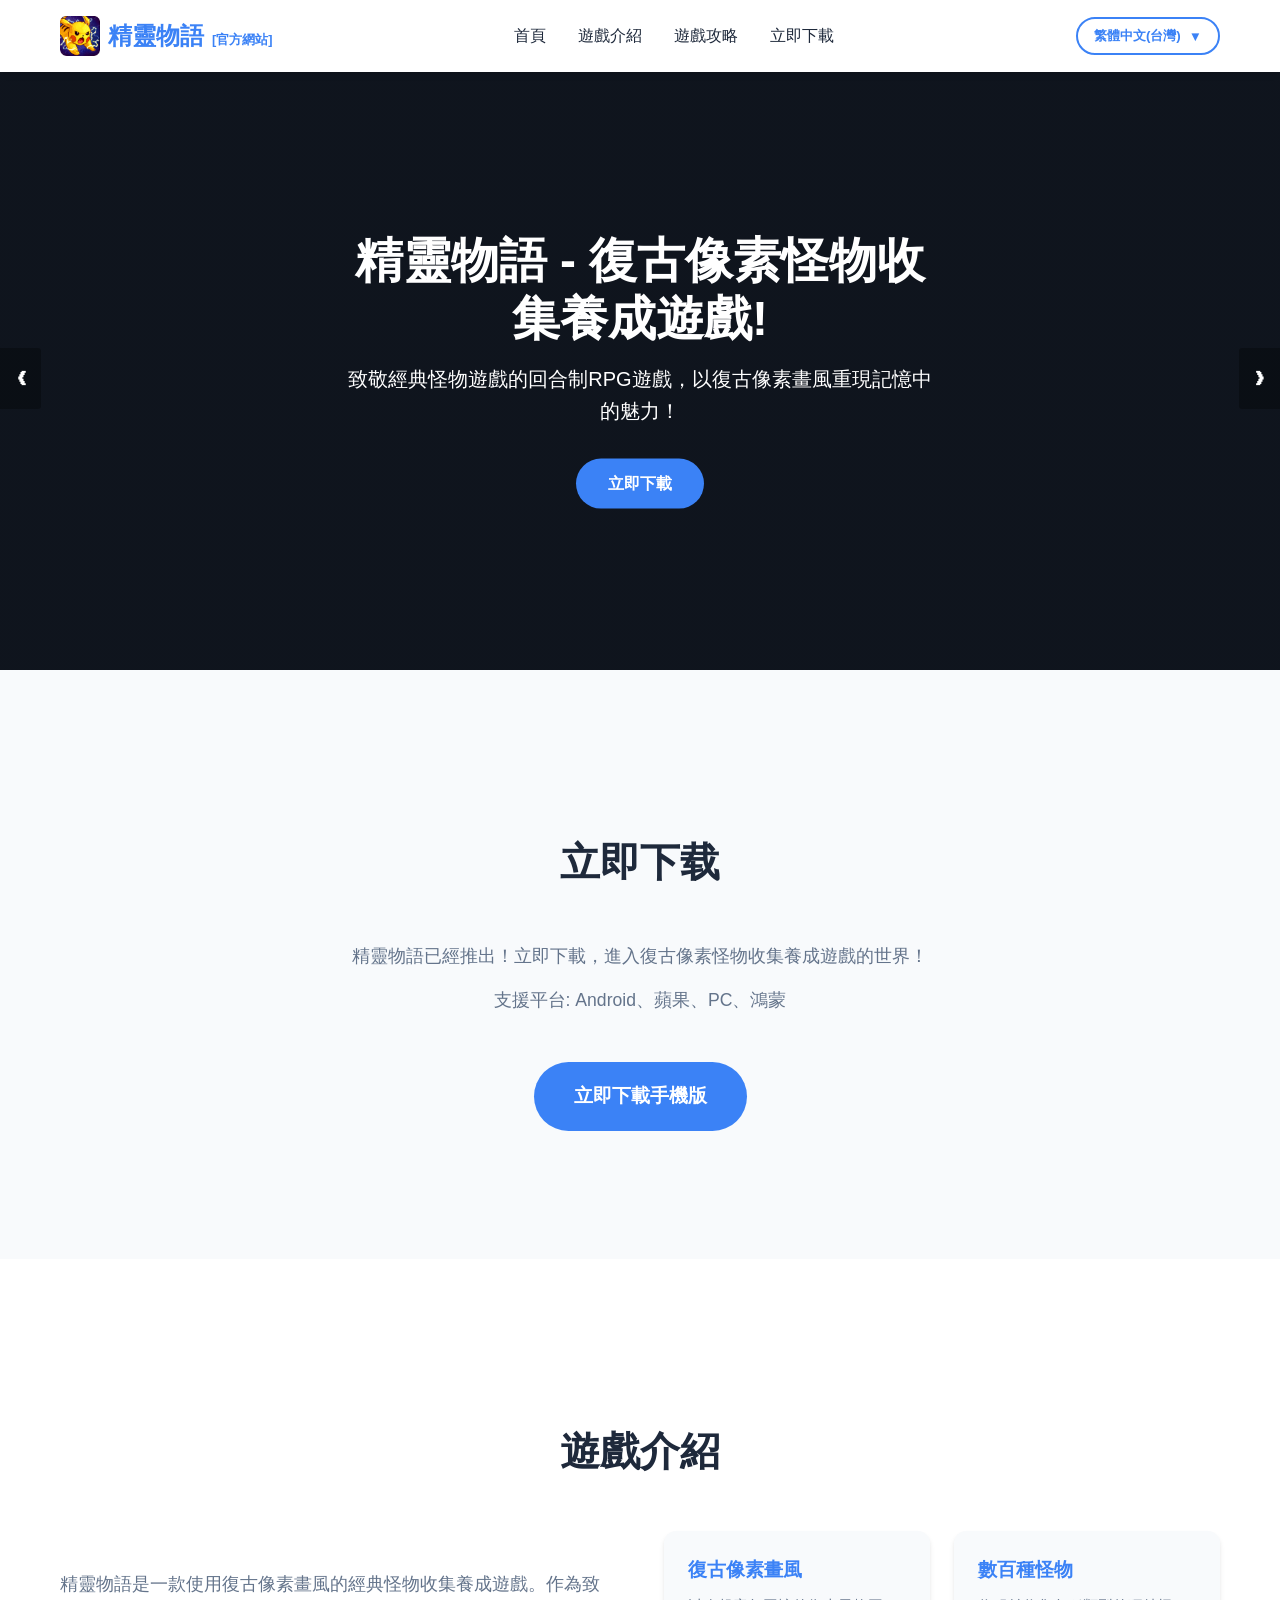
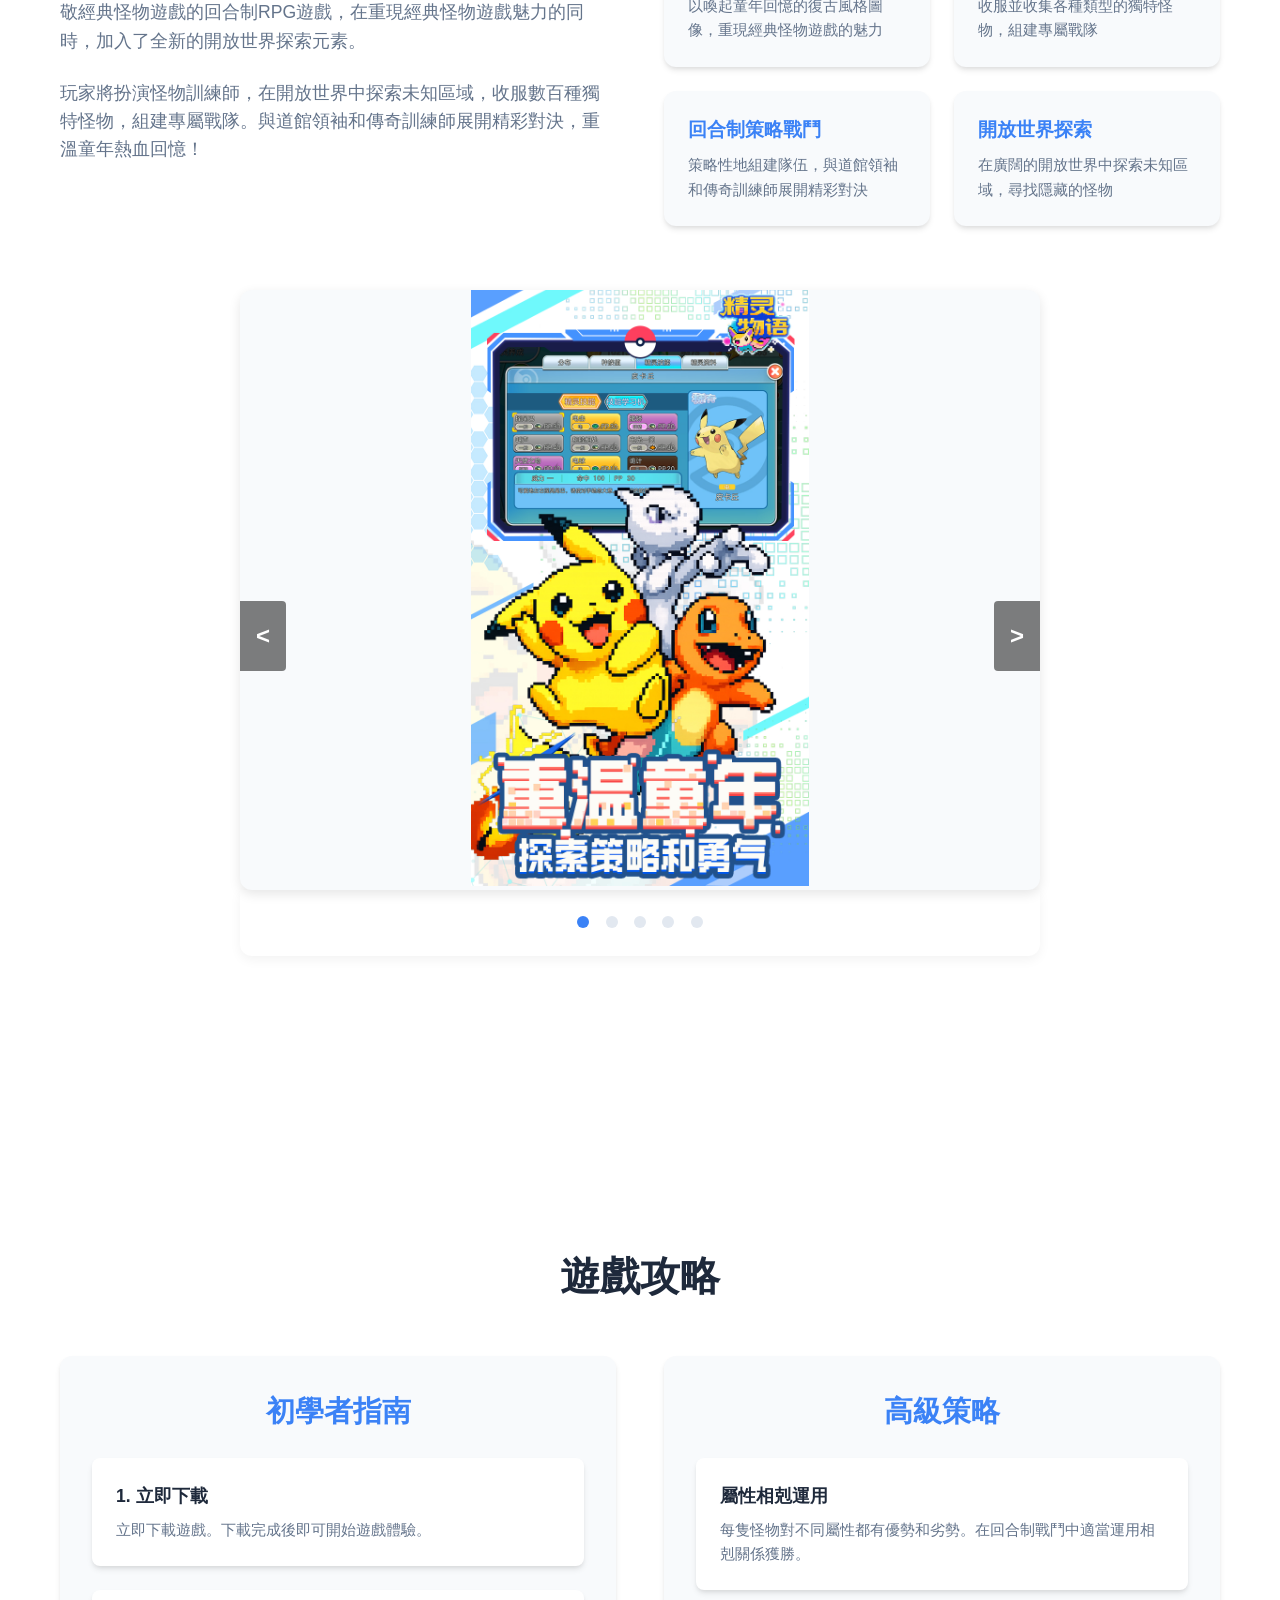
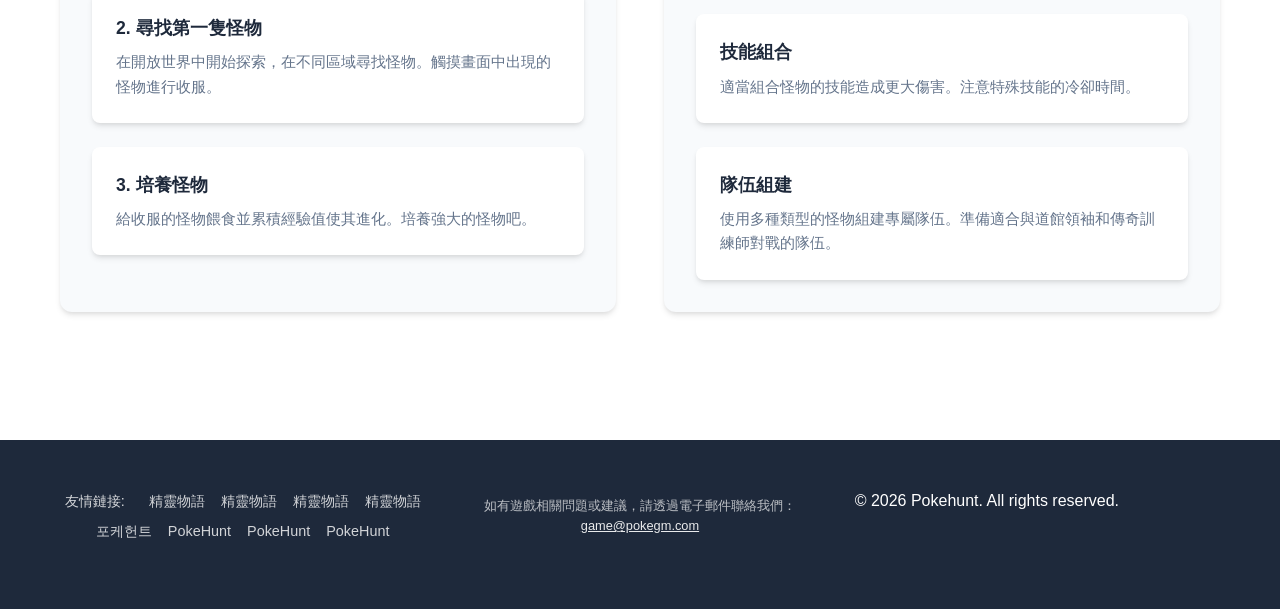
==== index.html @ 07473e74 "Add files via upload" ====
<!DOCTYPE html>
<html lang="zh-TW">
<head>
    <meta charset="UTF-8">
    <meta name="viewport" content="width=device-width, initial-scale=1.0">
    <title>《精靈物語》官網下載 - 復古像素怪物收集養成遊戲 | PokeHunt</title>
    <meta name="description" content="精靈物語(PokeHunt) - 使用復古像素畫風的經典怪物收集養成遊戲！一款致敬經典的回合制RPG遊戲，玩家將扮演怪物訓練師，在開放世界中探索未知，收服數百種獨特怪物，打造專屬戰隊，並與道館領袖和傳奇訓練師展開精彩對決，重溫童年熱血回憶！">
    <meta name="keywords" content="精靈物語, PokeHunt, 復古像素, 怪物收集, 養成遊戲, 開放世界, 道館, 策略遊戲, 遊戲攻略, 精靈物語官方網站">
    <meta name="author" content="Pokegm">
    <meta name="robots" content="index, follow">
    <meta property="og:title" content="精靈物語 - 官方網站">
    <meta property="og:description" content="精靈物語(PokeHunt) - 使用復古像素畫風的經典怪物收集養成遊戲！一款致敬經典的回合制RPG遊戲，玩家將扮演怪物訓練師，在開放世界中探索未知，收服數百種獨特怪物，打造專屬戰隊，並與道館領袖和傳奇訓練師展開精彩對決，重溫童年熱血回憶！">
    <meta property="og:image" content="logo.png">
    <meta property="og:url" content="https://www.pokegm.com">
    <meta property="og:type" content="website">
    <link rel="stylesheet" href="styles.css">
    <link rel="icon" href="logo.png" type="image/png">
</head>
<body>
    <!-- 導航欄 -->
    <nav class="navbar">
        <div class="container">
            <div class="navbar-brand">
            <img src="logo.png" alt="精靈物語 標誌" class="logo">
            <h1>精靈物語<span style="font-size: 0.8rem; color: var(--primary-color); margin-left: 0.5rem;">[官方網站]</span></h1>
        </div>
            <ul class="navbar-menu">
                <li><a href="#home">首頁</a></li>
                <li><a href="#about">遊戲介紹</a></li>
                <li><a href="#guide">遊戲攻略</a></li>
                <li><a href="#download">立即下載</a></li>

            </ul>
            <div class="language-selector">
                <button onclick="toggleLanguageDropdown()">
                    <span>繁體中文(台灣)</span>
                    <span>▼</span>
                </button>
                <div class="dropdown-content">
                    <a href="https://game.pokegm.com">簡體中文</a>
                    <a href="https://taiwan.pokegm.com">繁體中文(台灣)</a>
                    <a href="https://hongkong.pokegm.com">繁體中文(香港)</a>
                    <a href="https://macau.pokegm.com">繁體中文(澳門)</a>
                    <a href="https://korea.pokegm.com">한국어</a>
                    <a href="https://singapore.pokegm.com">English</a>
                    <a href="https://malaysia.pokegm.com">Malay</a>
                    <a href="https://vietnam.pokegm.com">Tiếng Việt</a>
                </div>
            </div>
            <button class="navbar-toggle">
                <span></span>
                <span></span>
                <span></span>
            </button>
        </div>
    </nav>

    <!-- 主橫幅 (首頁部分) -->
    <section id="home" class="hero">
        <div class="slideshow-container">
            <div class="slide fade">
                <div class="slide-content">
                    <h2>精靈物語 - 復古像素怪物收集養成遊戲!</h2>
                    <p>致敬經典怪物遊戲的回合制RPG遊戲，以復古像素畫風重現記憶中的魅力！</p>
                    <a href="https://new.yinyouwl.com/y92.0l108/rxKmUldO6YzewvoRw_1_PA/YBrw.html" class="btn btn-primary">立即下載</a>
                </div>
            </div>
            <div class="slide fade">
                <div class="slide-content">
                    <h2>開放世界探索與怪物收集!</h2>
                    <p>在廣闊的開放世界中探索未知區域，收服數百種獨特怪物！</p>
                    <a href="#download" class="btn btn-primary">立即下載</a>
                </div>
            </div>
            <div class="slide fade">
                <div class="slide-content">
                    <h2>挑戰道館領袖與傳奇訓練師!</h2>
                    <p>組建專屬戰隊，與道館領袖和傳奇訓練師展開精彩對決！</p>
                    <a href="#guide" class="btn btn-primary">查看攻略</a>
                </div>
            </div>
            <!-- Next and previous buttons -->
            <a class="prev" onclick="plusSlides(-1)">&#10094;</a>
            <a class="next" onclick="plusSlides(1)">&#10095;</a>
        </div>
        <!-- The dots/circles -->
        <div style="text-align:center">
            <span class="dot" onclick="currentSlide(1)"></span>
            <span class="dot" onclick="currentSlide(2)"></span>
            <span class="dot" onclick="currentSlide(3)"></span>
        </div>
    </section>

    <!-- 立即下載部分 -->
    <section id="download" class="download">
        <div class="container">
            <h2 class="section-title">立即下载</h2>
            <div class="download-content">
                <div class="download-info">
                    <p>精靈物語已經推出！立即下載，進入復古像素怪物收集養成遊戲的世界！</p>
                    <p>支援平台: Android、蘋果、PC、鴻蒙</p>

                </div>
                <div class="download-buttons">
                    <a href="https://new.yinyouwl.com/y92.0l108/rxKmUldO6YzewvoRw_1_PA/YBrw.html" class="btn btn-primary btn-large">立即下載手機版</a>
                </div>
            </div>
        </div>
    </section>

    <!-- 遊戲介紹部分 -->
    <section id="about" class="about">
        <div class="container">
            <h2 class="section-title">遊戲介紹</h2>
            <div class="about-content">
                <div class="about-text">
                    <p>精靈物語是一款使用復古像素畫風的經典怪物收集養成遊戲。作為致敬經典怪物遊戲的回合制RPG遊戲，在重現經典怪物遊戲魅力的同時，加入了全新的開放世界探索元素。</p>
                    <p>玩家將扮演怪物訓練師，在開放世界中探索未知區域，收服數百種獨特怪物，組建專屬戰隊。與道館領袖和傳奇訓練師展開精彩對決，重溫童年熱血回憶！</p>
                </div>
                <div class="about-features">
                    <div class="feature">
                        <h3>復古像素畫風</h3>
                        <p>以喚起童年回憶的復古風格圖像，重現經典怪物遊戲的魅力</p>
                    </div>
                    <div class="feature">
                        <h3>數百種怪物</h3>
                        <p>收服並收集各種類型的獨特怪物，組建專屬戰隊</p>
                    </div>
                    <div class="feature">
                        <h3>回合制策略戰鬥</h3>
                        <p>策略性地組建隊伍，與道館領袖和傳奇訓練師展開精彩對決</p>
                    </div>
                    <div class="feature">
                        <h3>開放世界探索</h3>
                        <p>在廣闊的開放世界中探索未知區域，尋找隱藏的怪物</p>
                    </div>
                </div>
            </div>
            <!-- 遊戲特色圖片幻燈片 -->
            <div class="about-slider">
                <div class="slider-container">
                    <div class="slider-slide fade">
                        <img src="1.jpg" alt="遊戲特色圖片1" class="slider-image">
                    </div>
                    <div class="slider-slide fade">
                        <img src="2.jpg" alt="遊戲特色圖片2" class="slider-image">
                    </div>
                    <div class="slider-slide fade">
                        <img src="3f.jpg" alt="遊戲特色圖片3" class="slider-image">
                    </div>
                    <div class="slider-slide fade">
                        <img src="4.jpg" alt="遊戲特色圖片4" class="slider-image">
                    </div>
                    <div class="slider-slide fade">
                        <img src="5.jpg" alt="遊戲特色圖片5" class="slider-image">
                    </div>
                </div>
                <!-- 控制按鈕 -->
                <a class="slider-prev" onclick="plusFeatureSlides(-1)">&lt;</a>
                <a class="slider-next" onclick="plusFeatureSlides(1)">&gt;</a>
                <!-- 指示器 -->
                <div class="slider-dots">
                    <span class="slider-dot" onclick="currentFeatureSlide(1)"></span>
                    <span class="slider-dot" onclick="currentFeatureSlide(2)"></span>
                    <span class="slider-dot" onclick="currentFeatureSlide(3)"></span>
                    <span class="slider-dot" onclick="currentFeatureSlide(4)"></span>
                    <span class="slider-dot" onclick="currentFeatureSlide(5)"></span>
                </div>
            </div>
        </div>
    </section>

    <!-- 遊戲指南部分 -->
    <section id="guide" class="guide">
        <div class="container">
            <h2 class="section-title">遊戲攻略</h2>
            <div class="guide-content">
                <div class="guide-item">
                    <h3>初學者指南</h3>
                    <div class="guide-steps">
                        <div class="step">
                            <h4>1. 立即下載</h4>
                            <p>立即下載遊戲。下載完成後即可開始遊戲體驗。</p>
                        </div>
                        <div class="step">
                            <h4>2. 尋找第一隻怪物</h4>
                            <p>在開放世界中開始探索，在不同區域尋找怪物。觸摸畫面中出現的怪物進行收服。</p>
                        </div>
                        <div class="step">
                            <h4>3. 培養怪物</h4>
                            <p>給收服的怪物餵食並累積經驗值使其進化。培養強大的怪物吧。</p>
                        </div>
                    </div>
                </div>
                <div class="guide-item">
                    <h3>高級策略</h3>
                    <div class="guide-tips">
                    <div class="tip">
                        <h4>屬性相剋運用</h4>
                        <p>每隻怪物對不同屬性都有優勢和劣勢。在回合制戰鬥中適當運用相剋關係獲勝。</p>
                    </div>
                    <div class="tip">
                        <h4>技能組合</h4>
                        <p>適當組合怪物的技能造成更大傷害。注意特殊技能的冷卻時間。</p>
                    </div>
                    <div class="tip">
                        <h4>隊伍組建</h4>
                        <p>使用多種類型的怪物組建專屬隊伍。準備適合與道館領袖和傳奇訓練師對戰的隊伍。</p>
                    </div>
                </div>
                </div>
            </div>
        </div>
    </section>

    <!-- 頁腳 -->
    <footer class="footer">
        <div class="container">
            <div class="footer-content">
                <div class="friend-links">
                    <span>友情鏈接: </span>
                    <a href="https://game.pokegm.com">精靈物語</a>
                    <a href="https://taiwan.pokegm.com">精靈物語</a>
                    <a href="https://hongkong.pokegm.com">精靈物語</a>
                    <a href="https://macau.pokegm.com">精靈物語</a>
                    <a href="https://korea.pokegm.com">포케헌트</a>
                    <a href="https://singapore.pokegm.com">PokeHunt</a>
                    <a href="https://malaysia.pokegm.com">PokeHunt</a>
                    <a href="https://vietnam.pokegm.com">PokeHunt</a>
                </div>
                <div class="footer-contact">
                    <p>如有遊戲相關問題或建議，請透過電子郵件聯絡我們：<a href="mailto:game@pokegm.com" style="color: rgba(255,255,255,0.9); text-decoration: underline;">game@pokegm.com</a></p>
                </div>
                <p>&copy; 2026 Pokehunt. All rights reserved.</p>
            </div>
        </div>
    </footer>

    <!-- JavaScript -->
    <script>
        // 頂部主輪播
        let slideIndex = 1;
        showHeroSlides(slideIndex);

        function plusSlides(n) {
            showHeroSlides(slideIndex += n);
        }

        function currentSlide(n) {
            showHeroSlides(slideIndex = n);
        }

        // 頂部主輪播控制
        function showHeroSlides(n) {
            let i;
            let slides = document.getElementsByClassName("slide");
            let dots = document.getElementsByClassName("dot");
            if (n > slides.length) {slideIndex = 1}
            if (n < 1) {slideIndex = slides.length}
            for (i = 0; i < slides.length; i++) {
                slides[i].style.display = "none";
            }
            for (i = 0; i < dots.length; i++) {
                dots[i].className = dots[i].className.replace(" active", "");
            }
            slides[slideIndex-1].style.display = "block";
            dots[slideIndex-1].className += " active";
        }
        
        // 遊戲特色輪播控制
        let featureSlideIndex = 1;
        showFeatureSlides(featureSlideIndex);
        
        function plusFeatureSlides(n) {
            showFeatureSlides(featureSlideIndex += n);
        }
        
        function currentFeatureSlide(n) {
            showFeatureSlides(featureSlideIndex = n);
        }
        
        function showFeatureSlides(n) {
            let i;
            let slides = document.getElementsByClassName("slider-slide");
            let dots = document.getElementsByClassName("slider-dot");
            if (n > slides.length) {featureSlideIndex = 1}
            if (n < 1) {featureSlideIndex = slides.length}
            for (i = 0; i < slides.length; i++) {
                slides[i].style.display = "none";
            }
            for (i = 0; i < dots.length; i++) {
                dots[i].className = dots[i].className.replace(" active", "");
            }
            slides[featureSlideIndex-1].style.display = "block";
            dots[featureSlideIndex-1].className += " active";
        }

        // 自動輪播
        // 頂部主輪播自動切換
        setInterval(() => {
            plusSlides(1);
        }, 5000);
        
        // 遊戲特色輪播自動切換
        setInterval(() => {
            plusFeatureSlides(1);
        }, 4000);

        // 手機菜單切換
        const navbarToggle = document.querySelector('.navbar-toggle');
        const navbarMenu = document.querySelector('.navbar-menu');

        navbarToggle.addEventListener('click', () => {
            navbarMenu.classList.toggle('active');
        });

        // 語言選擇器下拉菜單
        function toggleLanguageDropdown() {
            document.querySelector('.language-selector').classList.toggle('active');
        }

        // 點擊頁面其他地方關閉語言選擇器
        window.addEventListener('click', function(event) {
            if (!event.target.closest('.language-selector')) {
                document.querySelector('.language-selector').classList.remove('active');
            }
        });
    </script>
</body>
</html>
---- styles.css ----
/* 기본 스타�?초기�?*/
* {
    margin: 0;
    padding: 0;
    box-sizing: border-box;
}

/* 색상 변�?정의 */
:root {
    --primary-color: #3b82f6;
    --primary-dark: #2563eb;
    --secondary-color: #64748b;
    --light-color: #f8fafc;
    --dark-color: #1e293b;
    --white-color: #ffffff;
    --gray-color: #e2e8f0;
    --shadow: 0 4px 6px -1px rgba(0, 0, 0, 0.1), 0 2px 4px -1px rgba(0, 0, 0, 0.06);
    --shadow-lg: 0 10px 15px -3px rgba(0, 0, 0, 0.1), 0 4px 6px -2px rgba(0, 0, 0, 0.05);
}

/* 기본 레이아웃 */
body {
    font-family: 'Noto Sans KR', -apple-system, BlinkMacSystemFont, 'Segoe UI', Roboto, Oxygen, Ubuntu, Cantarell, sans-serif;
    line-height: 1.6;
    color: var(--dark-color);
    background-color: var(--light-color);
}

.container {
    max-width: 1200px;
    margin: 0 auto;
    padding: 0 20px;
}

/* 네비게이�?�?스타�?*/
.navbar {
    background-color: var(--white-color);
    box-shadow: var(--shadow);
    position: fixed;
    top: 0;
    left: 0;
    right: 0;
    z-index: 1000;
    transition: all 0.3s ease;
}

.navbar .container {
    display: flex;
    justify-content: space-between;
    align-items: center;
    padding: 1rem 20px;
}

.navbar-brand {
    display: flex;
    align-items: center;
    gap: 0.5rem;
}

.navbar-brand .logo {
    height: 40px;
    width: auto;
}

.navbar-brand h1 {
    font-size: 1.5rem;
    font-weight: 700;
    color: var(--primary-color);
}

.navbar-menu {
    display: flex;
    list-style: none;
    gap: 2rem;
}

.navbar-menu a {
    text-decoration: none;
    color: var(--dark-color);
    font-weight: 500;
    transition: color 0.3s ease;
}

.navbar-menu a:hover {
    color: var(--primary-color);
}

/* 語言選擇器樣式 */
.language-selector {
    position: relative;
    display: inline-block;
}

.language-selector button {
    background: none;
    border: 2px solid var(--primary-color);
    color: var(--primary-color);
    padding: 0.5rem 1rem;
    border-radius: 50px;
    cursor: pointer;
    display: flex;
    align-items: center;
    gap: 0.5rem;
    font-weight: 600;
    transition: all 0.3s ease;
}

.language-selector button:hover {
    background-color: var(--primary-color);
    color: var(--white-color);
}

.dropdown-content {
    position: absolute;
    top: 100%;
    right: 0;
    background-color: var(--white-color);
    box-shadow: var(--shadow-lg);
    border-radius: 12px;
    overflow: hidden;
    z-index: 1000;
    min-width: 200px;
    opacity: 0;
    visibility: hidden;
    transition: all 0.3s ease;
    margin-top: 0.5rem;
}

.language-selector.active .dropdown-content {
    opacity: 1;
    visibility: visible;
}

.dropdown-content a {
    display: block;
    padding: 0.75rem 1rem;
    text-decoration: none;
    color: var(--dark-color);
    transition: all 0.3s ease;
    text-align: left;
}

.dropdown-content a:hover {
    background-color: var(--light-color);
    color: var(--primary-color);
}

.navbar-toggle {
    display: none;
    background: none;
    border: none;
    cursor: pointer;
    padding: 0.5rem;
}

.navbar-toggle span {
    display: block;
    width: 25px;
    height: 3px;
    background-color: var(--dark-color);
    margin: 5px 0;
    transition: all 0.3s ease;
}

/* 영웅 영역 (슬라이드�? */
.hero {
    margin-top: 70px;
    position: relative;
    height: 600px;
    overflow: hidden;
    background-color: var(--dark-color);
}

.slideshow-container {
    position: relative;
    width: 100%;
    height: 100%;
}

.slide {
    display: none;
    width: 100%;
    height: 100%;
    position: relative;
}

.slide:nth-child(1) {
    background: linear-gradient(rgba(0, 0, 0, 0.5), rgba(0, 0, 0, 0.5)), url('https://via.placeholder.com/1200x600/3b82f6/ffffff?text=포케헌트+게임+배너+1') center/cover no-repeat;
}

.slide:nth-child(2) {
    background: linear-gradient(rgba(0, 0, 0, 0.5), rgba(0, 0, 0, 0.5)), url('https://via.placeholder.com/1200x600/6366f1/ffffff?text=포케헌트+게임+배너+2') center/cover no-repeat;
}

.slide:nth-child(3) {
    background: linear-gradient(rgba(0, 0, 0, 0.5), rgba(0, 0, 0, 0.5)), url('https://via.placeholder.com/1200x600/8b5cf6/ffffff?text=포케헌트+게임+배너+3') center/cover no-repeat;
}

.slide-content {
    position: absolute;
    top: 50%;
    left: 50%;
    transform: translate(-50%, -50%);
    text-align: center;
    color: var(--white-color);
    max-width: 800px;
    padding: 0 20px;
}

.slide-content h2 {
    font-size: 3rem;
    font-weight: 700;
    margin-bottom: 1rem;
    line-height: 1.2;
}

.slide-content p {
    font-size: 1.25rem;
    margin-bottom: 2rem;
}

/* 버튼 스타�?*/
.btn {
    display: inline-block;
    padding: 0.75rem 2rem;
    border-radius: 50px;
    font-weight: 600;
    text-decoration: none;
    transition: all 0.3s ease;
    cursor: pointer;
    border: none;
    font-size: 1rem;
}

.btn-primary {
    background-color: var(--primary-color);
    color: var(--white-color);
}

.btn-primary:hover {
    background-color: var(--primary-dark);
    transform: translateY(-2px);
    box-shadow: var(--shadow-lg);
}

/* 슬라이드 제어 버튼 */
.prev, .next {
    cursor: pointer;
    position: absolute;
    top: 50%;
    width: auto;
    padding: 16px;
    margin-top: -22px;
    color: white;
    font-weight: bold;
    font-size: 18px;
    transition: 0.6s ease;
    border-radius: 0 3px 3px 0;
    user-select: none;
    background-color: rgba(0, 0, 0, 0.3);
}

.next {
    right: 0;
    border-radius: 3px 0 0 3px;
}

.prev:hover, .next:hover {
    background-color: rgba(0, 0, 0, 0.8);
}

/* 슬라이드 인디케이터 */
.dot {
    cursor: pointer;
    height: 15px;
    width: 15px;
    margin: 0 2px;
    background-color: rgba(255, 255, 255, 0.5);
    border-radius: 50%;
    display: inline-block;
    transition: background-color 0.6s ease;
    margin-top: -50px;
    position: relative;
    z-index: 10;
}

.active, .dot:hover {
    background-color: var(--primary-color);
}

/* 페이�?�?애니메이�?*/
.fade {
    animation-name: fade;
    animation-duration: 1.5s;
}

@keyframes fade {
    from {opacity: .4}
    to {opacity: 1}
}

/* 섹션 제목 */
.section-title {
    text-align: center;
    font-size: 2.5rem;
    font-weight: 700;
    color: var(--dark-color);
    margin-bottom: 3rem;
    padding-top: 2rem;
}

/* 게임 소개 영역 */
.about {
    padding: 8rem 0;
    background-color: var(--white-color);
}

.about-content {
    display: grid;
    grid-template-columns: 1fr 1fr;
    gap: 3rem;
    align-items: center;
}

.about-text p {
    font-size: 1.1rem;
    margin-bottom: 1.5rem;
    color: var(--secondary-color);
}

.about-features {
    display: grid;
    grid-template-columns: 1fr 1fr;
    gap: 1.5rem;
}

.feature {
    background-color: var(--light-color);
    padding: 1.5rem;
    border-radius: 12px;
    box-shadow: var(--shadow);
    transition: transform 0.3s ease, box-shadow 0.3s ease;
}

.feature:hover {
    transform: translateY(-5px);
    box-shadow: var(--shadow-lg);
}

.feature h3 {
    color: var(--primary-color);
    margin-bottom: 0.5rem;
    font-size: 1.2rem;
}

.feature p {
    color: var(--secondary-color);
    font-size: 0.95rem;
}

/* 게임 특색 이미지 슬라이드�?*/
.about-slider {
    margin-top: 4rem;
    position: relative;
    width: 100%;
    max-width: 800px;
    margin-left: auto;
    margin-right: auto;
}

.slider-container {
    position: relative;
    width: 100%;
    height: auto;
    max-height: 600px;
    overflow: hidden;
    border-radius: 12px;
    box-shadow: 0 4px 12px rgba(0, 0, 0, 0.1);
    background-color: var(--light-color);
    display: flex;
    align-items: center;
    justify-content: center;
}

.slider-slide {
    display: none;
    width: 100%;
    height: auto;
}

.slider-image {
    width: 100%;
    height: auto;
    object-fit: contain;
    transition: transform 0.5s ease;
    max-height: 600px;
}

.slider-slide:hover .slider-image {
    transform: scale(1.02);
}

/* 슬라이드 제어 버튼 -扁平化设�?*/
.slider-prev, .slider-next {
    cursor: pointer;
    position: absolute;
    top: 50%;
    width: auto;
    padding: 16px;
    margin-top: -22px;
    color: var(--white-color);
    font-weight: bold;
    font-size: 24px;
    transition: 0.3s ease;
    user-select: none;
    background-color: rgba(0, 0, 0, 0.5);
    border: none;
    border-radius: 0 4px 4px 0;
    outline: none;
}

.slider-next {
    right: 0;
    border-radius: 4px 0 0 4px;
}

.slider-prev:hover, .slider-next:hover {
    background-color: rgba(0, 0, 0, 0.7);
}

/* 인디케이터 -扁平化设�?*/
.slider-dots {
    text-align: center;
    padding: 20px;
    background-color: var(--white-color);
    border-radius: 0 0 12px 12px;
    box-shadow: 0 4px 12px rgba(0, 0, 0, 0.05);
}

.slider-dot {
    cursor: pointer;
    height: 12px;
    width: 12px;
    margin: 0 6px;
    background-color: var(--gray-color);
    border-radius: 50%;
    display: inline-block;
    transition: background-color 0.3s ease;
}

.slider-dot.active, .slider-dot:hover {
    background-color: var(--primary-color);
}
/* 예약 영역 */
.download {
    padding: 8rem 0;
    background-color: var(--light-color);
}

.download-content {
    text-align: center;
    max-width: 800px;
    margin: 0 auto;
}

.download-info {
    margin-bottom: 3rem;
}

.download-info p {
    font-size: 1.1rem;
    color: var(--secondary-color);
    margin-bottom: 1rem;
    line-height: 1.6;
}

.download-buttons {
    display: flex;
    gap: 2rem;
    justify-content: center;
    flex-wrap: wrap;
}

.btn-large {
    padding: 1.2rem 2.5rem;
    font-size: 1.2rem;
}

/* 게임 가이드 영역 */
.guide {
    padding: 8rem 0;
    background-color: var(--white-color);
}

.guide-content {
    display: grid;
    grid-template-columns: 1fr 1fr;
    gap: 3rem;
}

.guide-item {
    background-color: var(--light-color);
    padding: 2rem;
    border-radius: 12px;
    box-shadow: var(--shadow);
}

.guide-item h3 {
    color: var(--primary-color);
    margin-bottom: 1.5rem;
    font-size: 1.8rem;
    text-align: center;
}

.guide-steps, .guide-tips {
    display: flex;
    flex-direction: column;
    gap: 1.5rem;
}

.step, .tip {
    background-color: var(--white-color);
    padding: 1.5rem;
    border-radius: 8px;
    box-shadow: var(--shadow);
}

.step h4, .tip h4 {
    color: var(--dark-color);
    margin-bottom: 0.5rem;
    font-size: 1.1rem;
}

.step p, .tip p {
    color: var(--secondary-color);
    font-size: 0.95rem;
}

/* 연락 정보 영역 */
.contact {
    padding: 8rem 0;
    background-color: var(--primary-color);
    color: var(--white-color);
    text-align: center;
}

.contact .section-title {
    color: var(--white-color);
}

.contact-info p {
    font-size: 1rem;
    margin-bottom: 1.5rem;
    line-height: 1.5;
}

.contact-email {
    display: inline-block;
    font-size: 1.5rem;
    font-weight: 600;
    color: var(--white-color);
    text-decoration: none;
    background-color: rgba(255, 255, 255, 0.2);
    padding: 1rem 2rem;
    border-radius: 50px;
    transition: all 0.3s ease;
}

.contact-email:hover {
    background-color: rgba(255, 255, 255, 0.3);
    transform: translateY(-2px);
    box-shadow: var(--shadow-lg);
}

/* 푸터 스타�?*/
.footer {
    background-color: var(--dark-color);
    color: var(--white-color);
    padding: 3rem 0 1rem;
}

.footer-content {
    display: grid;
    grid-template-columns: repeat(auto-fit, minmax(200px, 1fr));
    gap: 2rem;
    margin-bottom: 2rem;
}

.footer-logo {
    display: flex;
    align-items: center;
    gap: 0.5rem;
    margin-bottom: 1rem;
}

.footer-logo .logo {
    height: 40px;
    width: auto;
}

.footer-logo h3 {
    font-size: 1.5rem;
    font-weight: 700;
    color: var(--white-color);
}
.friend-links {
    display: flex;
    align-items: center;
    flex-wrap: wrap;
    gap: 0.2rem 1rem;
    margin-bottom: 1rem;
    justify-content: center;
}

.friend-links span {
    color: rgba(255, 255, 255, 0.8);
    font-size: 0.9rem;
    margin-right: 0.5rem;
}

.friend-links a {
    color: rgba(255, 255, 255, 0.8);
    font-size: 0.9rem;
    text-decoration: none;
    transition: color 0.3s ease;
}

.friend-links a:hover {
    color: var(--primary-color);
    text-decoration: underline;
}

.footer-contact {
    margin-bottom: 1rem;
}

.footer-contact p {
    font-size: 0.8rem;
    color: rgba(255, 255, 255, 0.7);
    margin: 0.5rem 0;
    text-align: center;
}


.footer-links {
    display: flex;
    flex-direction: column;
    gap: 0.5rem;
}

.footer-links a {
    color: rgba(255, 255, 255, 0.7);
    text-decoration: none;
    transition: color 0.3s ease;
}

.footer-links a:hover {
    color: var(--primary-color);
}

.footer-copyright {
    text-align: center;
    padding-top: 2rem;
    border-top: 1px solid rgba(255, 255, 255, 0.1);
    color: rgba(255, 255, 255, 0.5);
    font-size: 0.9rem;
}

/* 반응�?디자�?*/
@media (max-width: 1024px) {
    .about-content,
    .guide-content {
        grid-template-columns: 1fr;
    }
    
    .slide-content h2 {
        font-size: 2.5rem;
    }
}

@media (max-width: 768px) {
    .navbar-menu {
        position: fixed;
        top: 70px;
        left: -100%;
        flex-direction: column;
        background-color: var(--white-color);
        width: 100%;
        text-align: center;
        transition: 0.3s;
        box-shadow: var(--shadow-lg);
        padding: 2rem 0;
    }
    
    .navbar-menu.active {
        left: 0;
    }
    
    .navbar-toggle {
        display: block;
    }
    
    .hero {
        height: 500px;
        margin-top: 70px;
    }
    
    .slide-content h2 {
        font-size: 2rem;
    }
    
    .slide-content p {
        font-size: 1rem;
    }
    
    .section-title {
        font-size: 2rem;
    }
    
    .about,
    .gallery,
    .guide,
    .contact {
        padding: 6rem 0;
    }
    
    .about-features {
        grid-template-columns: 1fr;
    }
    
    .gallery-grid {
        grid-template-columns: repeat(auto-fit, minmax(250px, 1fr));
        gap: 1.5rem;
    }
    
    /* 슬라이드 반응�?디자�?*/
    .slider-container {
        max-height: 400px;
    }
    
    .slider-image {
        max-height: 400px;
    }
    
    .slider-prev, .slider-next {
        font-size: 20px;
        padding: 12px;
    }
    
    .slider-dot {
        height: 10px;
        width: 10px;
    }
}

@media (max-width: 480px) {
    .navbar-brand h1 {
        font-size: 1.2rem;
    }
    
    /* 작은 화면에서�?슬라이드 반응�?디자�?*/
    .slider-container {
        max-height: 300px;
    }
    
    .slider-image {
        max-height: 300px;
    }
    
    .slider-prev, .slider-next {
        font-size: 18px;
        padding: 10px;
    }
    
    .slider-dots {
        padding: 15px;
    }
    
    .slider-dot {
        height: 8px;
        width: 8px;
        margin: 0 4px;
    }
    
    .hero {
        height: 400px;
    }
    
    .slide-content h2 {
        font-size: 1.5rem;
    }
    
    .btn {
        padding: 0.6rem 1.5rem;
        font-size: 0.9rem;
    }
    
    .section-title {
        font-size: 1.8rem;
    }
    
    .about,
    .gallery,
    .guide,
    .contact {
        padding: 5rem 0;
    }
    
    .contact-email {
        font-size: 1.2rem;
        padding: 0.8rem 1.5rem;
    }
}
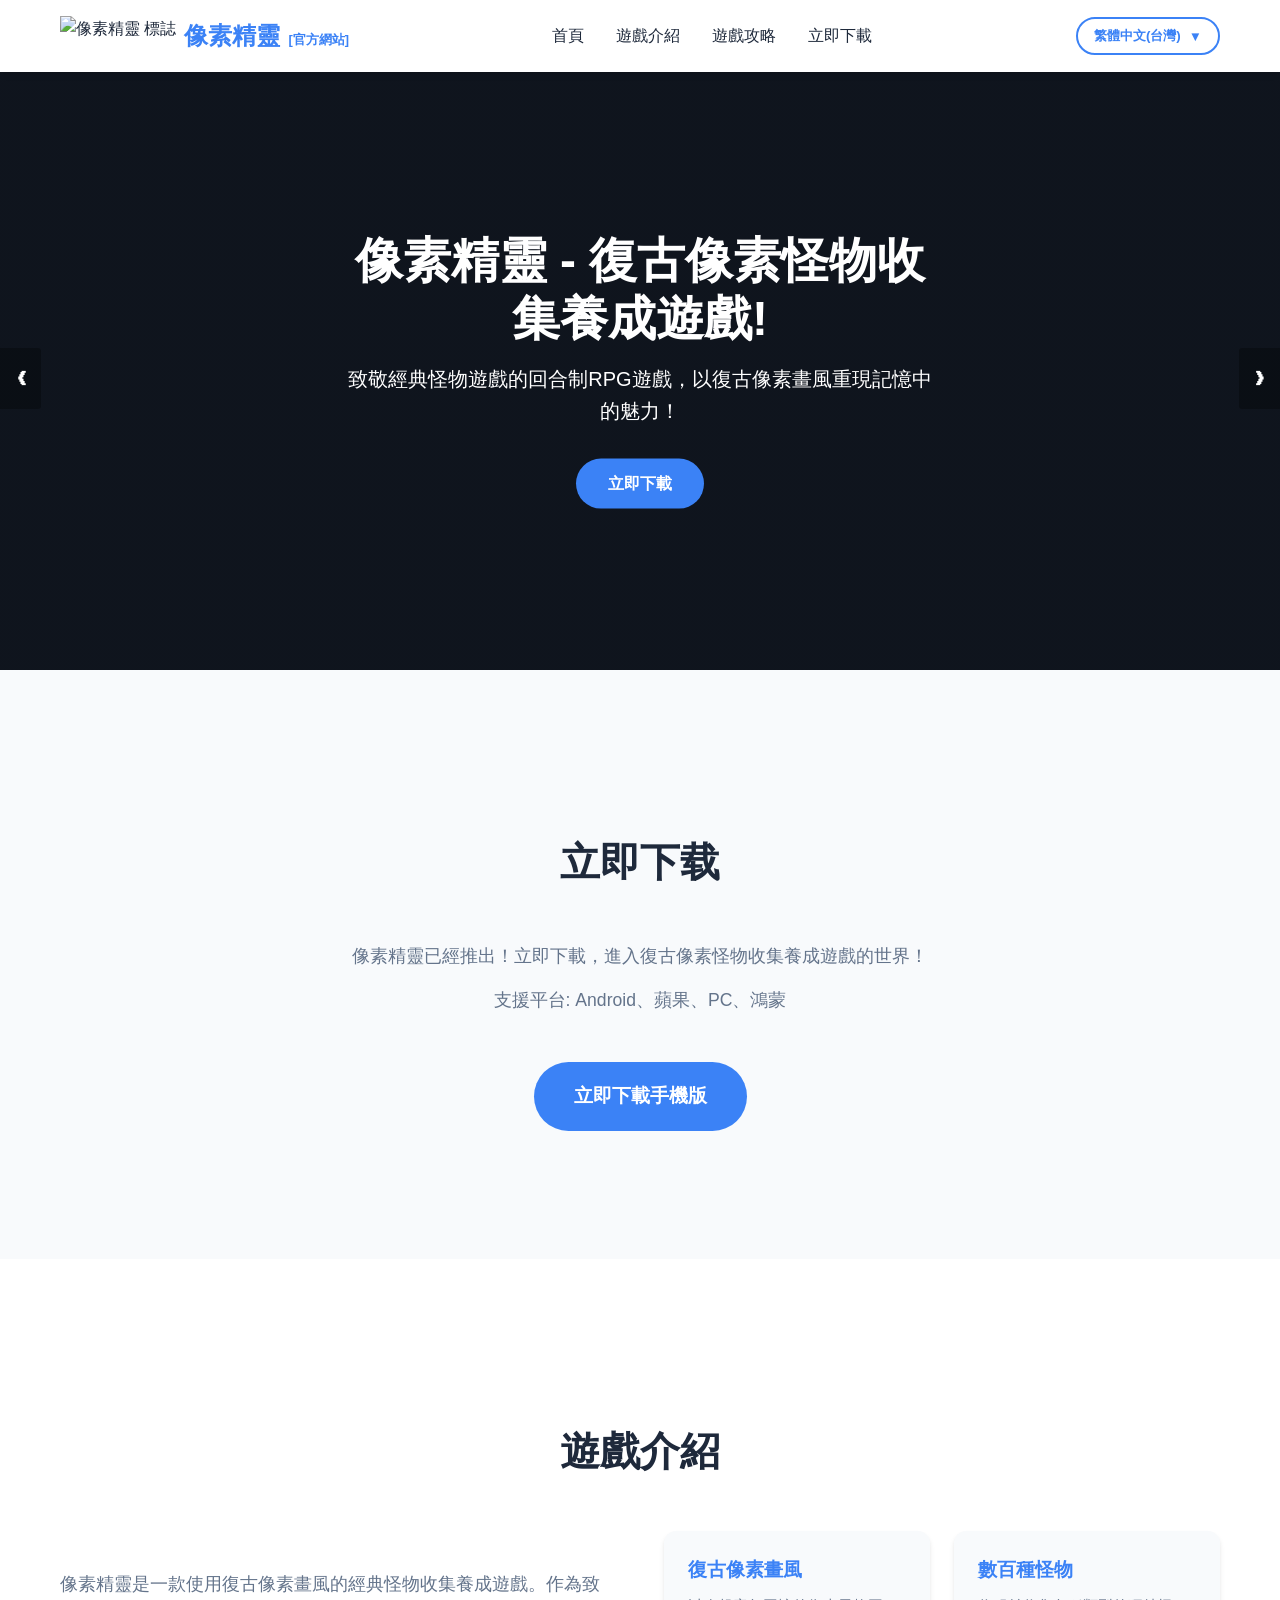
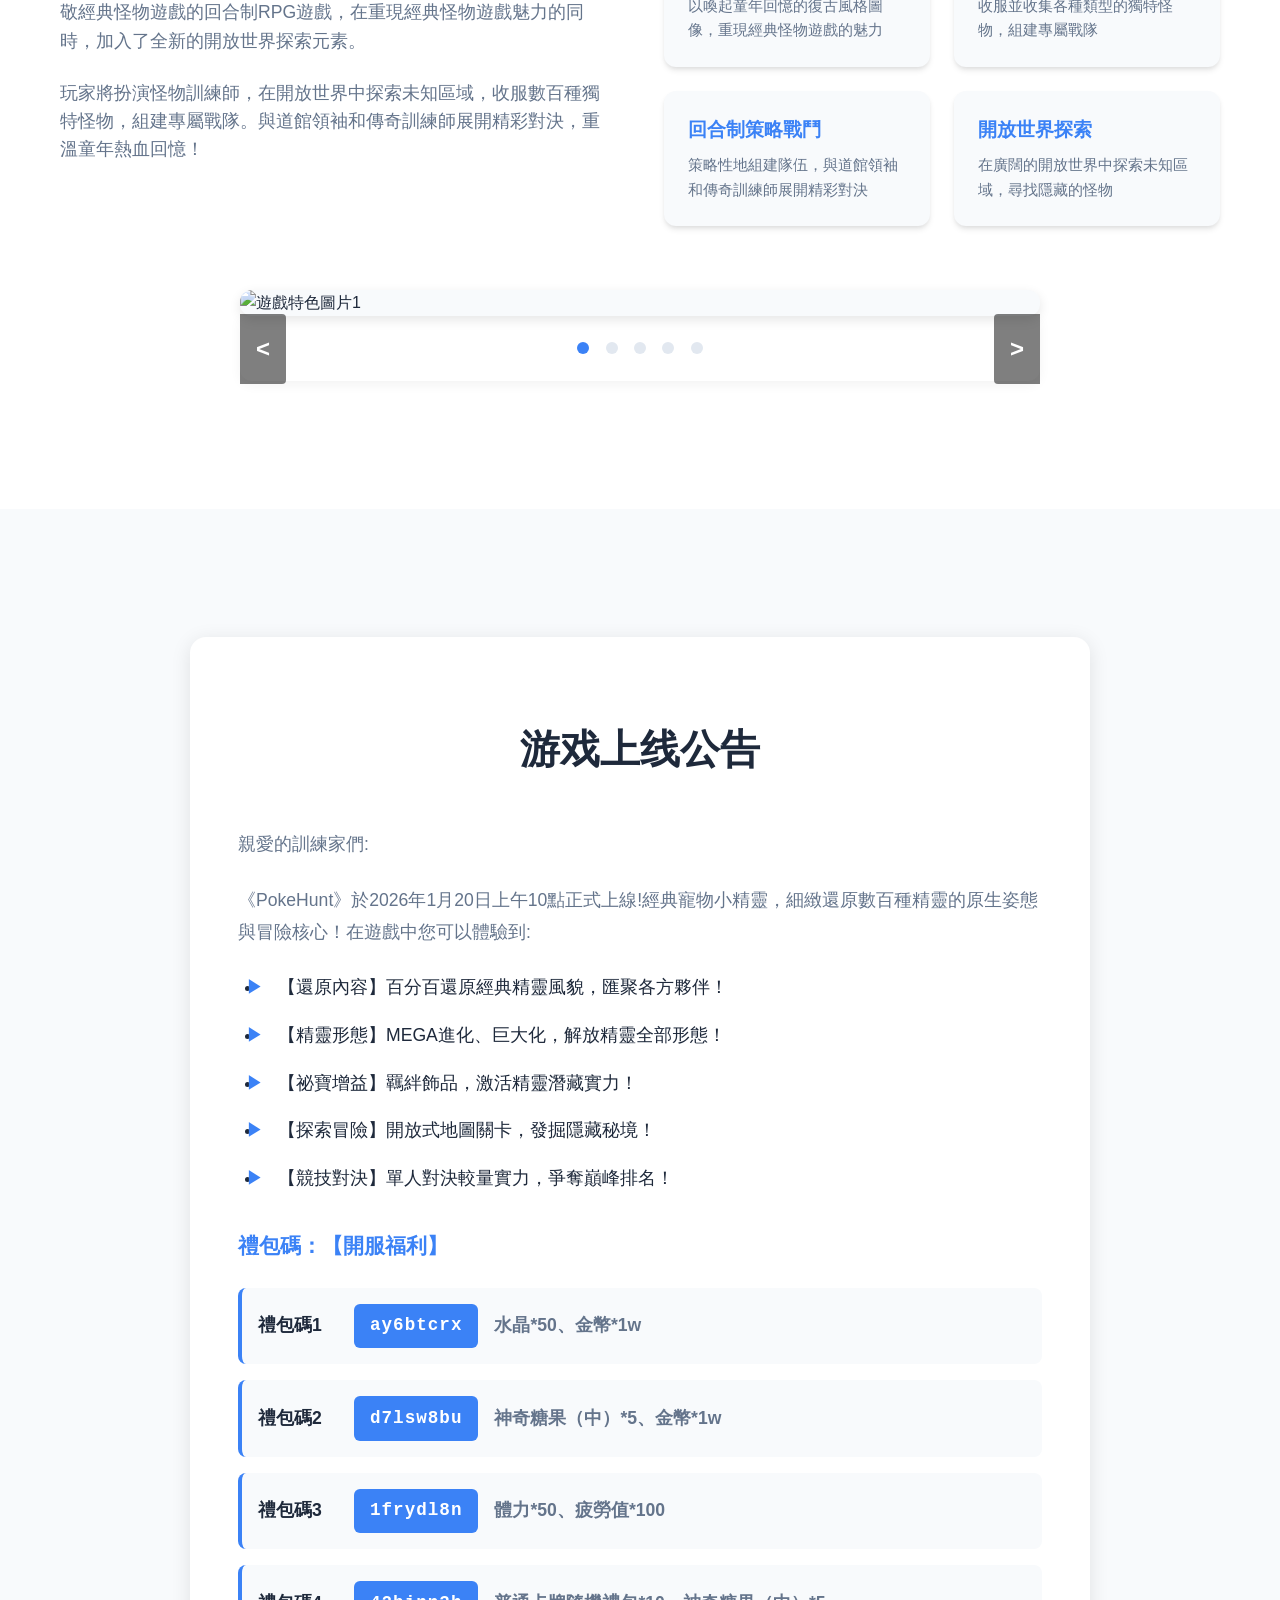
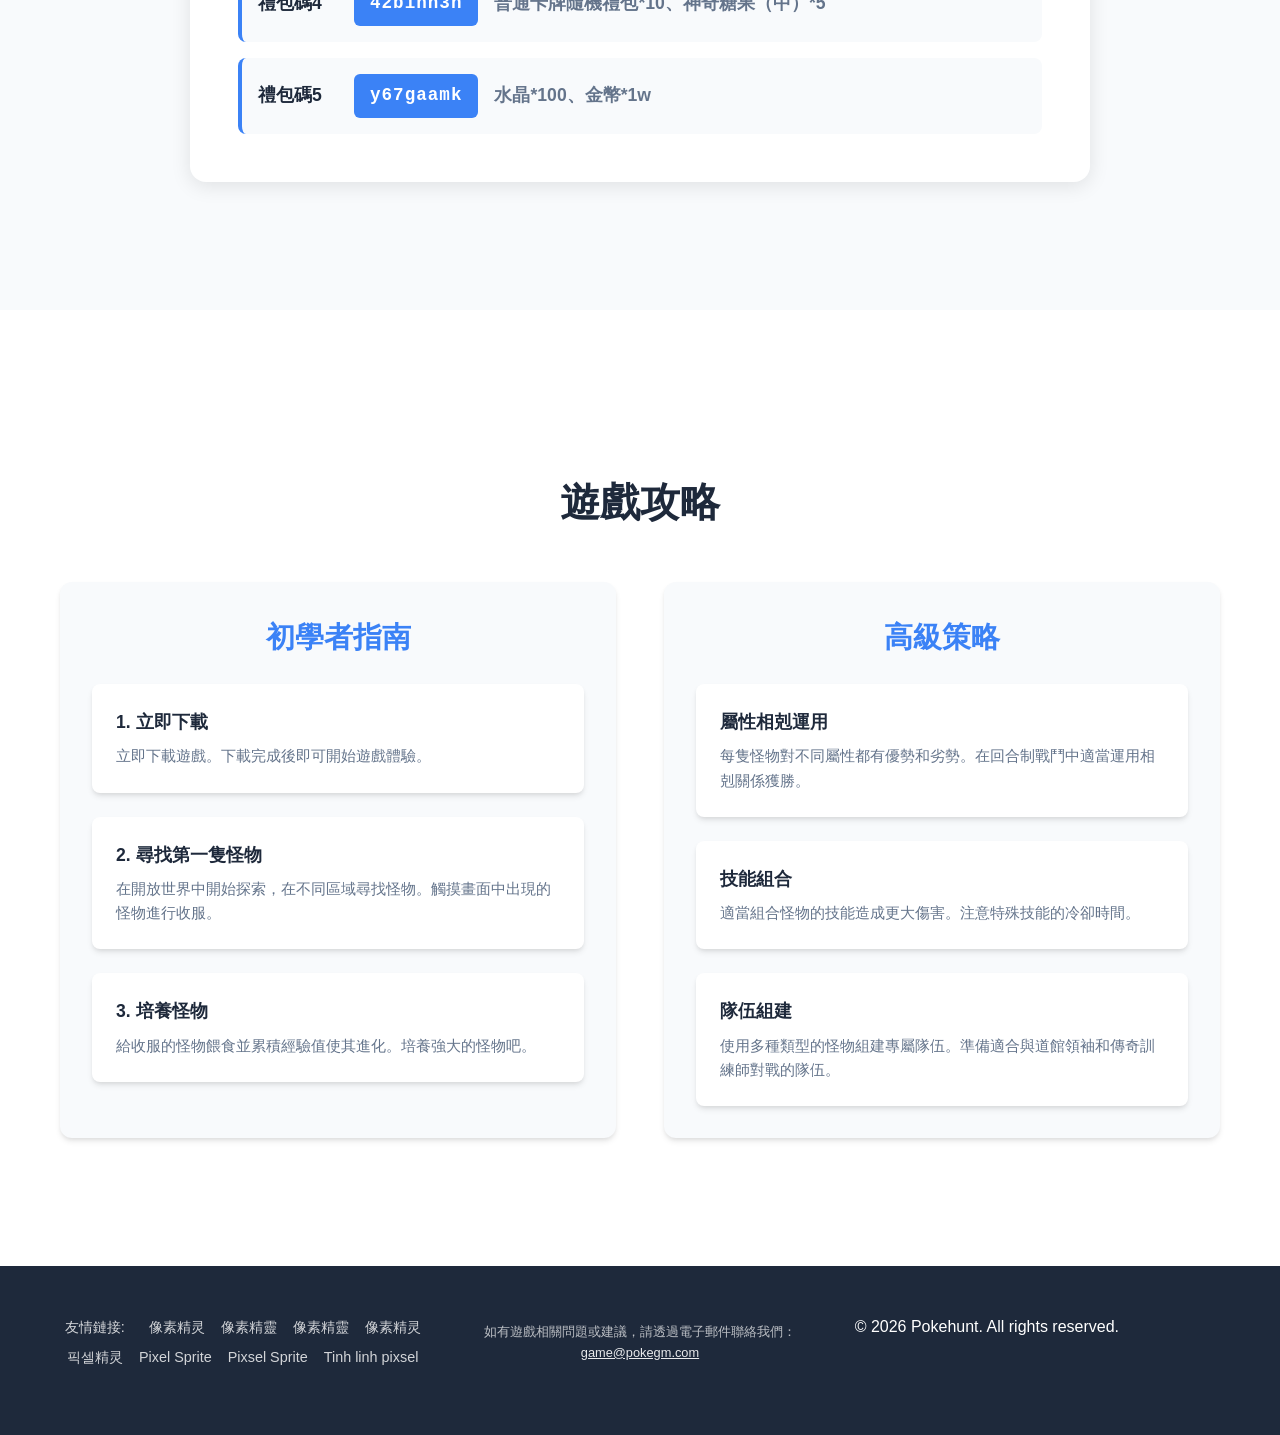
==== commit a82020cc: "Add files via upload" ====
--- a/index.html
+++ b/index.html
@@ -3,13 +3,13 @@
 <head>
     <meta charset="UTF-8">
     <meta name="viewport" content="width=device-width, initial-scale=1.0">
-    <title>《精靈物語》官網下載 - 復古像素怪物收集養成遊戲 | PokeHunt</title>
-    <meta name="description" content="精靈物語(PokeHunt) - 使用復古像素畫風的經典怪物收集養成遊戲！一款致敬經典的回合制RPG遊戲，玩家將扮演怪物訓練師，在開放世界中探索未知，收服數百種獨特怪物，打造專屬戰隊，並與道館領袖和傳奇訓練師展開精彩對決，重溫童年熱血回憶！">
-    <meta name="keywords" content="精靈物語, PokeHunt, 復古像素, 怪物收集, 養成遊戲, 開放世界, 道館, 策略遊戲, 遊戲攻略, 精靈物語官方網站">
+    <title>《像素精靈》官網下載 - 復古像素怪物收集養成遊戲 | PokeHunt</title>
+    <meta name="description" content="像素精靈(PokeHunt) - 使用復古像素畫風的經典怪物收集養成遊戲！一款致敬經典的回合制RPG遊戲，玩家將扮演怪物訓練師，在開放世界中探索未知，收服數百種獨特怪物，打造專屬戰隊，並與道館領袖和傳奇訓練師展開精彩對決，重溫童年熱血回憶！">
+    <meta name="keywords" content="像素精靈, PokeHunt, 復古像素, 怪物收集, 養成遊戲, 開放世界, 道館, 策略遊戲, 遊戲攻略, 像素精靈官方網站">
     <meta name="author" content="Pokegm">
     <meta name="robots" content="index, follow">
-    <meta property="og:title" content="精靈物語 - 官方網站">
-    <meta property="og:description" content="精靈物語(PokeHunt) - 使用復古像素畫風的經典怪物收集養成遊戲！一款致敬經典的回合制RPG遊戲，玩家將扮演怪物訓練師，在開放世界中探索未知，收服數百種獨特怪物，打造專屬戰隊，並與道館領袖和傳奇訓練師展開精彩對決，重溫童年熱血回憶！">
+    <meta property="og:title" content="像素精靈 - 官方網站">
+    <meta property="og:description" content="像素精靈(PokeHunt) - 使用復古像素畫風的經典怪物收集養成遊戲！一款致敬經典的回合制RPG遊戲，玩家將扮演怪物訓練師，在開放世界中探索未知，收服數百種獨特怪物，打造專屬戰隊，並與道館領袖和傳奇訓練師展開精彩對決，重溫童年熱血回憶！">
     <meta property="og:image" content="logo.png">
     <meta property="og:url" content="https://www.pokegm.com">
     <meta property="og:type" content="website">
@@ -21,8 +21,8 @@
     <nav class="navbar">
         <div class="container">
             <div class="navbar-brand">
-            <img src="logo.png" alt="精靈物語 標誌" class="logo">
-            <h1>精靈物語<span style="font-size: 0.8rem; color: var(--primary-color); margin-left: 0.5rem;">[官方網站]</span></h1>
+            <img src="logo.png" alt="像素精靈 標誌" class="logo">
+            <h1>像素精靈<span style="font-size: 0.8rem; color: var(--primary-color); margin-left: 0.5rem;">[官方網站]</span></h1>
         </div>
             <ul class="navbar-menu">
                 <li><a href="#home">首頁</a></li>
@@ -60,9 +60,9 @@
         <div class="slideshow-container">
             <div class="slide fade">
                 <div class="slide-content">
-                    <h2>精靈物語 - 復古像素怪物收集養成遊戲!</h2>
+                    <h2>像素精靈 - 復古像素怪物收集養成遊戲!</h2>
                     <p>致敬經典怪物遊戲的回合制RPG遊戲，以復古像素畫風重現記憶中的魅力！</p>
-                    <a href="https://new.yinyouwl.com/y92.0l108/rxKmUldO6YzewvoRw_1_PA/YBrw.html" class="btn btn-primary">立即下載</a>
+                    <a href="https://hk.qu06.cn/pokehunt/?xamro7z8" class="btn btn-primary">立即下載</a>
                 </div>
             </div>
             <div class="slide fade">
@@ -97,12 +97,12 @@
             <h2 class="section-title">立即下载</h2>
             <div class="download-content">
                 <div class="download-info">
-                    <p>精靈物語已經推出！立即下載，進入復古像素怪物收集養成遊戲的世界！</p>
+                    <p>像素精靈已經推出！立即下載，進入復古像素怪物收集養成遊戲的世界！</p>
                     <p>支援平台: Android、蘋果、PC、鴻蒙</p>
 
                 </div>
                 <div class="download-buttons">
-                    <a href="https://new.yinyouwl.com/y92.0l108/rxKmUldO6YzewvoRw_1_PA/YBrw.html" class="btn btn-primary btn-large">立即下載手機版</a>
+                    <a href="https://hk.qu06.cn/pokehunt/?xamro7z8" class="btn btn-primary btn-large">立即下載手機版</a>
                 </div>
             </div>
         </div>
@@ -114,7 +114,7 @@
             <h2 class="section-title">遊戲介紹</h2>
             <div class="about-content">
                 <div class="about-text">
-                    <p>精靈物語是一款使用復古像素畫風的經典怪物收集養成遊戲。作為致敬經典怪物遊戲的回合制RPG遊戲，在重現經典怪物遊戲魅力的同時，加入了全新的開放世界探索元素。</p>
+                    <p>像素精靈是一款使用復古像素畫風的經典怪物收集養成遊戲。作為致敬經典怪物遊戲的回合制RPG遊戲，在重現經典怪物遊戲魅力的同時，加入了全新的開放世界探索元素。</p>
                     <p>玩家將扮演怪物訓練師，在開放世界中探索未知區域，收服數百種獨特怪物，組建專屬戰隊。與道館領袖和傳奇訓練師展開精彩對決，重溫童年熱血回憶！</p>
                 </div>
                 <div class="about-features">
@@ -146,7 +146,7 @@
                         <img src="2.jpg" alt="遊戲特色圖片2" class="slider-image">
                     </div>
                     <div class="slider-slide fade">
-                        <img src="3f.jpg" alt="遊戲特色圖片3" class="slider-image">
+                        <img src="3.jpg" alt="遊戲特色圖片3" class="slider-image">
                     </div>
                     <div class="slider-slide fade">
                         <img src="4.jpg" alt="遊戲特色圖片4" class="slider-image">
@@ -170,6 +170,54 @@
         </div>
     </section>
 
+    <!-- 文章公告部分 -->
+    <section id="article" class="article">
+        <div class="container">
+            <div class="article-content">
+                <h2 class="section-title">游戏上线公告</h2>
+                <div class="article-text">
+                    <p>親愛的訓練家們:</p>
+                    <p>《PokeHunt》於2026年1月20日上午10點正式上線!經典寵物小精靈，細緻還原數百種精靈的原生姿態與冒險核心！在遊戲中您可以體驗到:</p>
+                    <ul>
+                        <li>【還原內容】百分百還原經典精靈風貌，匯聚各方夥伴！</li>
+                        <li>【精靈形態】MEGA進化、巨大化，解放精靈全部形態！</li>
+                        <li>【祕寶增益】羈絆飾品，激活精靈潛藏實力！</li>
+                        <li>【探索冒險】開放式地圖關卡，發掘隱藏秘境！</li>
+                        <li>【競技對決】單人對決較量實力，爭奪巔峰排名！</li>
+                    </ul>
+                    <p class="gift-title">禮包碼：【開服福利】</p>
+                    <div class="gift-codes">
+                        <div class="gift-item">
+                            <div class="gift-number">禮包碼1</div>
+                            <div class="gift-code">ay6btcrx</div>
+                            <div class="gift-reward">水晶*50、金幣*1w</div>
+                        </div>
+                        <div class="gift-item">
+                            <div class="gift-number">禮包碼2</div>
+                            <div class="gift-code">d7lsw8bu</div>
+                            <div class="gift-reward">神奇糖果（中）*5、金幣*1w</div>
+                        </div>
+                        <div class="gift-item">
+                            <div class="gift-number">禮包碼3</div>
+                            <div class="gift-code">1frydl8n</div>
+                            <div class="gift-reward">體力*50、疲勞值*100</div>
+                        </div>
+                        <div class="gift-item">
+                            <div class="gift-number">禮包碼4</div>
+                            <div class="gift-code">42binn3h</div>
+                            <div class="gift-reward">普通卡牌隨機禮包*10、神奇糖果（中）*5</div>
+                        </div>
+                        <div class="gift-item">
+                            <div class="gift-number">禮包碼5</div>
+                            <div class="gift-code">y67gaamk</div>
+                            <div class="gift-reward">水晶*100、金幣*1w</div>
+                        </div>
+                    </div>
+                </div>
+            </div>
+        </div>
+    </section>
+
     <!-- 遊戲指南部分 -->
     <section id="guide" class="guide">
         <div class="container">
@@ -219,14 +267,14 @@
             <div class="footer-content">
                 <div class="friend-links">
                     <span>友情鏈接: </span>
-                    <a href="https://game.pokegm.com">精靈物語</a>
-                    <a href="https://taiwan.pokegm.com">精靈物語</a>
-                    <a href="https://hongkong.pokegm.com">精靈物語</a>
-                    <a href="https://macau.pokegm.com">精靈物語</a>
-                    <a href="https://korea.pokegm.com">포케헌트</a>
-                    <a href="https://singapore.pokegm.com">PokeHunt</a>
-                    <a href="https://malaysia.pokegm.com">PokeHunt</a>
-                    <a href="https://vietnam.pokegm.com">PokeHunt</a>
+                    <a href="https://game.pokegm.com">像素精灵</a>
+                    <a href="https://taiwan.pokegm.com">像素精靈</a>
+                    <a href="https://hongkong.pokegm.com">像素精靈</a>
+                    <a href="https://macau.pokegm.com">像素精灵</a>
+                    <a href="https://korea.pokegm.com">픽셀精灵</a>
+                    <a href="https://singapore.pokegm.com">Pixel Sprite</a>
+                    <a href="https://malaysia.pokegm.com">Pixsel Sprite</a>
+                    <a href="https://vietnam.pokegm.com">Tinh linh pixsel</a>
                 </div>
                 <div class="footer-contact">
                     <p>如有遊戲相關問題或建議，請透過電子郵件聯絡我們：<a href="mailto:game@pokegm.com" style="color: rgba(255,255,255,0.9); text-decoration: underline;">game@pokegm.com</a></p>
--- a/styles.css
+++ b/styles.css
@@ -536,6 +536,131 @@
     font-size: 0.95rem;
 }
 
+/* 文章公告 영역 */
+.article {
+    padding: 8rem 0;
+    background-color: var(--light-color);
+}
+
+.article-content {
+    background-color: var(--white-color);
+    border-radius: 16px;
+    box-shadow: 0 4px 20px rgba(0, 0, 0, 0.1);
+    padding: 3rem;
+    max-width: 900px;
+    margin: 0 auto;
+}
+
+.article-text {
+    font-size: 1.1rem;
+    line-height: 1.8;
+    color: var(--secondary-color);
+}
+
+.article-text p {
+    margin-bottom: 1.5rem;
+}
+
+.article-text ul {
+    margin-bottom: 2rem;
+    padding-left: 1.5rem;
+}
+
+.article-text li {
+    margin-bottom: 1rem;
+    color: var(--dark-color);
+    font-weight: 500;
+    position: relative;
+    padding-left: 1rem;
+}
+
+.article-text li:before {
+    content: "▶";
+    color: var(--primary-color);
+    position: absolute;
+    left: -1rem;
+}
+
+.gift-title {
+    font-size: 1.3rem;
+    font-weight: 700;
+    color: var(--primary-color);
+    margin-bottom: 1.5rem;
+}
+
+.gift-codes {
+    display: flex;
+    flex-direction: column;
+    gap: 1rem;
+    margin-top: 1.5rem;
+}
+
+.gift-item {
+    display: flex;
+    align-items: center;
+    background-color: var(--light-color);
+    padding: 1rem;
+    border-radius: 8px;
+    border-left: 4px solid var(--primary-color);
+    transition: transform 0.3s ease, box-shadow 0.3s ease;
+}
+
+.gift-item:hover {
+    transform: translateY(-2px);
+    box-shadow: 0 4px 12px rgba(0, 0, 0, 0.1);
+}
+
+.gift-number {
+    font-weight: 600;
+    color: var(--dark-color);
+    min-width: 80px;
+}
+
+.gift-code {
+    display: inline-block;
+    background-color: var(--primary-color);
+    color: var(--white-color);
+    padding: 0.4rem 1rem;
+    border-radius: 6px;
+    font-weight: 700;
+    margin: 0 1rem;
+    font-family: 'Courier New', monospace;
+    letter-spacing: 1px;
+    font-size: 1.1rem;
+    min-width: 120px;
+    text-align: center;
+}
+
+.gift-reward {
+    font-weight: 600;
+    color: var(--secondary-color);
+    flex: 1;
+}
+
+/* 响应式设计 */
+@media (max-width: 768px) {
+    .gift-item {
+        flex-direction: column;
+        align-items: flex-start;
+        gap: 0.5rem;
+    }
+    
+    .gift-number {
+        min-width: auto;
+        margin-bottom: 0.2rem;
+    }
+    
+    .gift-code {
+        margin: 0;
+        width: 100%;
+        text-align: center;
+    }
+    
+    .gift-reward {
+        margin-top: 0.2rem;
+    }
+}
+
 /* 연락 정보 영역 */
 .contact {
     padding: 8rem 0;
@@ -717,11 +842,17 @@
         font-size: 2rem;
     }
     
-    .about,
-    .gallery,
-    .guide,
-    .contact {
-        padding: 6rem 0;
+    .about,    .gallery,    .guide,    .contact,    .article {        padding: 6rem 0;    }    
+    .article-content {
+        padding: 2rem;
+    }
+    
+    .article-text {
+        font-size: 1rem;
+    }
+    
+    .gift-codes {
+        grid-template-columns: 1fr;
     }
     
     .about-features {
@@ -799,11 +930,17 @@
         font-size: 1.8rem;
     }
     
-    .about,
-    .gallery,
-    .guide,
-    .contact {
+    .about,    .gallery,    .guide,    .contact,    .article {
         padding: 5rem 0;
+    }
+    
+    .article-content {
+        padding: 1.5rem;
+    }
+    
+    .gift-codes p {
+        padding: 0.8rem;
+        font-size: 0.9rem;
     }
     
     .contact-email {
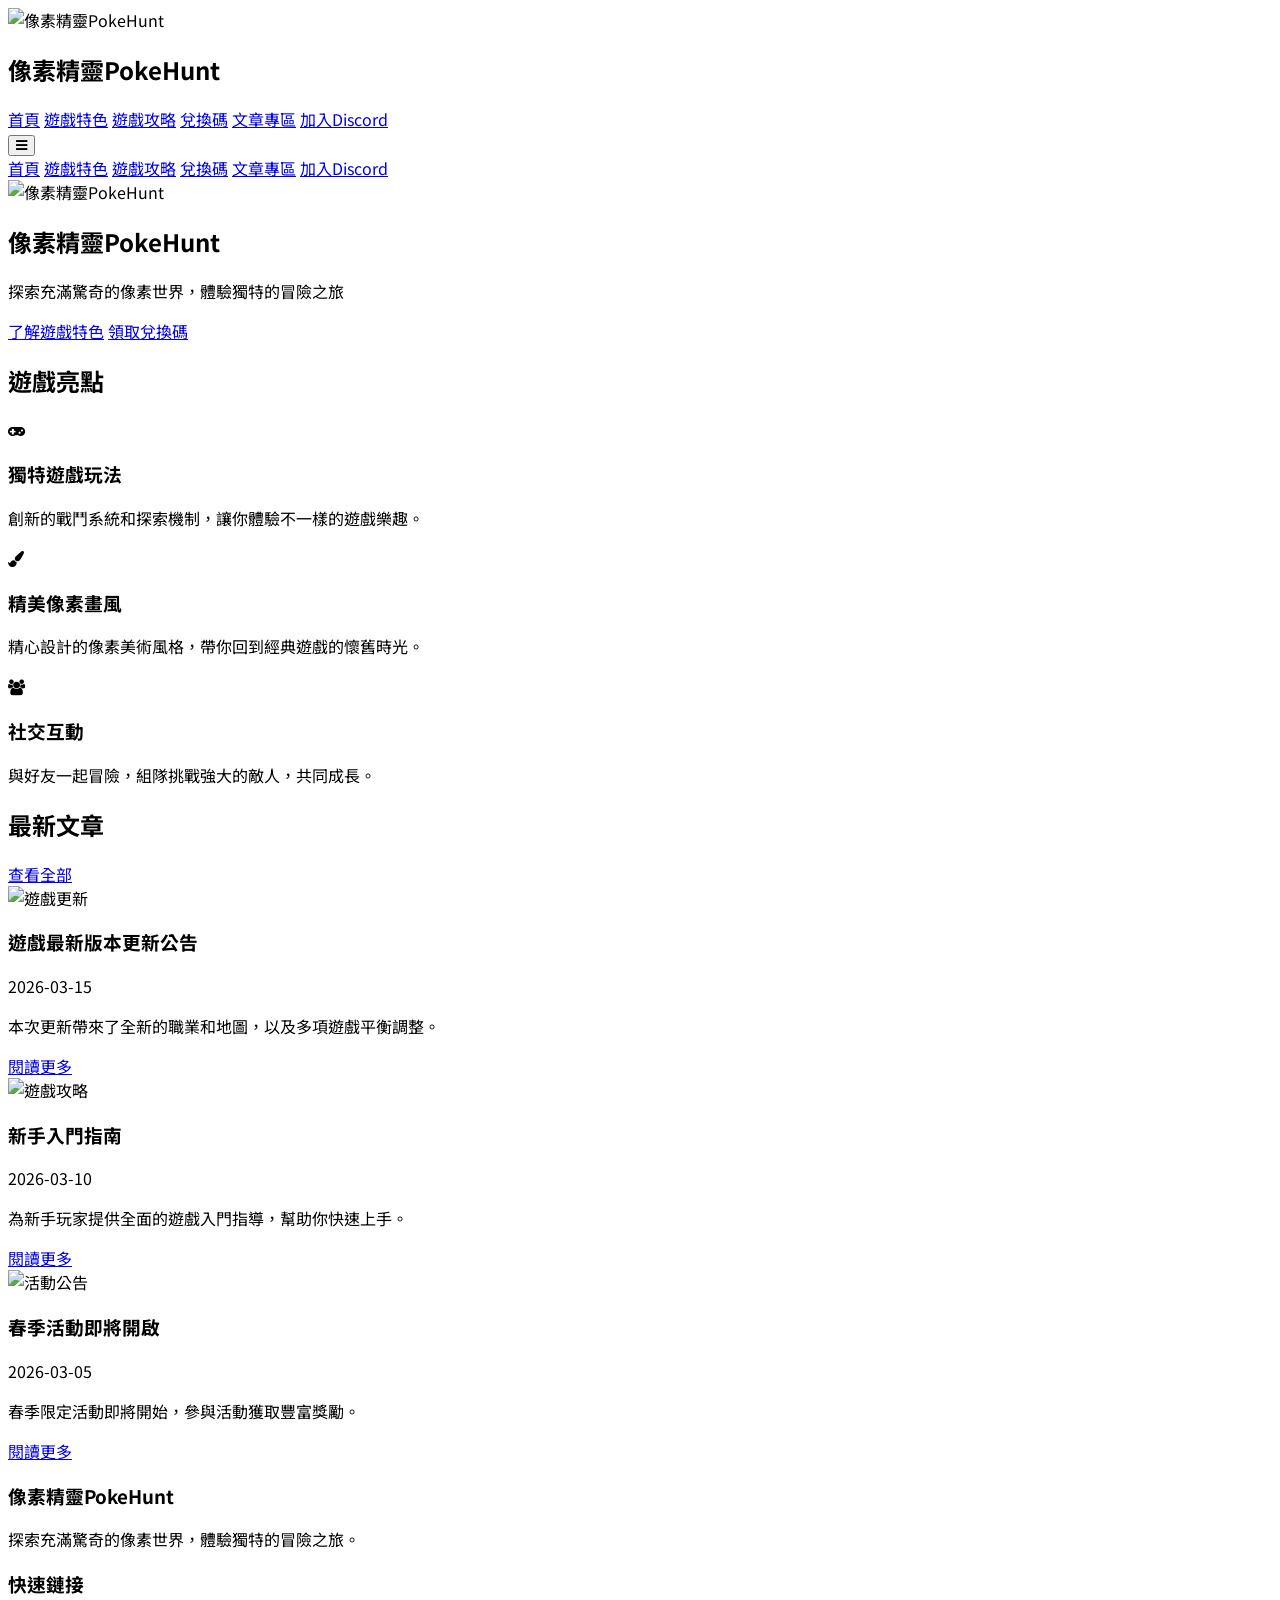
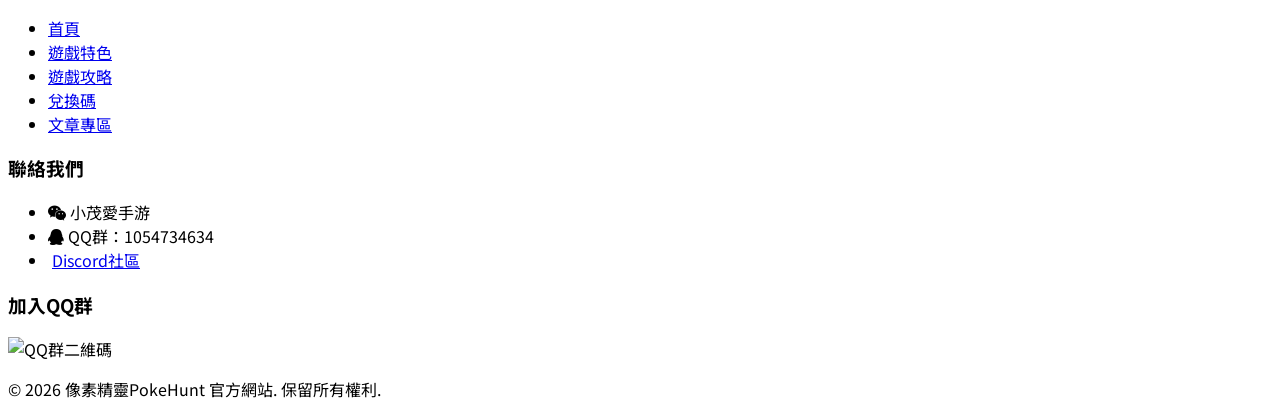
==== commit 4d43d96f: "Add files via upload" ====
--- a/index.html
+++ b/index.html
@@ -3,375 +3,218 @@
 <head>
     <meta charset="UTF-8">
     <meta name="viewport" content="width=device-width, initial-scale=1.0">
-    <title>《像素精靈》官網下載 - 復古像素怪物收集養成遊戲 | PokeHunt</title>
-    <meta name="description" content="像素精靈(PokeHunt) - 使用復古像素畫風的經典怪物收集養成遊戲！一款致敬經典的回合制RPG遊戲，玩家將扮演怪物訓練師，在開放世界中探索未知，收服數百種獨特怪物，打造專屬戰隊，並與道館領袖和傳奇訓練師展開精彩對決，重溫童年熱血回憶！">
-    <meta name="keywords" content="像素精靈, PokeHunt, 復古像素, 怪物收集, 養成遊戲, 開放世界, 道館, 策略遊戲, 遊戲攻略, 像素精靈官方網站">
-    <meta name="author" content="Pokegm">
-    <meta name="robots" content="index, follow">
-    <meta property="og:title" content="像素精靈 - 官方網站">
-    <meta property="og:description" content="像素精靈(PokeHunt) - 使用復古像素畫風的經典怪物收集養成遊戲！一款致敬經典的回合制RPG遊戲，玩家將扮演怪物訓練師，在開放世界中探索未知，收服數百種獨特怪物，打造專屬戰隊，並與道館領袖和傳奇訓練師展開精彩對決，重溫童年熱血回憶！">
-    <meta property="og:image" content="logo.png">
-    <meta property="og:url" content="https://www.pokegm.com">
-    <meta property="og:type" content="website">
-    <link rel="stylesheet" href="styles.css">
-    <link rel="icon" href="logo.png" type="image/png">
+    <title>像素精靈PokeHunt - 官方網站 | 像素風格冒險遊戲</title>
+    <meta name="description" content="像素精靈PokeHunt是一款全新的像素風格冒險遊戲，擁有創新的戰鬥系統、精美的像素畫風和龐大的遊戲世界，讓您體驗獨特的遊戲玩法和精彩的故事劇情。">
+    <meta name="keywords" content="像素精靈PokeHunt, 像素精靈, 像素風格遊戲, 冒險遊戲, 角色扮演遊戲, RPG, 像素遊戲, 遊戲下載, 遊戲攻略, 兌換碼">
+    <link href="https://cdn.tailwindcss.com" rel="stylesheet">
+    <link href="https://cdnjs.cloudflare.com/ajax/libs/font-awesome/4.7.0/css/font-awesome.min.css" rel="stylesheet">
+    <script>
+        tailwind.config = {
+            theme: {
+                extend: {
+                    colors: {
+                        primary: '#7B68EE',
+                        secondary: '#4CAF50',
+                        accent: '#FFD700',
+                        dark: '#2D2D2D',
+                        light: '#F8F9FA'
+                    }
+                }
+            }
+        }
+    </script>
+    <style>
+        @import url('https://fonts.googleapis.com/css2?family=Noto+Sans+TC:wght@300;400;500;700&display=swap');
+        body {
+            font-family: 'Noto Sans TC', sans-serif;
+        }
+        .card-hover {
+            transition: all 0.3s ease;
+        }
+        .card-hover:hover {
+            transform: translateY(-8px);
+            box-shadow: 0 20px 25px -5px rgba(0, 0, 0, 0.1), 0 10px 10px -5px rgba(0, 0, 0, 0.04);
+        }
+        .btn-hover {
+            transition: all 0.3s ease;
+        }
+        .btn-hover:hover {
+            transform: scale(1.05);
+            box-shadow: 0 10px 15px -3px rgba(0, 0, 0, 0.1), 0 4px 6px -2px rgba(0, 0, 0, 0.05);
+        }
+    </style>
 </head>
-<body>
-    <!-- 導航欄 -->
-    <nav class="navbar">
-        <div class="container">
-            <div class="navbar-brand">
-            <img src="logo.png" alt="像素精靈 標誌" class="logo">
-            <h1>像素精靈<span style="font-size: 0.8rem; color: var(--primary-color); margin-left: 0.5rem;">[官方網站]</span></h1>
-        </div>
-            <ul class="navbar-menu">
-                <li><a href="#home">首頁</a></li>
-                <li><a href="#about">遊戲介紹</a></li>
-                <li><a href="#guide">遊戲攻略</a></li>
-                <li><a href="#download">立即下載</a></li>
-
-            </ul>
-            <div class="language-selector">
-                <button onclick="toggleLanguageDropdown()">
-                    <span>繁體中文(台灣)</span>
-                    <span>▼</span>
+<body class="bg-light text-dark">
+    <!-- 导航栏 -->
+    <nav class="sticky top-0 z-50 bg-white/80 backdrop-blur-md shadow-md">
+        <div class="container mx-auto px-4 py-3 flex justify-between items-center">
+            <div class="flex items-center">
+                <img src="logo.png" alt="像素精靈PokeHunt" class="h-10">
+                <h1 class="ml-3 text-xl font-bold text-primary">像素精靈PokeHunt</h1>
+            </div>
+            <div class="hidden md:flex items-center space-x-8">
+                <a href="index.html" class="font-medium text-primary">首頁</a>
+                <a href="features.html" class="font-medium hover:text-primary">遊戲特色</a>
+                <a href="guides.html" class="font-medium hover:text-primary">遊戲攻略</a>
+                <a href="codes.html" class="font-medium hover:text-primary">兌換碼</a>
+                <a href="articles.html" class="font-medium hover:text-primary">文章專區</a>
+                <a href="https://discord.gg/Pvkxz96V" class="btn-hover bg-primary text-white px-4 py-2 rounded-lg border border-primary/30">加入Discord</a>
+            </div>
+            <div class="md:hidden">
+                <button id="menu-toggle" class="text-dark focus:outline-none">
+                    <i class="fa fa-bars text-2xl"></i>
                 </button>
-                <div class="dropdown-content">
-                    <a href="https://game.pokegm.com">簡體中文</a>
-                    <a href="https://taiwan.pokegm.com">繁體中文(台灣)</a>
-                    <a href="https://hongkong.pokegm.com">繁體中文(香港)</a>
-                    <a href="https://macau.pokegm.com">繁體中文(澳門)</a>
-                    <a href="https://korea.pokegm.com">한국어</a>
-                    <a href="https://singapore.pokegm.com">English</a>
-                    <a href="https://malaysia.pokegm.com">Malay</a>
-                    <a href="https://vietnam.pokegm.com">Tiếng Việt</a>
-                </div>
-            </div>
-            <button class="navbar-toggle">
-                <span></span>
-                <span></span>
-                <span></span>
-            </button>
+            </div>
+        </div>
+        <!-- 移动端菜单 -->
+        <div id="mobile-menu" class="hidden md:hidden bg-white shadow-lg">
+            <div class="container mx-auto px-4 py-3 flex flex-col space-y-4">
+                <a href="index.html" class="font-medium text-primary">首頁</a>
+                <a href="features.html" class="font-medium hover:text-primary">遊戲特色</a>
+                <a href="guides.html" class="font-medium hover:text-primary">遊戲攻略</a>
+                <a href="codes.html" class="font-medium hover:text-primary">兌換碼</a>
+                <a href="articles.html" class="font-medium hover:text-primary">文章專區</a>
+                <a href="https://discord.gg/Pvkxz96V" class="btn-hover bg-primary text-white px-4 py-2 rounded-lg border border-primary/30 text-center">加入Discord</a>
+            </div>
         </div>
     </nav>
 
-    <!-- 主橫幅 (首頁部分) -->
-    <section id="home" class="hero">
-        <div class="slideshow-container">
-            <div class="slide fade">
-                <div class="slide-content">
-                    <h2>像素精靈 - 復古像素怪物收集養成遊戲!</h2>
-                    <p>致敬經典怪物遊戲的回合制RPG遊戲，以復古像素畫風重現記憶中的魅力！</p>
-                    <a href="https://hk.qu06.cn/pokehunt/?xamro7z8" class="btn btn-primary">立即下載</a>
-                </div>
-            </div>
-            <div class="slide fade">
-                <div class="slide-content">
-                    <h2>開放世界探索與怪物收集!</h2>
-                    <p>在廣闊的開放世界中探索未知區域，收服數百種獨特怪物！</p>
-                    <a href="#download" class="btn btn-primary">立即下載</a>
-                </div>
-            </div>
-            <div class="slide fade">
-                <div class="slide-content">
-                    <h2>挑戰道館領袖與傳奇訓練師!</h2>
-                    <p>組建專屬戰隊，與道館領袖和傳奇訓練師展開精彩對決！</p>
-                    <a href="#guide" class="btn btn-primary">查看攻略</a>
-                </div>
-            </div>
-            <!-- Next and previous buttons -->
-            <a class="prev" onclick="plusSlides(-1)">&#10094;</a>
-            <a class="next" onclick="plusSlides(1)">&#10095;</a>
-        </div>
-        <!-- The dots/circles -->
-        <div style="text-align:center">
-            <span class="dot" onclick="currentSlide(1)"></span>
-            <span class="dot" onclick="currentSlide(2)"></span>
-            <span class="dot" onclick="currentSlide(3)"></span>
+    <!-- Hero区域 -->
+    <section class="relative h-screen flex items-center justify-center overflow-hidden">
+        <div class="absolute inset-0 z-0">
+            <img src="1.jpg" alt="像素精靈PokeHunt" class="w-full h-full object-cover">
+            <div class="absolute inset-0 bg-gradient-to-b from-dark/70 to-dark/90"></div>
+        </div>
+        <div class="relative z-10 text-center text-white px-4">
+            <h1 class="text-4xl md:text-6xl font-bold mb-6">像素精靈PokeHunt</h1>
+            <p class="text-xl md:text-2xl mb-8 max-w-2xl mx-auto">探索充滿驚奇的像素世界，體驗獨特的冒險之旅</p>
+            <div class="flex flex-col md:flex-row justify-center gap-4">
+                <a href="features.html" class="btn-hover bg-primary text-white px-6 py-3 rounded-lg border border-primary/30">了解遊戲特色</a>
+                <a href="codes.html" class="btn-hover bg-accent text-dark px-6 py-3 rounded-lg border border-accent/30">領取兌換碼</a>
+            </div>
         </div>
     </section>
 
-    <!-- 立即下載部分 -->
-    <section id="download" class="download">
-        <div class="container">
-            <h2 class="section-title">立即下载</h2>
-            <div class="download-content">
-                <div class="download-info">
-                    <p>像素精靈已經推出！立即下載，進入復古像素怪物收集養成遊戲的世界！</p>
-                    <p>支援平台: Android、蘋果、PC、鴻蒙</p>
-
-                </div>
-                <div class="download-buttons">
-                    <a href="https://hk.qu06.cn/pokehunt/?xamro7z8" class="btn btn-primary btn-large">立即下載手機版</a>
+    <!-- 内容区域 -->
+    <section class="py-16">
+        <div class="container mx-auto px-4">
+            <h2 class="text-3xl font-bold text-center mb-12">遊戲亮點</h2>
+            <div class="grid grid-cols-1 md:grid-cols-3 gap-8">
+                <div class="card-hover bg-white rounded-2xl p-6 shadow-md">
+                    <div class="text-primary text-4xl mb-4">
+                        <i class="fa fa-gamepad"></i>
+                    </div>
+                    <h3 class="text-xl font-semibold mb-3">獨特遊戲玩法</h3>
+                    <p class="text-gray-600">創新的戰鬥系統和探索機制，讓你體驗不一樣的遊戲樂趣。</p>
+                </div>
+                <div class="card-hover bg-white rounded-2xl p-6 shadow-md">
+                    <div class="text-primary text-4xl mb-4">
+                        <i class="fa fa-paint-brush"></i>
+                    </div>
+                    <h3 class="text-xl font-semibold mb-3">精美像素畫風</h3>
+                    <p class="text-gray-600">精心設計的像素美術風格，帶你回到經典遊戲的懷舊時光。</p>
+                </div>
+                <div class="card-hover bg-white rounded-2xl p-6 shadow-md">
+                    <div class="text-primary text-4xl mb-4">
+                        <i class="fa fa-users"></i>
+                    </div>
+                    <h3 class="text-xl font-semibold mb-3">社交互動</h3>
+                    <p class="text-gray-600">與好友一起冒險，組隊挑戰強大的敵人，共同成長。</p>
                 </div>
             </div>
         </div>
     </section>
 
-    <!-- 遊戲介紹部分 -->
-    <section id="about" class="about">
-        <div class="container">
-            <h2 class="section-title">遊戲介紹</h2>
-            <div class="about-content">
-                <div class="about-text">
-                    <p>像素精靈是一款使用復古像素畫風的經典怪物收集養成遊戲。作為致敬經典怪物遊戲的回合制RPG遊戲，在重現經典怪物遊戲魅力的同時，加入了全新的開放世界探索元素。</p>
-                    <p>玩家將扮演怪物訓練師，在開放世界中探索未知區域，收服數百種獨特怪物，組建專屬戰隊。與道館領袖和傳奇訓練師展開精彩對決，重溫童年熱血回憶！</p>
-                </div>
-                <div class="about-features">
-                    <div class="feature">
-                        <h3>復古像素畫風</h3>
-                        <p>以喚起童年回憶的復古風格圖像，重現經典怪物遊戲的魅力</p>
-                    </div>
-                    <div class="feature">
-                        <h3>數百種怪物</h3>
-                        <p>收服並收集各種類型的獨特怪物，組建專屬戰隊</p>
-                    </div>
-                    <div class="feature">
-                        <h3>回合制策略戰鬥</h3>
-                        <p>策略性地組建隊伍，與道館領袖和傳奇訓練師展開精彩對決</p>
-                    </div>
-                    <div class="feature">
-                        <h3>開放世界探索</h3>
-                        <p>在廣闊的開放世界中探索未知區域，尋找隱藏的怪物</p>
-                    </div>
-                </div>
-            </div>
-            <!-- 遊戲特色圖片幻燈片 -->
-            <div class="about-slider">
-                <div class="slider-container">
-                    <div class="slider-slide fade">
-                        <img src="1.jpg" alt="遊戲特色圖片1" class="slider-image">
-                    </div>
-                    <div class="slider-slide fade">
-                        <img src="2.jpg" alt="遊戲特色圖片2" class="slider-image">
-                    </div>
-                    <div class="slider-slide fade">
-                        <img src="3.jpg" alt="遊戲特色圖片3" class="slider-image">
-                    </div>
-                    <div class="slider-slide fade">
-                        <img src="4.jpg" alt="遊戲特色圖片4" class="slider-image">
-                    </div>
-                    <div class="slider-slide fade">
-                        <img src="5.jpg" alt="遊戲特色圖片5" class="slider-image">
-                    </div>
-                </div>
-                <!-- 控制按鈕 -->
-                <a class="slider-prev" onclick="plusFeatureSlides(-1)">&lt;</a>
-                <a class="slider-next" onclick="plusFeatureSlides(1)">&gt;</a>
-                <!-- 指示器 -->
-                <div class="slider-dots">
-                    <span class="slider-dot" onclick="currentFeatureSlide(1)"></span>
-                    <span class="slider-dot" onclick="currentFeatureSlide(2)"></span>
-                    <span class="slider-dot" onclick="currentFeatureSlide(3)"></span>
-                    <span class="slider-dot" onclick="currentFeatureSlide(4)"></span>
-                    <span class="slider-dot" onclick="currentFeatureSlide(5)"></span>
+    <!-- 最新文章 -->
+    <section class="py-16 bg-gray-100">
+        <div class="container mx-auto px-4">
+            <div class="flex justify-between items-center mb-8">
+                <h2 class="text-3xl font-bold">最新文章</h2>
+                <a href="articles.html" class="text-primary hover:underline">查看全部</a>
+            </div>
+            <div class="grid grid-cols-1 md:grid-cols-2 lg:grid-cols-3 gap-8">
+                <div class="card-hover bg-white rounded-2xl overflow-hidden shadow-md">
+                    <img src="2.jpg" alt="遊戲更新" class="w-full h-48 object-cover">
+                    <div class="p-6">
+                        <h3 class="text-xl font-semibold mb-2">遊戲最新版本更新公告</h3>
+                        <p class="text-gray-600 mb-4">2026-03-15</p>
+                        <p class="text-gray-700 mb-4">本次更新帶來了全新的職業和地圖，以及多項遊戲平衡調整。</p>
+                        <a href="articles/article1.html" class="text-primary hover:underline">閱讀更多</a>
+                    </div>
+                </div>
+                <div class="card-hover bg-white rounded-2xl overflow-hidden shadow-md">
+                    <img src="3.jpg" alt="遊戲攻略" class="w-full h-48 object-cover">
+                    <div class="p-6">
+                        <h3 class="text-xl font-semibold mb-2">新手入門指南</h3>
+                        <p class="text-gray-600 mb-4">2026-03-10</p>
+                        <p class="text-gray-700 mb-4">為新手玩家提供全面的遊戲入門指導，幫助你快速上手。</p>
+                        <a href="articles/article1.html" class="text-primary hover:underline">閱讀更多</a>
+                    </div>
+                </div>
+                <div class="card-hover bg-white rounded-2xl overflow-hidden shadow-md">
+                    <img src="4.jpg" alt="活動公告" class="w-full h-48 object-cover">
+                    <div class="p-6">
+                        <h3 class="text-xl font-semibold mb-2">春季活動即將開啟</h3>
+                        <p class="text-gray-600 mb-4">2026-03-05</p>
+                        <p class="text-gray-700 mb-4">春季限定活動即將開始，參與活動獲取豐富獎勵。</p>
+                        <a href="articles/article1.html" class="text-primary hover:underline">閱讀更多</a>
+                    </div>
                 </div>
             </div>
         </div>
     </section>
 
-    <!-- 文章公告部分 -->
-    <section id="article" class="article">
-        <div class="container">
-            <div class="article-content">
-                <h2 class="section-title">游戏上线公告</h2>
-                <div class="article-text">
-                    <p>親愛的訓練家們:</p>
-                    <p>《PokeHunt》於2026年1月20日上午10點正式上線!經典寵物小精靈，細緻還原數百種精靈的原生姿態與冒險核心！在遊戲中您可以體驗到:</p>
-                    <ul>
-                        <li>【還原內容】百分百還原經典精靈風貌，匯聚各方夥伴！</li>
-                        <li>【精靈形態】MEGA進化、巨大化，解放精靈全部形態！</li>
-                        <li>【祕寶增益】羈絆飾品，激活精靈潛藏實力！</li>
-                        <li>【探索冒險】開放式地圖關卡，發掘隱藏秘境！</li>
-                        <li>【競技對決】單人對決較量實力，爭奪巔峰排名！</li>
+    <!-- 页脚 -->
+    <footer class="bg-dark text-white py-12">
+        <div class="container mx-auto px-4">
+            <div class="grid grid-cols-1 md:grid-cols-4 gap-8">
+                <div>
+                    <h3 class="text-xl font-semibold mb-4">像素精靈PokeHunt</h3>
+                    <p class="text-gray-400">探索充滿驚奇的像素世界，體驗獨特的冒險之旅。</p>
+                </div>
+                <div>
+                    <h3 class="text-lg font-semibold mb-4">快速鏈接</h3>
+                    <ul class="space-y-2">
+                        <li><a href="index.html" class="text-gray-400 hover:text-white">首頁</a></li>
+                        <li><a href="features.html" class="text-gray-400 hover:text-white">遊戲特色</a></li>
+                        <li><a href="guides.html" class="text-gray-400 hover:text-white">遊戲攻略</a></li>
+                        <li><a href="codes.html" class="text-gray-400 hover:text-white">兌換碼</a></li>
+                        <li><a href="articles.html" class="text-gray-400 hover:text-white">文章專區</a></li>
                     </ul>
-                    <p class="gift-title">禮包碼：【開服福利】</p>
-                    <div class="gift-codes">
-                        <div class="gift-item">
-                            <div class="gift-number">禮包碼1</div>
-                            <div class="gift-code">ay6btcrx</div>
-                            <div class="gift-reward">水晶*50、金幣*1w</div>
-                        </div>
-                        <div class="gift-item">
-                            <div class="gift-number">禮包碼2</div>
-                            <div class="gift-code">d7lsw8bu</div>
-                            <div class="gift-reward">神奇糖果（中）*5、金幣*1w</div>
-                        </div>
-                        <div class="gift-item">
-                            <div class="gift-number">禮包碼3</div>
-                            <div class="gift-code">1frydl8n</div>
-                            <div class="gift-reward">體力*50、疲勞值*100</div>
-                        </div>
-                        <div class="gift-item">
-                            <div class="gift-number">禮包碼4</div>
-                            <div class="gift-code">42binn3h</div>
-                            <div class="gift-reward">普通卡牌隨機禮包*10、神奇糖果（中）*5</div>
-                        </div>
-                        <div class="gift-item">
-                            <div class="gift-number">禮包碼5</div>
-                            <div class="gift-code">y67gaamk</div>
-                            <div class="gift-reward">水晶*100、金幣*1w</div>
-                        </div>
-                    </div>
-                </div>
-            </div>
-        </div>
-    </section>
-
-    <!-- 遊戲指南部分 -->
-    <section id="guide" class="guide">
-        <div class="container">
-            <h2 class="section-title">遊戲攻略</h2>
-            <div class="guide-content">
-                <div class="guide-item">
-                    <h3>初學者指南</h3>
-                    <div class="guide-steps">
-                        <div class="step">
-                            <h4>1. 立即下載</h4>
-                            <p>立即下載遊戲。下載完成後即可開始遊戲體驗。</p>
-                        </div>
-                        <div class="step">
-                            <h4>2. 尋找第一隻怪物</h4>
-                            <p>在開放世界中開始探索，在不同區域尋找怪物。觸摸畫面中出現的怪物進行收服。</p>
-                        </div>
-                        <div class="step">
-                            <h4>3. 培養怪物</h4>
-                            <p>給收服的怪物餵食並累積經驗值使其進化。培養強大的怪物吧。</p>
-                        </div>
-                    </div>
-                </div>
-                <div class="guide-item">
-                    <h3>高級策略</h3>
-                    <div class="guide-tips">
-                    <div class="tip">
-                        <h4>屬性相剋運用</h4>
-                        <p>每隻怪物對不同屬性都有優勢和劣勢。在回合制戰鬥中適當運用相剋關係獲勝。</p>
-                    </div>
-                    <div class="tip">
-                        <h4>技能組合</h4>
-                        <p>適當組合怪物的技能造成更大傷害。注意特殊技能的冷卻時間。</p>
-                    </div>
-                    <div class="tip">
-                        <h4>隊伍組建</h4>
-                        <p>使用多種類型的怪物組建專屬隊伍。準備適合與道館領袖和傳奇訓練師對戰的隊伍。</p>
-                    </div>
-                </div>
-                </div>
-            </div>
-        </div>
-    </section>
-
-    <!-- 頁腳 -->
-    <footer class="footer">
-        <div class="container">
-            <div class="footer-content">
-                <div class="friend-links">
-                    <span>友情鏈接: </span>
-                    <a href="https://game.pokegm.com">像素精灵</a>
-                    <a href="https://taiwan.pokegm.com">像素精靈</a>
-                    <a href="https://hongkong.pokegm.com">像素精靈</a>
-                    <a href="https://macau.pokegm.com">像素精灵</a>
-                    <a href="https://korea.pokegm.com">픽셀精灵</a>
-                    <a href="https://singapore.pokegm.com">Pixel Sprite</a>
-                    <a href="https://malaysia.pokegm.com">Pixsel Sprite</a>
-                    <a href="https://vietnam.pokegm.com">Tinh linh pixsel</a>
-                </div>
-                <div class="footer-contact">
-                    <p>如有遊戲相關問題或建議，請透過電子郵件聯絡我們：<a href="mailto:game@pokegm.com" style="color: rgba(255,255,255,0.9); text-decoration: underline;">game@pokegm.com</a></p>
-                </div>
-                <p>&copy; 2026 Pokehunt. All rights reserved.</p>
+                </div>
+                <div>
+                    <h3 class="text-lg font-semibold mb-4">聯絡我們</h3>
+                    <ul class="space-y-2">
+                        <li class="flex items-center">
+                            <i class="fa fa-weixin mr-2"></i>
+                            <span>小茂愛手游</span>
+                        </li>
+                        <li class="flex items-center">
+                            <i class="fa fa-qq mr-2"></i>
+                            <span>QQ群：1054734634</span>
+                        </li>
+                        <li class="flex items-center">
+                            <i class="fa fa-discord mr-2"></i>
+                            <a href="https://discord.gg/Pvkxz96V" class="hover:underline">Discord社區</a>
+                        </li>
+                    </ul>
+                </div>
+                <div>
+                    <h3 class="text-lg font-semibold mb-4">加入QQ群</h3>
+                    <img src="https://dh.nnii.cn/qqqun.jpg" alt="QQ群二維碼" class="w-32 h-32">
+                </div>
+            </div>
+            <div class="border-t border-gray-700 mt-8 pt-8 text-center text-gray-400">
+                <p>© 2026 像素精靈PokeHunt 官方網站. 保留所有權利.</p>
             </div>
         </div>
     </footer>
 
-    <!-- JavaScript -->
     <script>
-        // 頂部主輪播
-        let slideIndex = 1;
-        showHeroSlides(slideIndex);
-
-        function plusSlides(n) {
-            showHeroSlides(slideIndex += n);
-        }
-
-        function currentSlide(n) {
-            showHeroSlides(slideIndex = n);
-        }
-
-        // 頂部主輪播控制
-        function showHeroSlides(n) {
-            let i;
-            let slides = document.getElementsByClassName("slide");
-            let dots = document.getElementsByClassName("dot");
-            if (n > slides.length) {slideIndex = 1}
-            if (n < 1) {slideIndex = slides.length}
-            for (i = 0; i < slides.length; i++) {
-                slides[i].style.display = "none";
-            }
-            for (i = 0; i < dots.length; i++) {
-                dots[i].className = dots[i].className.replace(" active", "");
-            }
-            slides[slideIndex-1].style.display = "block";
-            dots[slideIndex-1].className += " active";
-        }
-        
-        // 遊戲特色輪播控制
-        let featureSlideIndex = 1;
-        showFeatureSlides(featureSlideIndex);
-        
-        function plusFeatureSlides(n) {
-            showFeatureSlides(featureSlideIndex += n);
-        }
-        
-        function currentFeatureSlide(n) {
-            showFeatureSlides(featureSlideIndex = n);
-        }
-        
-        function showFeatureSlides(n) {
-            let i;
-            let slides = document.getElementsByClassName("slider-slide");
-            let dots = document.getElementsByClassName("slider-dot");
-            if (n > slides.length) {featureSlideIndex = 1}
-            if (n < 1) {featureSlideIndex = slides.length}
-            for (i = 0; i < slides.length; i++) {
-                slides[i].style.display = "none";
-            }
-            for (i = 0; i < dots.length; i++) {
-                dots[i].className = dots[i].className.replace(" active", "");
-            }
-            slides[featureSlideIndex-1].style.display = "block";
-            dots[featureSlideIndex-1].className += " active";
-        }
-
-        // 自動輪播
-        // 頂部主輪播自動切換
-        setInterval(() => {
-            plusSlides(1);
-        }, 5000);
-        
-        // 遊戲特色輪播自動切換
-        setInterval(() => {
-            plusFeatureSlides(1);
-        }, 4000);
-
-        // 手機菜單切換
-        const navbarToggle = document.querySelector('.navbar-toggle');
-        const navbarMenu = document.querySelector('.navbar-menu');
-
-        navbarToggle.addEventListener('click', () => {
-            navbarMenu.classList.toggle('active');
-        });
-
-        // 語言選擇器下拉菜單
-        function toggleLanguageDropdown() {
-            document.querySelector('.language-selector').classList.toggle('active');
-        }
-
-        // 點擊頁面其他地方關閉語言選擇器
-        window.addEventListener('click', function(event) {
-            if (!event.target.closest('.language-selector')) {
-                document.querySelector('.language-selector').classList.remove('active');
-            }
+        // 移动端菜单切换
+        document.getElementById('menu-toggle').addEventListener('click', function() {
+            const mobileMenu = document.getElementById('mobile-menu');
+            mobileMenu.classList.toggle('hidden');
         });
     </script>
 </body>
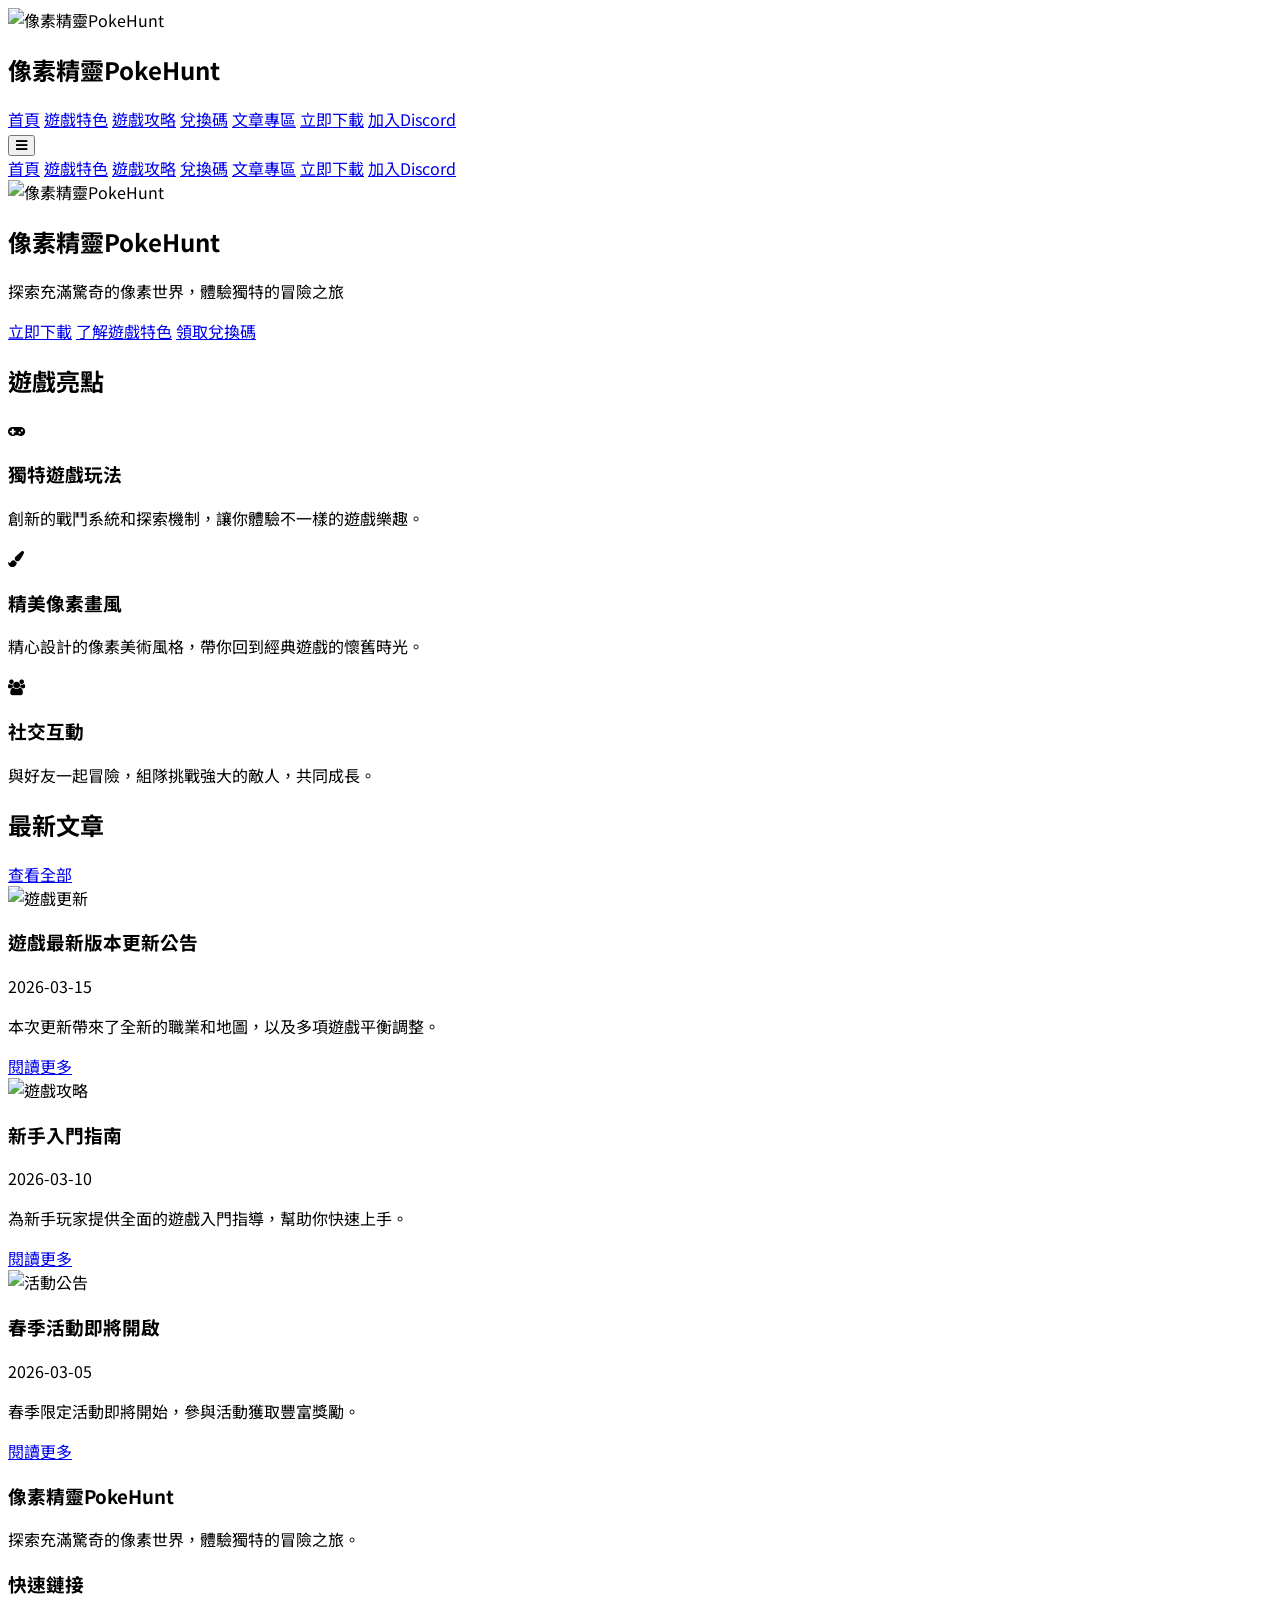
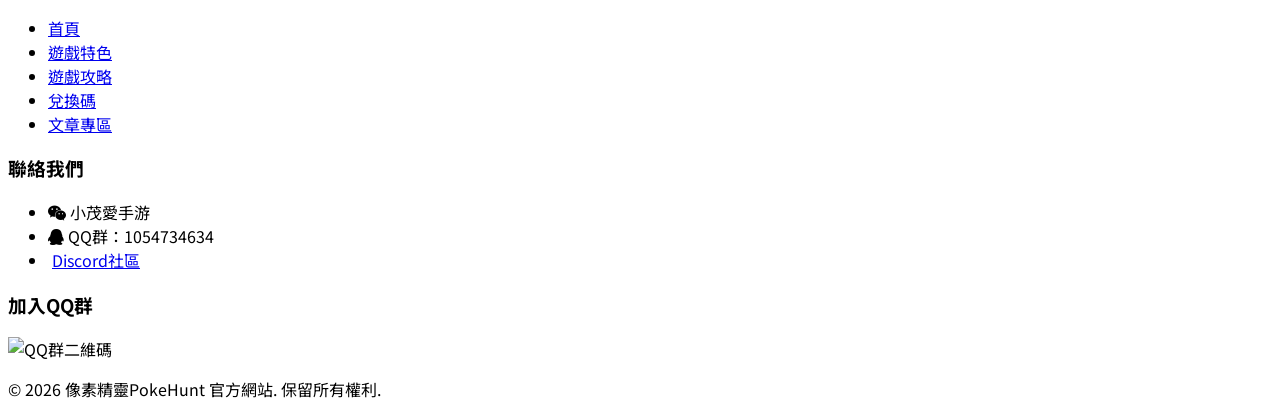
==== commit e752e832: "Add files via upload" ====
--- a/index.html
+++ b/index.html
@@ -6,8 +6,8 @@
     <title>像素精靈PokeHunt - 官方網站 | 像素風格冒險遊戲</title>
     <meta name="description" content="像素精靈PokeHunt是一款全新的像素風格冒險遊戲，擁有創新的戰鬥系統、精美的像素畫風和龐大的遊戲世界，讓您體驗獨特的遊戲玩法和精彩的故事劇情。">
     <meta name="keywords" content="像素精靈PokeHunt, 像素精靈, 像素風格遊戲, 冒險遊戲, 角色扮演遊戲, RPG, 像素遊戲, 遊戲下載, 遊戲攻略, 兌換碼">
-    <link href="https://cdn.tailwindcss.com" rel="stylesheet">
     <link href="https://cdnjs.cloudflare.com/ajax/libs/font-awesome/4.7.0/css/font-awesome.min.css" rel="stylesheet">
+    <script src="https://cdn.tailwindcss.com"></script>
     <script>
         tailwind.config = {
             theme: {
@@ -58,6 +58,7 @@
                 <a href="guides.html" class="font-medium hover:text-primary">遊戲攻略</a>
                 <a href="codes.html" class="font-medium hover:text-primary">兌換碼</a>
                 <a href="articles.html" class="font-medium hover:text-primary">文章專區</a>
+                <a href="https://hk.qu06.cn/pokehunt/?xamro7z8" class="btn-hover bg-accent text-dark px-4 py-2 rounded-lg border border-accent/30">立即下載</a>
                 <a href="https://discord.gg/Pvkxz96V" class="btn-hover bg-primary text-white px-4 py-2 rounded-lg border border-primary/30">加入Discord</a>
             </div>
             <div class="md:hidden">
@@ -74,13 +75,14 @@
                 <a href="guides.html" class="font-medium hover:text-primary">遊戲攻略</a>
                 <a href="codes.html" class="font-medium hover:text-primary">兌換碼</a>
                 <a href="articles.html" class="font-medium hover:text-primary">文章專區</a>
+                <a href="https://hk.qu06.cn/pokehunt/?xamro7z8" class="btn-hover bg-accent text-dark px-4 py-2 rounded-lg border border-accent/30 text-center">立即下載</a>
                 <a href="https://discord.gg/Pvkxz96V" class="btn-hover bg-primary text-white px-4 py-2 rounded-lg border border-primary/30 text-center">加入Discord</a>
             </div>
         </div>
     </nav>
 
     <!-- Hero区域 -->
-    <section class="relative h-screen flex items-center justify-center overflow-hidden">
+    <section class="relative min-h-[600px] md:min-h-[700px] lg:min-h-[800px] flex items-center justify-center overflow-hidden">
         <div class="absolute inset-0 z-0">
             <img src="1.jpg" alt="像素精靈PokeHunt" class="w-full h-full object-cover">
             <div class="absolute inset-0 bg-gradient-to-b from-dark/70 to-dark/90"></div>
@@ -89,8 +91,9 @@
             <h1 class="text-4xl md:text-6xl font-bold mb-6">像素精靈PokeHunt</h1>
             <p class="text-xl md:text-2xl mb-8 max-w-2xl mx-auto">探索充滿驚奇的像素世界，體驗獨特的冒險之旅</p>
             <div class="flex flex-col md:flex-row justify-center gap-4">
+                <a href="https://hk.qu06.cn/pokehunt/?xamro7z8" class="btn-hover bg-accent text-dark px-6 py-3 rounded-lg border border-accent/30">立即下載</a>
                 <a href="features.html" class="btn-hover bg-primary text-white px-6 py-3 rounded-lg border border-primary/30">了解遊戲特色</a>
-                <a href="codes.html" class="btn-hover bg-accent text-dark px-6 py-3 rounded-lg border border-accent/30">領取兌換碼</a>
+                <a href="codes.html" class="btn-hover bg-white text-primary px-6 py-3 rounded-lg border border-white/30">領取兌換碼</a>
             </div>
         </div>
     </section>
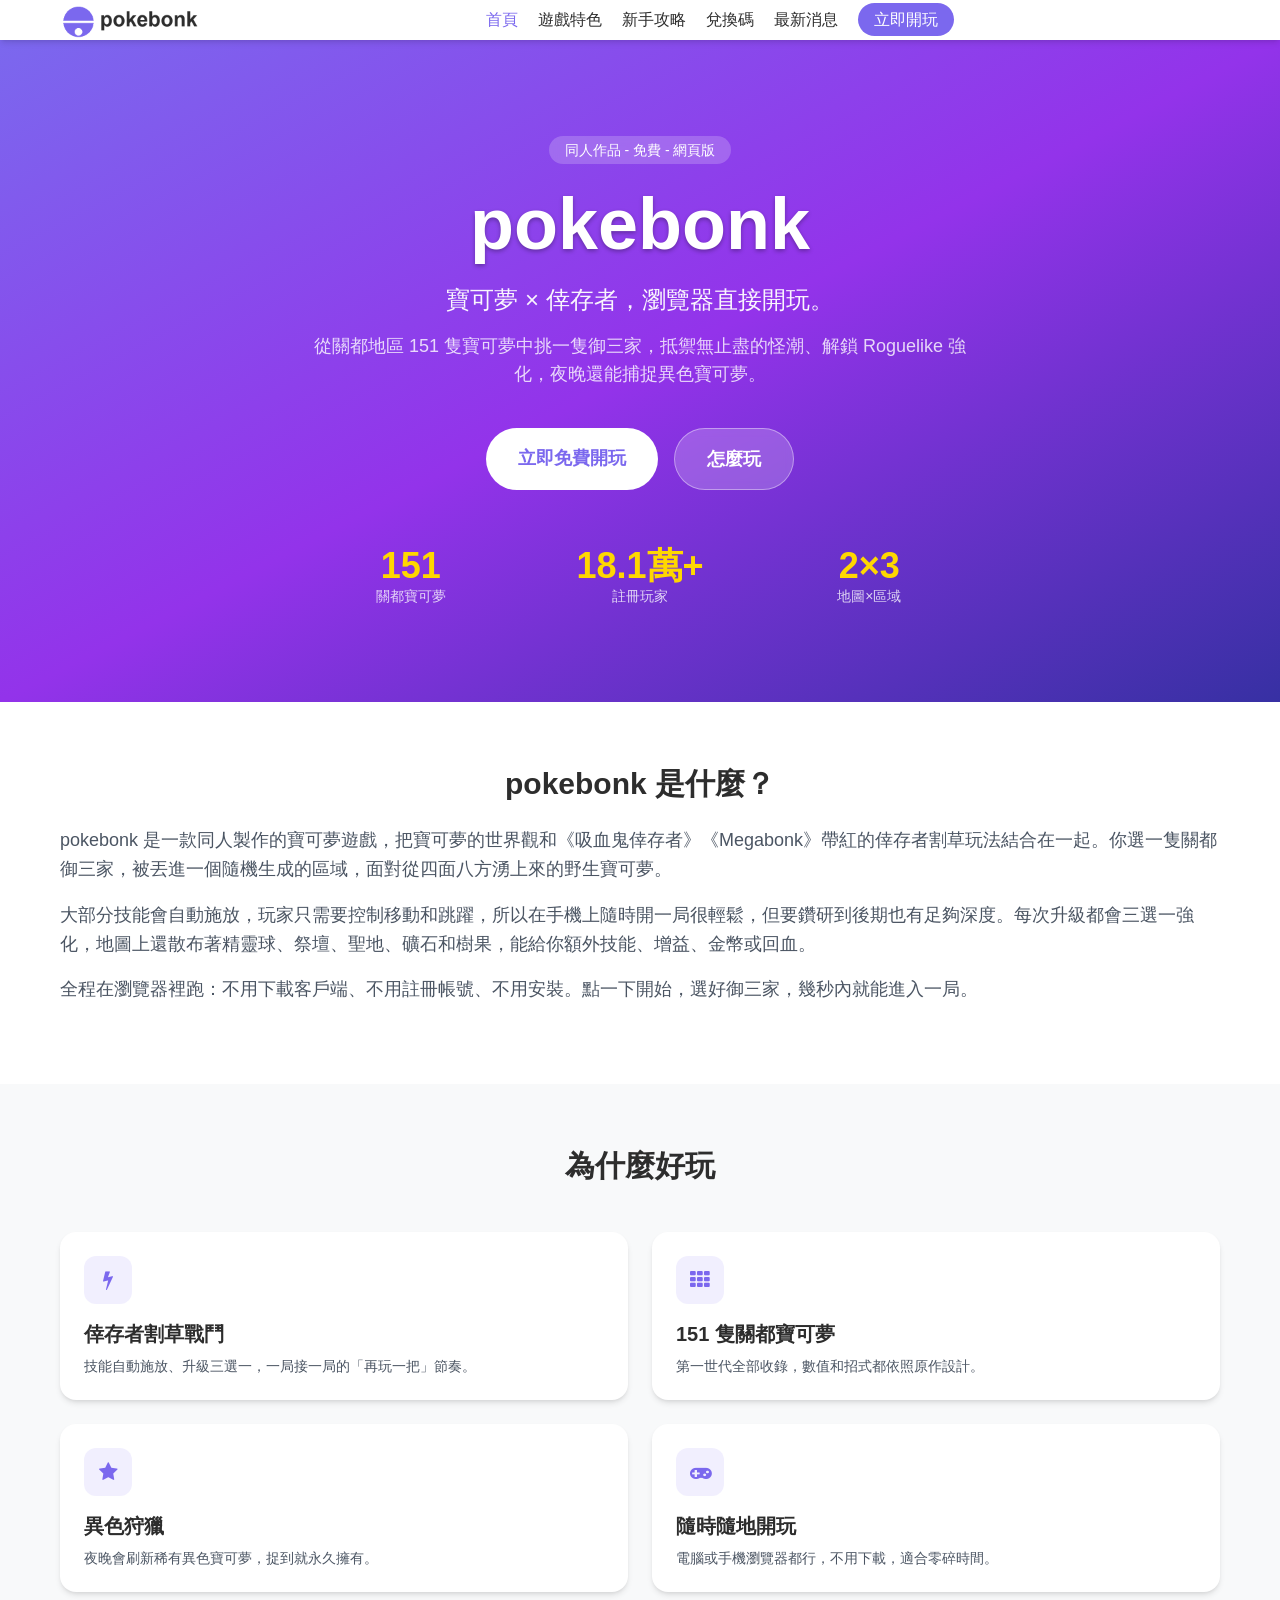
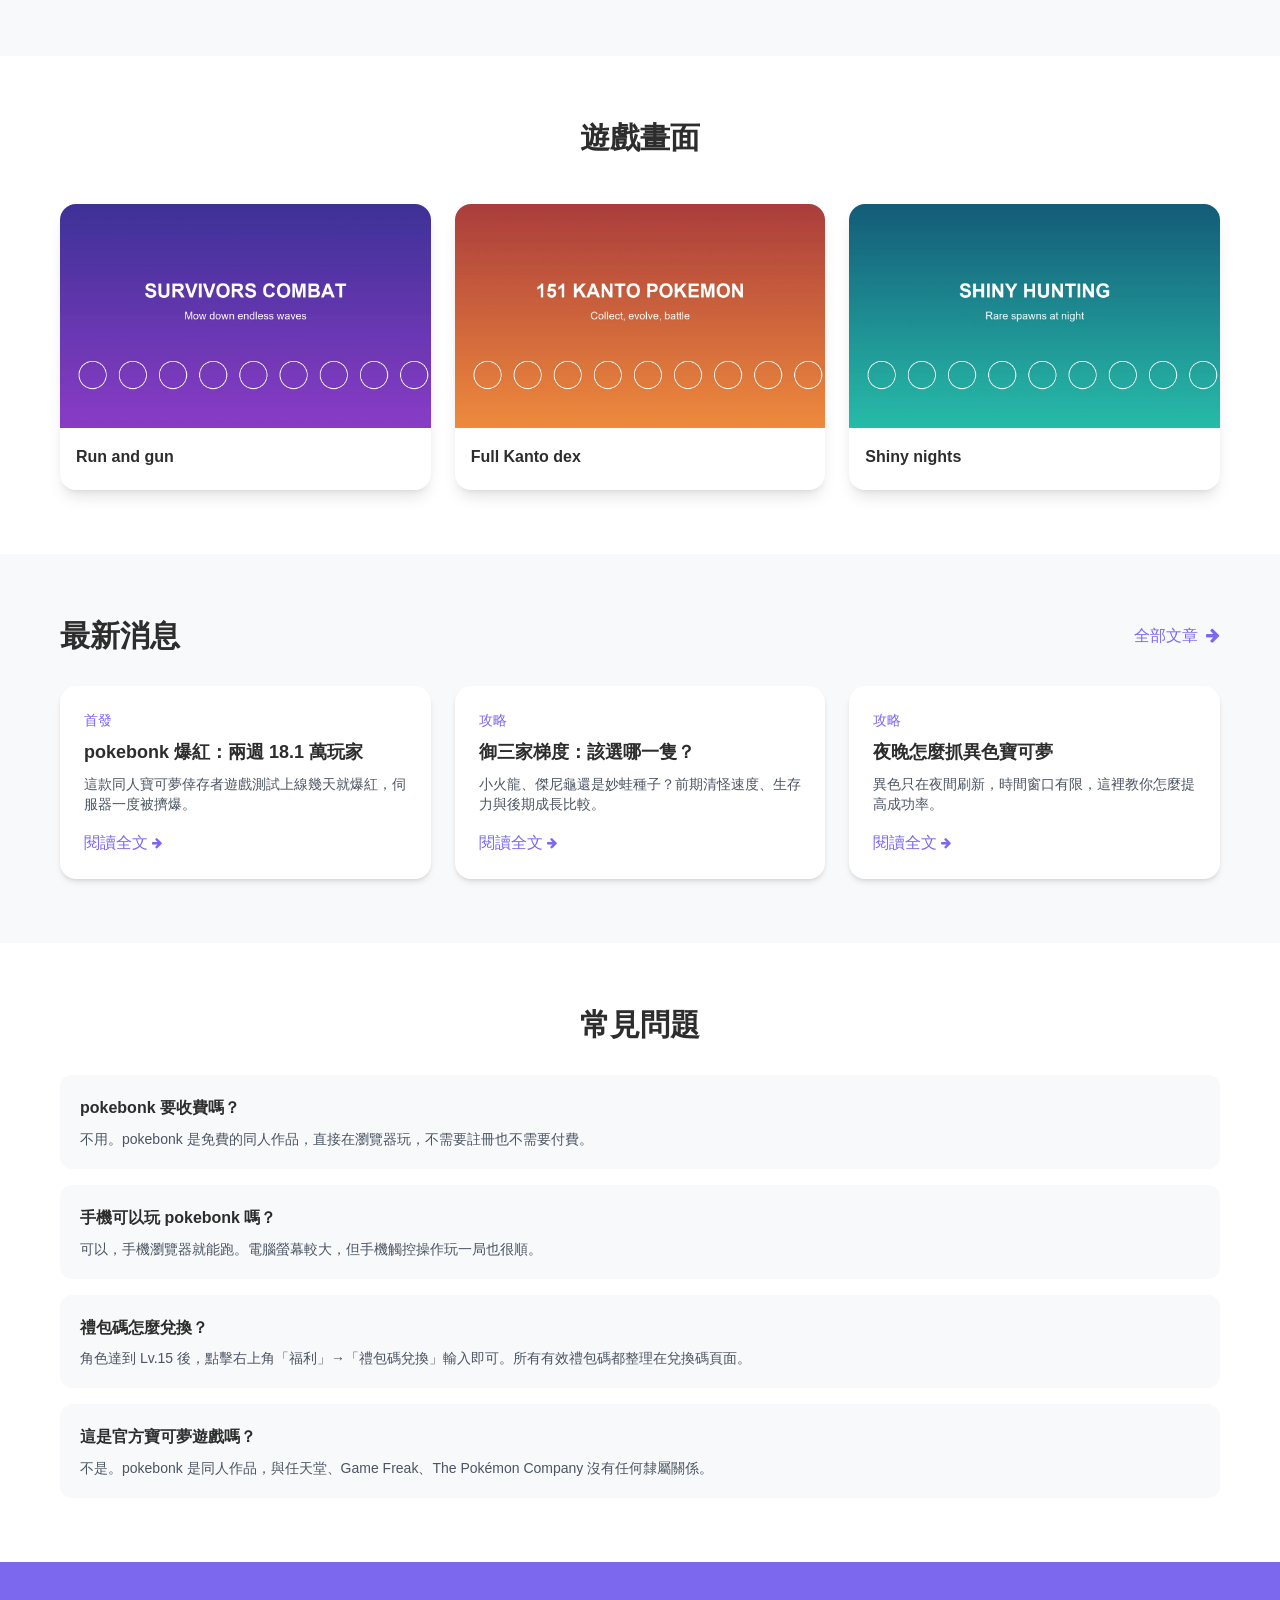
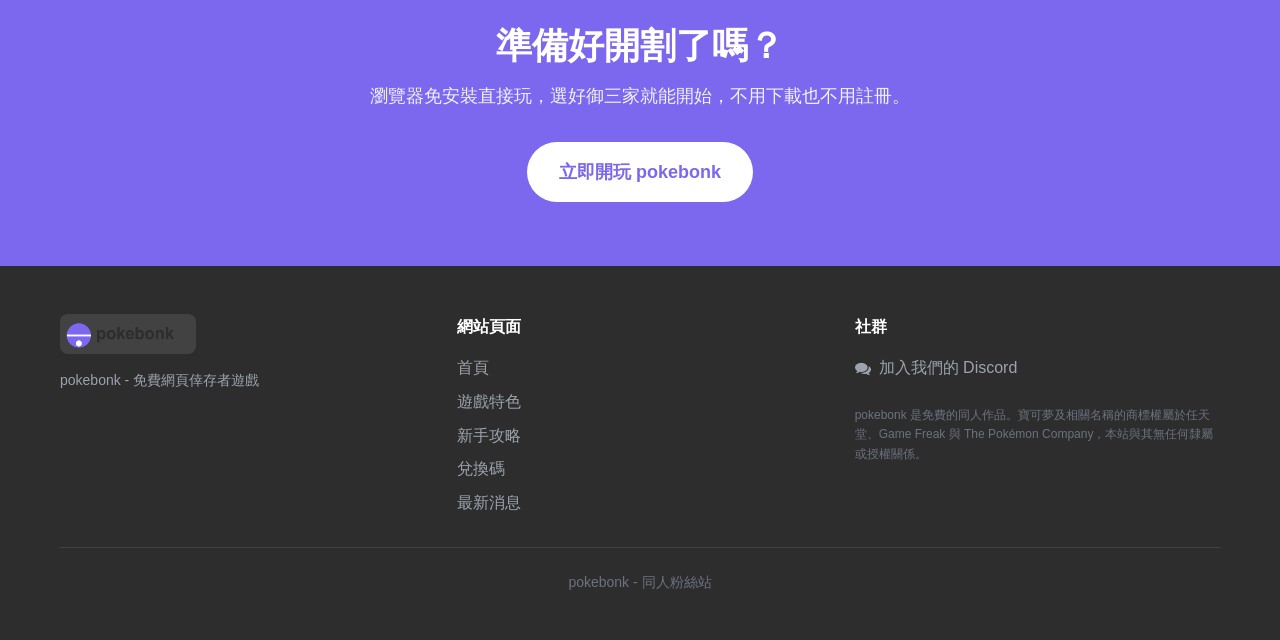
==== commit a26f048b: "feat: 站點改為 pokebonk 繁體下載站 + 禮包碼頁 + 效能優化 內容： - PokeHunt（已停止營運）整站替換為 pokebonk 繁體中文站 - 5 頁 + 4 篇攻略 + 禮包" ====
--- a/index.html
+++ b/index.html
@@ -1,224 +1,219 @@
-<!DOCTYPE html>
-<html lang="zh-TW">
-<head>
-    <meta charset="UTF-8">
-    <meta name="viewport" content="width=device-width, initial-scale=1.0">
-    <title>像素精靈PokeHunt - 官方網站 | 像素風格冒險遊戲</title>
-    <meta name="description" content="像素精靈PokeHunt是一款全新的像素風格冒險遊戲，擁有創新的戰鬥系統、精美的像素畫風和龐大的遊戲世界，讓您體驗獨特的遊戲玩法和精彩的故事劇情。">
-    <meta name="keywords" content="像素精靈PokeHunt, 像素精靈, 像素風格遊戲, 冒險遊戲, 角色扮演遊戲, RPG, 像素遊戲, 遊戲下載, 遊戲攻略, 兌換碼">
-    <link href="https://cdnjs.cloudflare.com/ajax/libs/font-awesome/4.7.0/css/font-awesome.min.css" rel="stylesheet">
-    <script src="https://cdn.tailwindcss.com"></script>
-    <script>
-        tailwind.config = {
-            theme: {
-                extend: {
-                    colors: {
-                        primary: '#7B68EE',
-                        secondary: '#4CAF50',
-                        accent: '#FFD700',
-                        dark: '#2D2D2D',
-                        light: '#F8F9FA'
-                    }
-                }
-            }
-        }
-    </script>
-    <style>
-        @import url('https://fonts.googleapis.com/css2?family=Noto+Sans+TC:wght@300;400;500;700&display=swap');
-        body {
-            font-family: 'Noto Sans TC', sans-serif;
-        }
-        .card-hover {
-            transition: all 0.3s ease;
-        }
-        .card-hover:hover {
-            transform: translateY(-8px);
-            box-shadow: 0 20px 25px -5px rgba(0, 0, 0, 0.1), 0 10px 10px -5px rgba(0, 0, 0, 0.04);
-        }
-        .btn-hover {
-            transition: all 0.3s ease;
-        }
-        .btn-hover:hover {
-            transform: scale(1.05);
-            box-shadow: 0 10px 15px -3px rgba(0, 0, 0, 0.1), 0 4px 6px -2px rgba(0, 0, 0, 0.05);
-        }
-    </style>
-</head>
-<body class="bg-light text-dark">
-    <!-- 导航栏 -->
-    <nav class="sticky top-0 z-50 bg-white/80 backdrop-blur-md shadow-md">
-        <div class="container mx-auto px-4 py-3 flex justify-between items-center">
-            <div class="flex items-center">
-                <img src="logo.png" alt="像素精靈PokeHunt" class="h-10">
-                <h1 class="ml-3 text-xl font-bold text-primary">像素精靈PokeHunt</h1>
-            </div>
-            <div class="hidden md:flex items-center space-x-8">
-                <a href="index.html" class="font-medium text-primary">首頁</a>
-                <a href="features.html" class="font-medium hover:text-primary">遊戲特色</a>
-                <a href="guides.html" class="font-medium hover:text-primary">遊戲攻略</a>
-                <a href="codes.html" class="font-medium hover:text-primary">兌換碼</a>
-                <a href="articles.html" class="font-medium hover:text-primary">文章專區</a>
-                <a href="https://hk.qu06.cn/pokehunt/?xamro7z8" class="btn-hover bg-accent text-dark px-4 py-2 rounded-lg border border-accent/30">立即下載</a>
-                <a href="https://discord.gg/Pvkxz96V" class="btn-hover bg-primary text-white px-4 py-2 rounded-lg border border-primary/30">加入Discord</a>
-            </div>
-            <div class="md:hidden">
-                <button id="menu-toggle" class="text-dark focus:outline-none">
-                    <i class="fa fa-bars text-2xl"></i>
-                </button>
-            </div>
-        </div>
-        <!-- 移动端菜单 -->
-        <div id="mobile-menu" class="hidden md:hidden bg-white shadow-lg">
-            <div class="container mx-auto px-4 py-3 flex flex-col space-y-4">
-                <a href="index.html" class="font-medium text-primary">首頁</a>
-                <a href="features.html" class="font-medium hover:text-primary">遊戲特色</a>
-                <a href="guides.html" class="font-medium hover:text-primary">遊戲攻略</a>
-                <a href="codes.html" class="font-medium hover:text-primary">兌換碼</a>
-                <a href="articles.html" class="font-medium hover:text-primary">文章專區</a>
-                <a href="https://hk.qu06.cn/pokehunt/?xamro7z8" class="btn-hover bg-accent text-dark px-4 py-2 rounded-lg border border-accent/30 text-center">立即下載</a>
-                <a href="https://discord.gg/Pvkxz96V" class="btn-hover bg-primary text-white px-4 py-2 rounded-lg border border-primary/30 text-center">加入Discord</a>
-            </div>
-        </div>
-    </nav>
-
-    <!-- Hero区域 -->
-    <section class="relative min-h-[600px] md:min-h-[700px] lg:min-h-[800px] flex items-center justify-center overflow-hidden">
-        <div class="absolute inset-0 z-0">
-            <img src="1.jpg" alt="像素精靈PokeHunt" class="w-full h-full object-cover">
-            <div class="absolute inset-0 bg-gradient-to-b from-dark/70 to-dark/90"></div>
-        </div>
-        <div class="relative z-10 text-center text-white px-4">
-            <h1 class="text-4xl md:text-6xl font-bold mb-6">像素精靈PokeHunt</h1>
-            <p class="text-xl md:text-2xl mb-8 max-w-2xl mx-auto">探索充滿驚奇的像素世界，體驗獨特的冒險之旅</p>
-            <div class="flex flex-col md:flex-row justify-center gap-4">
-                <a href="https://hk.qu06.cn/pokehunt/?xamro7z8" class="btn-hover bg-accent text-dark px-6 py-3 rounded-lg border border-accent/30">立即下載</a>
-                <a href="features.html" class="btn-hover bg-primary text-white px-6 py-3 rounded-lg border border-primary/30">了解遊戲特色</a>
-                <a href="codes.html" class="btn-hover bg-white text-primary px-6 py-3 rounded-lg border border-white/30">領取兌換碼</a>
-            </div>
-        </div>
-    </section>
-
-    <!-- 内容区域 -->
-    <section class="py-16">
-        <div class="container mx-auto px-4">
-            <h2 class="text-3xl font-bold text-center mb-12">遊戲亮點</h2>
-            <div class="grid grid-cols-1 md:grid-cols-3 gap-8">
-                <div class="card-hover bg-white rounded-2xl p-6 shadow-md">
-                    <div class="text-primary text-4xl mb-4">
-                        <i class="fa fa-gamepad"></i>
-                    </div>
-                    <h3 class="text-xl font-semibold mb-3">獨特遊戲玩法</h3>
-                    <p class="text-gray-600">創新的戰鬥系統和探索機制，讓你體驗不一樣的遊戲樂趣。</p>
-                </div>
-                <div class="card-hover bg-white rounded-2xl p-6 shadow-md">
-                    <div class="text-primary text-4xl mb-4">
-                        <i class="fa fa-paint-brush"></i>
-                    </div>
-                    <h3 class="text-xl font-semibold mb-3">精美像素畫風</h3>
-                    <p class="text-gray-600">精心設計的像素美術風格，帶你回到經典遊戲的懷舊時光。</p>
-                </div>
-                <div class="card-hover bg-white rounded-2xl p-6 shadow-md">
-                    <div class="text-primary text-4xl mb-4">
-                        <i class="fa fa-users"></i>
-                    </div>
-                    <h3 class="text-xl font-semibold mb-3">社交互動</h3>
-                    <p class="text-gray-600">與好友一起冒險，組隊挑戰強大的敵人，共同成長。</p>
-                </div>
-            </div>
-        </div>
-    </section>
-
-    <!-- 最新文章 -->
-    <section class="py-16 bg-gray-100">
-        <div class="container mx-auto px-4">
-            <div class="flex justify-between items-center mb-8">
-                <h2 class="text-3xl font-bold">最新文章</h2>
-                <a href="articles.html" class="text-primary hover:underline">查看全部</a>
-            </div>
-            <div class="grid grid-cols-1 md:grid-cols-2 lg:grid-cols-3 gap-8">
-                <div class="card-hover bg-white rounded-2xl overflow-hidden shadow-md">
-                    <img src="2.jpg" alt="遊戲更新" class="w-full h-48 object-cover">
-                    <div class="p-6">
-                        <h3 class="text-xl font-semibold mb-2">遊戲最新版本更新公告</h3>
-                        <p class="text-gray-600 mb-4">2026-03-15</p>
-                        <p class="text-gray-700 mb-4">本次更新帶來了全新的職業和地圖，以及多項遊戲平衡調整。</p>
-                        <a href="articles/article1.html" class="text-primary hover:underline">閱讀更多</a>
-                    </div>
-                </div>
-                <div class="card-hover bg-white rounded-2xl overflow-hidden shadow-md">
-                    <img src="3.jpg" alt="遊戲攻略" class="w-full h-48 object-cover">
-                    <div class="p-6">
-                        <h3 class="text-xl font-semibold mb-2">新手入門指南</h3>
-                        <p class="text-gray-600 mb-4">2026-03-10</p>
-                        <p class="text-gray-700 mb-4">為新手玩家提供全面的遊戲入門指導，幫助你快速上手。</p>
-                        <a href="articles/article1.html" class="text-primary hover:underline">閱讀更多</a>
-                    </div>
-                </div>
-                <div class="card-hover bg-white rounded-2xl overflow-hidden shadow-md">
-                    <img src="4.jpg" alt="活動公告" class="w-full h-48 object-cover">
-                    <div class="p-6">
-                        <h3 class="text-xl font-semibold mb-2">春季活動即將開啟</h3>
-                        <p class="text-gray-600 mb-4">2026-03-05</p>
-                        <p class="text-gray-700 mb-4">春季限定活動即將開始，參與活動獲取豐富獎勵。</p>
-                        <a href="articles/article1.html" class="text-primary hover:underline">閱讀更多</a>
-                    </div>
-                </div>
-            </div>
-        </div>
-    </section>
-
-    <!-- 页脚 -->
-    <footer class="bg-dark text-white py-12">
-        <div class="container mx-auto px-4">
-            <div class="grid grid-cols-1 md:grid-cols-4 gap-8">
-                <div>
-                    <h3 class="text-xl font-semibold mb-4">像素精靈PokeHunt</h3>
-                    <p class="text-gray-400">探索充滿驚奇的像素世界，體驗獨特的冒險之旅。</p>
-                </div>
-                <div>
-                    <h3 class="text-lg font-semibold mb-4">快速鏈接</h3>
-                    <ul class="space-y-2">
-                        <li><a href="index.html" class="text-gray-400 hover:text-white">首頁</a></li>
-                        <li><a href="features.html" class="text-gray-400 hover:text-white">遊戲特色</a></li>
-                        <li><a href="guides.html" class="text-gray-400 hover:text-white">遊戲攻略</a></li>
-                        <li><a href="codes.html" class="text-gray-400 hover:text-white">兌換碼</a></li>
-                        <li><a href="articles.html" class="text-gray-400 hover:text-white">文章專區</a></li>
-                    </ul>
-                </div>
-                <div>
-                    <h3 class="text-lg font-semibold mb-4">聯絡我們</h3>
-                    <ul class="space-y-2">
-                        <li class="flex items-center">
-                            <i class="fa fa-weixin mr-2"></i>
-                            <span>小茂愛手游</span>
-                        </li>
-                        <li class="flex items-center">
-                            <i class="fa fa-qq mr-2"></i>
-                            <span>QQ群：1054734634</span>
-                        </li>
-                        <li class="flex items-center">
-                            <i class="fa fa-discord mr-2"></i>
-                            <a href="https://discord.gg/Pvkxz96V" class="hover:underline">Discord社區</a>
-                        </li>
-                    </ul>
-                </div>
-                <div>
-                    <h3 class="text-lg font-semibold mb-4">加入QQ群</h3>
-                    <img src="https://dh.nnii.cn/qqqun.jpg" alt="QQ群二維碼" class="w-32 h-32">
-                </div>
-            </div>
-            <div class="border-t border-gray-700 mt-8 pt-8 text-center text-gray-400">
-                <p>© 2026 像素精靈PokeHunt 官方網站. 保留所有權利.</p>
-            </div>
-        </div>
-    </footer>
-
-    <script>
-        // 移动端菜单切换
-        document.getElementById('menu-toggle').addEventListener('click', function() {
-            const mobileMenu = document.getElementById('mobile-menu');
-            mobileMenu.classList.toggle('hidden');
-        });
-    </script>
-</body>
+<!DOCTYPE html>
+<html lang="zh-Hant">
+<head>
+    <meta charset="UTF-8">
+    <meta name="viewport" content="width=device-width, initial-scale=1.0">
+    <title>pokebonk 下載 - 寶可夢倖存者網頁版，免註冊直接玩</title>
+    <meta name="description" content="pokebonk（寶可夢bonk）是一款寶可夢題材的倖存者割草 Roguelike 網頁遊戲，收錄關都地區 151 隻寶可夢，免註冊一鍵開玩，手機瀏覽器也能玩。選御三家、割草升級、夜晚捕捉異色寶可夢，挑戰各區域守護者 BOSS。">
+    <meta name="keywords" content="pokebonk,pokebonk下載,pokebonk 禮包碼,寶可夢倖存者,寶可夢割草,倖存者遊戲,寶可夢roguelike,關都151,異色寶可夢">
+    <meta name="author" content="pokebonk">
+    <meta name="robots" content="index, follow">
+    <link rel="canonical" href="https://taiwan.pokegm.com/">
+    <meta property="og:title" content="pokebonk 下載 - 寶可夢倖存者網頁版，免註冊直接玩">
+    <meta property="og:description" content="pokebonk（寶可夢bonk）是一款寶可夢題材的倖存者割草 Roguelike 網頁遊戲，收錄關都地區 151 隻寶可夢，免註冊一鍵開玩，手機瀏覽器也能玩。選御三家、割草升級、夜晚捕捉異色寶可夢，挑戰各區域守護者 BOSS。">
+    <meta property="og:image" content="https://taiwan.pokegm.com/og.jpg">
+    <meta property="og:url" content="https://taiwan.pokegm.com/">
+    <meta property="og:type" content="website">
+    <meta name="twitter:card" content="summary_large_image">
+    <link rel="icon" href="logo.png" type="image/png">
+    <link rel="stylesheet" href="assets/font-awesome/font-awesome.min.css?v=20261031h">
+    <script type="application/ld+json">
+{
+  "@context": "https://schema.org",
+  "@type": "VideoGame",
+  "name": "pokebonk",
+  "alternateName": [
+    "Pokemon Bonk"
+  ],
+  "url": "https://taiwan.pokegm.com",
+  "inLanguage": "zh-Hant",
+  "description": "pokebonk 是寶可夢題材的倖存者割草 Roguelike 網頁遊戲，收錄關都地區 151 隻寶可夢，免註冊、免安裝，瀏覽器直接開玩。",
+  "genre": [
+    "Roguelike",
+    "Survivors",
+    "Action"
+  ],
+  "gamePlatform": [
+    "Web Browser",
+    "Android",
+    "iOS"
+  ],
+  "applicationCategory": "Game",
+  "offers": {
+    "@type": "Offer",
+    "price": "0",
+    "priceCurrency": "USD"
+  }
+}
+    </script>
+
+    <link rel="stylesheet" href="tailwind.css?v=20261031h">
+    <link rel="stylesheet" href="styles.css?v=20261031h">
+</head><body class="bg-light text-dark">
+    <nav class="sticky top-0 z-50 bg-white/90 backdrop-blur-md shadow-md">
+        <div class="container mx-auto px-4 py-3 flex justify-between items-center">
+            <a href="index.html" class="flex items-center gap-2">
+                <img src="logo.png" alt="pokebonk logo" class="h-10 w-auto" width="480" height="120">
+            </a>
+            <ul class="hidden md:flex items-center gap-5">
+                <li><a href="index.html" class="font-medium hover:text-primary transition-colors text-primary">首頁</a></li>
+                <li><a href="features.html" class="font-medium hover:text-primary transition-colors">遊戲特色</a></li>
+                <li><a href="guide.html" class="font-medium hover:text-primary transition-colors">新手攻略</a></li>
+                <li><a href="codes.html" class="font-medium hover:text-primary transition-colors">兌換碼</a></li>
+                <li><a href="articles.html" class="font-medium hover:text-primary transition-colors">最新消息</a></li>
+                <li><a href="https://hk.qu06.cn/gtpcsc/?SILDAiSN" class="bg-primary text-white px-4 py-2 rounded-full font-medium btn-hover">立即開玩</a></li>
+            </ul>
+            <div class="flex items-center gap-3">
+                <button onclick="toggleMobileMenu()" class="md:hidden text-2xl text-primary"><i class="fa fa-bars"></i></button>
+            </div>
+        </div>
+        <div id="mobileMenu" class="md:hidden hidden bg-white border-t border-gray-100">
+            <div class="container mx-auto px-4 py-3 flex flex-col gap-3">
+                <a href="index.html" class="font-medium py-1">首頁</a><a href="features.html" class="font-medium py-1">遊戲特色</a><a href="guide.html" class="font-medium py-1">新手攻略</a><a href="codes.html" class="font-medium py-1">兌換碼</a><a href="articles.html" class="font-medium py-1">最新消息</a>
+                <a href="https://hk.qu06.cn/gtpcsc/?SILDAiSN" class="bg-primary text-white px-4 py-2 rounded-full font-medium text-center">立即開玩</a>
+            </div>
+        </div>
+    </nav>
+    <header class="bg-gradient-to-br from-primary via-purple-600 to-indigo-800 text-white py-20 md:py-24">
+        <div class="container mx-auto px-4 text-center">
+            <span class="inline-block bg-white/20 backdrop-blur-sm px-4 py-1 rounded-full text-sm font-medium mb-6">同人作品 - 免費 - 網頁版</span>
+            <h1 class="text-5xl md:text-7xl font-bold mb-6 text-shadow">pokebonk</h1>
+            <p class="text-xl md:text-2xl mb-4 opacity-95">寶可夢 × 倖存者，瀏覽器直接開玩。</p>
+            <p class="text-lg mb-10 opacity-80 max-w-2xl mx-auto">從關都地區 151 隻寶可夢中挑一隻御三家，抵禦無止盡的怪潮、解鎖 Roguelike 強化，夜晚還能捕捉異色寶可夢。</p>
+            <div class="flex flex-col sm:flex-row gap-4 justify-center">
+                <a href="https://hk.qu06.cn/gtpcsc/?SILDAiSN" class="bg-white text-primary px-8 py-4 rounded-full font-bold text-lg btn-hover">立即免費開玩</a>
+                <a href="guide.html" class="bg-white/20 backdrop-blur-sm border border-white/40 px-8 py-4 rounded-full font-bold text-lg btn-hover">怎麼玩</a>
+            </div>
+            <div class="grid grid-cols-3 gap-4 max-w-2xl mx-auto mt-14"><div><div class="text-3xl md:text-4xl font-bold text-accent">151</div><div class="text-sm opacity-80">關都寶可夢</div></div><div><div class="text-3xl md:text-4xl font-bold text-accent">18.1萬+</div><div class="text-sm opacity-80">註冊玩家</div></div><div><div class="text-3xl md:text-4xl font-bold text-accent">2×3</div><div class="text-sm opacity-80">地圖×區域</div></div></div>
+        </div>
+    </header>
+
+    <main>
+        <section class="py-16 bg-white">
+            <div class="container mx-auto px-4 max-w-4xl">
+                <h2 class="text-3xl font-bold mb-6 text-center">pokebonk 是什麼？</h2>
+                <p class="text-gray-600 text-lg leading-relaxed mb-4">pokebonk 是一款同人製作的寶可夢遊戲，把寶可夢的世界觀和《吸血鬼倖存者》《Megabonk》帶紅的倖存者割草玩法結合在一起。你選一隻關都御三家，被丟進一個隨機生成的區域，面對從四面八方湧上來的野生寶可夢。</p><p class="text-gray-600 text-lg leading-relaxed mb-4">大部分技能會自動施放，玩家只需要控制移動和跳躍，所以在手機上隨時開一局很輕鬆，但要鑽研到後期也有足夠深度。每次升級都會三選一強化，地圖上還散布著精靈球、祭壇、聖地、礦石和樹果，能給你額外技能、增益、金幣或回血。</p><p class="text-gray-600 text-lg leading-relaxed mb-4">全程在瀏覽器裡跑：不用下載客戶端、不用註冊帳號、不用安裝。點一下開始，選好御三家，幾秒內就能進入一局。</p>
+            </div>
+        </section>
+
+        <section class="py-16 bg-light">
+            <div class="container mx-auto px-4">
+                <h2 class="text-3xl font-bold mb-12 text-center">為什麼好玩</h2>
+                <div class="grid grid-cols-1 md:grid-cols-2 lg:grid-cols-4 gap-6">
+                    <div class="bg-white rounded-2xl p-6 shadow-md card-hover">
+                        <div class="w-12 h-12 bg-primary/10 rounded-xl flex items-center justify-center mb-4"><i class="fa fa-bolt text-primary text-xl"></i></div>
+                        <h3 class="text-xl font-bold mb-2">倖存者割草戰鬥</h3>
+                        <p class="text-gray-600 text-sm">技能自動施放、升級三選一，一局接一局的「再玩一把」節奏。</p>
+                    </div>
+                    <div class="bg-white rounded-2xl p-6 shadow-md card-hover">
+                        <div class="w-12 h-12 bg-primary/10 rounded-xl flex items-center justify-center mb-4"><i class="fa fa-th text-primary text-xl"></i></div>
+                        <h3 class="text-xl font-bold mb-2">151 隻關都寶可夢</h3>
+                        <p class="text-gray-600 text-sm">第一世代全部收錄，數值和招式都依照原作設計。</p>
+                    </div>
+                    <div class="bg-white rounded-2xl p-6 shadow-md card-hover">
+                        <div class="w-12 h-12 bg-primary/10 rounded-xl flex items-center justify-center mb-4"><i class="fa fa-star text-primary text-xl"></i></div>
+                        <h3 class="text-xl font-bold mb-2">異色狩獵</h3>
+                        <p class="text-gray-600 text-sm">夜晚會刷新稀有異色寶可夢，捉到就永久擁有。</p>
+                    </div>
+                    <div class="bg-white rounded-2xl p-6 shadow-md card-hover">
+                        <div class="w-12 h-12 bg-primary/10 rounded-xl flex items-center justify-center mb-4"><i class="fa fa-gamepad text-primary text-xl"></i></div>
+                        <h3 class="text-xl font-bold mb-2">隨時隨地開玩</h3>
+                        <p class="text-gray-600 text-sm">電腦或手機瀏覽器都行，不用下載，適合零碎時間。</p>
+                    </div>
+                </div>
+            </div>
+        </section>
+
+        <section class="py-16 bg-white">
+            <div class="container mx-auto px-4">
+                <h2 class="text-3xl font-bold mb-12 text-center">遊戲畫面</h2>
+                <div class="grid grid-cols-1 md:grid-cols-3 gap-6">
+                    <figure class="rounded-2xl overflow-hidden shadow-lg card-hover">
+                        <img src="art-survivors.webp" alt="pokebonk survivors combat" class="w-full h-56 object-cover" width="1200" height="750" loading="lazy" decoding="async">
+                        <figcaption class="p-4"><h3 class="font-bold mb-1">Run and gun</h3></figcaption>
+                    </figure>
+                    <figure class="rounded-2xl overflow-hidden shadow-lg card-hover">
+                        <img src="art-kanto.webp" alt="pokebonk 151 Pokemon" class="w-full h-56 object-cover" width="1200" height="750" loading="lazy" decoding="async">
+                        <figcaption class="p-4"><h3 class="font-bold mb-1">Full Kanto dex</h3></figcaption>
+                    </figure>
+                    <figure class="rounded-2xl overflow-hidden shadow-lg card-hover">
+                        <img src="art-shiny.webp" alt="pokebonk shiny hunting" class="w-full h-56 object-cover" width="1200" height="750" loading="lazy" decoding="async">
+                        <figcaption class="p-4"><h3 class="font-bold mb-1">Shiny nights</h3></figcaption>
+                    </figure>
+                </div>
+            </div>
+        </section>
+
+        <section class="py-16 bg-light">
+            <div class="container mx-auto px-4">
+                <div class="flex items-center justify-between mb-8">
+                    <h2 class="text-3xl font-bold">最新消息</h2>
+                    <a href="articles.html" class="text-primary font-medium hover:underline">全部文章 <i class="fa fa-arrow-right ml-1"></i></a>
+                </div>
+                <div class="grid grid-cols-1 md:grid-cols-3 gap-6">
+                    <article class="bg-white rounded-2xl p-6 shadow-md card-hover">
+                        <div class="text-sm text-primary font-medium mb-2">首發</div>
+                        <h3 class="text-lg font-bold mb-2">pokebonk 爆紅：兩週 18.1 萬玩家</h3>
+                        <p class="text-gray-600 text-sm line-clamp-3">這款同人寶可夢倖存者遊戲測試上線幾天就爆紅，伺服器一度被擠爆。</p>
+                        <a href="articles/article1.html" class="text-primary font-medium hover:underline inline-flex items-center mt-4">閱讀全文 <i class="fa fa-arrow-right ml-1 text-xs"></i></a>
+                    </article>
+                    <article class="bg-white rounded-2xl p-6 shadow-md card-hover">
+                        <div class="text-sm text-primary font-medium mb-2">攻略</div>
+                        <h3 class="text-lg font-bold mb-2">御三家梯度：該選哪一隻？</h3>
+                        <p class="text-gray-600 text-sm line-clamp-3">小火龍、傑尼龜還是妙蛙種子？前期清怪速度、生存力與後期成長比較。</p>
+                        <a href="articles/article2.html" class="text-primary font-medium hover:underline inline-flex items-center mt-4">閱讀全文 <i class="fa fa-arrow-right ml-1 text-xs"></i></a>
+                    </article>
+                    <article class="bg-white rounded-2xl p-6 shadow-md card-hover">
+                        <div class="text-sm text-primary font-medium mb-2">攻略</div>
+                        <h3 class="text-lg font-bold mb-2">夜晚怎麼抓異色寶可夢</h3>
+                        <p class="text-gray-600 text-sm line-clamp-3">異色只在夜間刷新，時間窗口有限，這裡教你怎麼提高成功率。</p>
+                        <a href="articles/article3.html" class="text-primary font-medium hover:underline inline-flex items-center mt-4">閱讀全文 <i class="fa fa-arrow-right ml-1 text-xs"></i></a>
+                    </article>
+                </div>
+            </div>
+        </section>
+
+        <section class="py-16 bg-white">
+            <div class="container mx-auto px-4 max-w-3xl">
+                <h2 class="text-3xl font-bold mb-8 text-center">常見問題</h2>
+                <div class="space-y-4">
+                    <div class="bg-light rounded-xl p-5"><h3 class="font-bold mb-2">pokebonk 要收費嗎？</h3><p class="text-gray-600 text-sm">不用。pokebonk 是免費的同人作品，直接在瀏覽器玩，不需要註冊也不需要付費。</p></div><div class="bg-light rounded-xl p-5"><h3 class="font-bold mb-2">手機可以玩 pokebonk 嗎？</h3><p class="text-gray-600 text-sm">可以，手機瀏覽器就能跑。電腦螢幕較大，但手機觸控操作玩一局也很順。</p></div><div class="bg-light rounded-xl p-5"><h3 class="font-bold mb-2">禮包碼怎麼兌換？</h3><p class="text-gray-600 text-sm">角色達到 Lv.15 後，點擊右上角「福利」→「禮包碼兌換」輸入即可。所有有效禮包碼都整理在兌換碼頁面。</p></div><div class="bg-light rounded-xl p-5"><h3 class="font-bold mb-2">這是官方寶可夢遊戲嗎？</h3><p class="text-gray-600 text-sm">不是。pokebonk 是同人作品，與任天堂、Game Freak、The Pokémon Company 沒有任何隸屬關係。</p></div>
+                </div>
+            </div>
+        </section>
+    </main>
+
+    <section class="py-16 bg-primary text-white">
+        <div class="container mx-auto px-4 text-center">
+            <h2 class="text-3xl md:text-4xl font-bold mb-4">準備好開割了嗎？</h2>
+            <p class="text-lg mb-8 opacity-90 max-w-2xl mx-auto">瀏覽器免安裝直接玩，選好御三家就能開始，不用下載也不用註冊。</p>
+            <a href="https://hk.qu06.cn/gtpcsc/?SILDAiSN" class="inline-block bg-white text-primary px-8 py-4 rounded-full font-bold text-lg btn-hover">立即開玩 pokebonk</a>
+        </div>
+    </section>
+    <footer class="bg-dark text-white py-12">
+        <div class="container mx-auto px-4">
+            <div class="grid grid-cols-1 md:grid-cols-3 gap-8">
+                <div>
+                    <img src="logo.png" alt="pokebonk logo" class="h-10 w-auto bg-white/10 rounded-lg p-1 mb-4" width="480" height="120">
+                    <p class="text-gray-400 text-sm">pokebonk - 免費網頁倖存者遊戲</p>
+                </div>
+                <div>
+                    <h4 class="font-bold mb-4">網站頁面</h4>
+                    <ul class="space-y-2">
+                        <li><a href="index.html" class="text-gray-400 hover:text-white transition-colors">首頁</a></li><li><a href="features.html" class="text-gray-400 hover:text-white transition-colors">遊戲特色</a></li><li><a href="guide.html" class="text-gray-400 hover:text-white transition-colors">新手攻略</a></li><li><a href="codes.html" class="text-gray-400 hover:text-white transition-colors">兌換碼</a></li><li><a href="articles.html" class="text-gray-400 hover:text-white transition-colors">最新消息</a></li>
+                    </ul>
+                </div>
+                <div>
+                    <h4 class="font-bold mb-4">社群</h4>
+                    <a href="https://discord.gg/Pvkxz96V" class="inline-flex items-center gap-2 text-gray-400 hover:text-white transition-colors"><i class="fa fa-comments"></i> 加入我們的 Discord</a>
+                    <p class="text-gray-500 text-xs mt-6 leading-relaxed">pokebonk 是免費的同人作品。寶可夢及相關名稱的商標權屬於任天堂、Game Freak 與 The Pokémon Company，本站與其無任何隸屬或授權關係。</p>
+                </div>
+            </div>
+            <div class="border-t border-white/10 mt-8 pt-6 text-center text-gray-500 text-sm">pokebonk - 同人粉絲站</div>
+        </div>
+    </footer>
+    <script>
+        function toggleMobileMenu() { document.getElementById('mobileMenu').classList.toggle('hidden'); }
+    </script>
+</body>
 </html>
--- a/styles.css
+++ b/styles.css
@@ -0,0 +1,950 @@
+/* 기본 스타일 초기화 */
+* {
+    margin: 0;
+    padding: 0;
+    box-sizing: border-box;
+}
+
+/* 색상 변수 정의 */
+:root {
+    --primary-color: #3b82f6;
+    --primary-dark: #2563eb;
+    --secondary-color: #64748b;
+    --light-color: #f8fafc;
+    --dark-color: #1e293b;
+    --white-color: #ffffff;
+    --gray-color: #e2e8f0;
+    --shadow: 0 4px 6px -1px rgba(0, 0, 0, 0.1), 0 2px 4px -1px rgba(0, 0, 0, 0.06);
+    --shadow-lg: 0 10px 15px -3px rgba(0, 0, 0, 0.1), 0 4px 6px -2px rgba(0, 0, 0, 0.05);
+}
+
+/* 기본 레이아웃 */
+body {
+    font-family: 'Noto Sans KR', -apple-system, BlinkMacSystemFont, 'Segoe UI', Roboto, Oxygen, Ubuntu, Cantarell, sans-serif;
+    line-height: 1.6;
+    color: var(--dark-color);
+    background-color: var(--light-color);
+}
+
+.container {
+    max-width: 1200px;
+    margin: 0 auto;
+    padding: 0 20px;
+}
+
+/* 네비게이션 바 스타일 */
+.navbar {
+    background-color: var(--white-color);
+    box-shadow: var(--shadow);
+    position: fixed;
+    top: 0;
+    left: 0;
+    right: 0;
+    z-index: 1000;
+    transition: all 0.3s ease;
+}
+
+.navbar .container {
+    display: flex;
+    justify-content: space-between;
+    align-items: center;
+    padding: 1rem 20px;
+}
+
+.navbar-brand {
+    display: flex;
+    align-items: center;
+    gap: 0.5rem;
+}
+
+.navbar-brand .logo {
+    height: 40px;
+    width: auto;
+}
+
+.navbar-brand h1 {
+    font-size: 1.5rem;
+    font-weight: 700;
+    color: var(--primary-color);
+}
+
+.navbar-menu {
+    display: flex;
+    list-style: none;
+    gap: 2rem;
+}
+
+.navbar-menu a {
+    text-decoration: none;
+    color: var(--dark-color);
+    font-weight: 500;
+    transition: color 0.3s ease;
+}
+
+.navbar-menu a:hover {
+    color: var(--primary-color);
+}
+
+/* 語言選擇器樣式 */
+.language-selector {
+    position: relative;
+    display: inline-block;
+}
+
+.language-selector button {
+    background: none;
+    border: 2px solid var(--primary-color);
+    color: var(--primary-color);
+    padding: 0.5rem 1rem;
+    border-radius: 50px;
+    cursor: pointer;
+    display: flex;
+    align-items: center;
+    gap: 0.5rem;
+    font-weight: 600;
+    transition: all 0.3s ease;
+}
+
+.language-selector button:hover {
+    background-color: var(--primary-color);
+    color: var(--white-color);
+}
+
+.dropdown-content {
+    position: absolute;
+    top: 100%;
+    right: 0;
+    background-color: var(--white-color);
+    box-shadow: var(--shadow-lg);
+    border-radius: 12px;
+    overflow: hidden;
+    z-index: 1000;
+    min-width: 200px;
+    opacity: 0;
+    visibility: hidden;
+    transition: all 0.3s ease;
+    margin-top: 0.5rem;
+}
+
+.language-selector.active .dropdown-content {
+    opacity: 1;
+    visibility: visible;
+}
+
+.dropdown-content a {
+    display: block;
+    padding: 0.75rem 1rem;
+    text-decoration: none;
+    color: var(--dark-color);
+    transition: all 0.3s ease;
+    text-align: left;
+}
+
+.dropdown-content a:hover {
+    background-color: var(--light-color);
+    color: var(--primary-color);
+}
+
+.navbar-toggle {
+    display: none;
+    background: none;
+    border: none;
+    cursor: pointer;
+    padding: 0.5rem;
+}
+
+.navbar-toggle span {
+    display: block;
+    width: 25px;
+    height: 3px;
+    background-color: var(--dark-color);
+    margin: 5px 0;
+    transition: all 0.3s ease;
+}
+
+/* 영웅 영역 (슬라이드쇼) */
+.hero {
+    margin-top: 70px;
+    position: relative;
+    height: 600px;
+    overflow: hidden;
+    background-color: var(--dark-color);
+}
+
+.slideshow-container {
+    position: relative;
+    width: 100%;
+    height: 100%;
+}
+
+.slide {
+    display: none;
+    width: 100%;
+    height: 100%;
+    position: relative;
+}
+
+.slide:nth-child(1) {
+    background: linear-gradient(rgba(0, 0, 0, 0.5), rgba(0, 0, 0, 0.5)), url('https://via.placeholder.com/1200x600/3b82f6/ffffff?text=포케헌트+게임+배너+1') center/cover no-repeat;
+}
+
+.slide:nth-child(2) {
+    background: linear-gradient(rgba(0, 0, 0, 0.5), rgba(0, 0, 0, 0.5)), url('https://via.placeholder.com/1200x600/6366f1/ffffff?text=포케헌트+게임+배너+2') center/cover no-repeat;
+}
+
+.slide:nth-child(3) {
+    background: linear-gradient(rgba(0, 0, 0, 0.5), rgba(0, 0, 0, 0.5)), url('https://via.placeholder.com/1200x600/8b5cf6/ffffff?text=포케헌트+게임+배너+3') center/cover no-repeat;
+}
+
+.slide-content {
+    position: absolute;
+    top: 50%;
+    left: 50%;
+    transform: translate(-50%, -50%);
+    text-align: center;
+    color: var(--white-color);
+    max-width: 800px;
+    padding: 0 20px;
+}
+
+.slide-content h2 {
+    font-size: 3rem;
+    font-weight: 700;
+    margin-bottom: 1rem;
+    line-height: 1.2;
+}
+
+.slide-content p {
+    font-size: 1.25rem;
+    margin-bottom: 2rem;
+}
+
+/* 버튼 스타일 */
+.btn {
+    display: inline-block;
+    padding: 0.75rem 2rem;
+    border-radius: 50px;
+    font-weight: 600;
+    text-decoration: none;
+    transition: all 0.3s ease;
+    cursor: pointer;
+    border: none;
+    font-size: 1rem;
+}
+
+.btn-primary {
+    background-color: var(--primary-color);
+    color: var(--white-color);
+}
+
+.btn-primary:hover {
+    background-color: var(--primary-dark);
+    transform: translateY(-2px);
+    box-shadow: var(--shadow-lg);
+}
+
+/* 슬라이드 제어 버튼 */
+.prev, .next {
+    cursor: pointer;
+    position: absolute;
+    top: 50%;
+    width: auto;
+    padding: 16px;
+    margin-top: -22px;
+    color: white;
+    font-weight: bold;
+    font-size: 18px;
+    transition: 0.6s ease;
+    border-radius: 0 3px 3px 0;
+    user-select: none;
+    background-color: rgba(0, 0, 0, 0.3);
+}
+
+.next {
+    right: 0;
+    border-radius: 3px 0 0 3px;
+}
+
+.prev:hover, .next:hover {
+    background-color: rgba(0, 0, 0, 0.8);
+}
+
+/* 슬라이드 인디케이터 */
+.dot {
+    cursor: pointer;
+    height: 15px;
+    width: 15px;
+    margin: 0 2px;
+    background-color: rgba(255, 255, 255, 0.5);
+    border-radius: 50%;
+    display: inline-block;
+    transition: background-color 0.6s ease;
+    margin-top: -50px;
+    position: relative;
+    z-index: 10;
+}
+
+.active, .dot:hover {
+    background-color: var(--primary-color);
+}
+
+/* 페이드 애니메이션 */
+.fade {
+    animation-name: fade;
+    animation-duration: 1.5s;
+}
+
+@keyframes fade {
+    from {opacity: .4}
+    to {opacity: 1}
+}
+
+/* 섹션 제목 */
+.section-title {
+    text-align: center;
+    font-size: 2.5rem;
+    font-weight: 700;
+    color: var(--dark-color);
+    margin-bottom: 3rem;
+    padding-top: 2rem;
+}
+
+/* 게임 소개 영역 */
+.about {
+    padding: 8rem 0;
+    background-color: var(--white-color);
+}
+
+.about-content {
+    display: grid;
+    grid-template-columns: 1fr 1fr;
+    gap: 3rem;
+    align-items: center;
+}
+
+.about-text p {
+    font-size: 1.1rem;
+    margin-bottom: 1.5rem;
+    color: var(--secondary-color);
+}
+
+.about-features {
+    display: grid;
+    grid-template-columns: 1fr 1fr;
+    gap: 1.5rem;
+}
+
+.feature {
+    background-color: var(--light-color);
+    padding: 1.5rem;
+    border-radius: 12px;
+    box-shadow: var(--shadow);
+    transition: transform 0.3s ease, box-shadow 0.3s ease;
+}
+
+.feature:hover {
+    transform: translateY(-5px);
+    box-shadow: var(--shadow-lg);
+}
+
+.feature h3 {
+    color: var(--primary-color);
+    margin-bottom: 0.5rem;
+    font-size: 1.2rem;
+}
+
+.feature p {
+    color: var(--secondary-color);
+    font-size: 0.95rem;
+}
+
+/* 게임 특색 이미지 슬라이드쇼 */
+.about-slider {
+    margin-top: 4rem;
+    position: relative;
+    width: 100%;
+    max-width: 800px;
+    margin-left: auto;
+    margin-right: auto;
+}
+
+.slider-container {
+    position: relative;
+    width: 100%;
+    height: auto;
+    max-height: 600px;
+    overflow: hidden;
+    border-radius: 12px;
+    box-shadow: 0 4px 12px rgba(0, 0, 0, 0.1);
+    background-color: var(--light-color);
+    display: flex;
+    align-items: center;
+    justify-content: center;
+}
+
+.slider-slide {
+    display: none;
+    width: 100%;
+    height: auto;
+}
+
+.slider-image {
+    width: 100%;
+    height: auto;
+    object-fit: contain;
+    transition: transform 0.5s ease;
+    max-height: 600px;
+}
+
+.slider-slide:hover .slider-image {
+    transform: scale(1.02);
+}
+
+/* 슬라이드 제어 버튼 -扁平化设计 */
+.slider-prev, .slider-next {
+    cursor: pointer;
+    position: absolute;
+    top: 50%;
+    width: auto;
+    padding: 16px;
+    margin-top: -22px;
+    color: var(--white-color);
+    font-weight: bold;
+    font-size: 24px;
+    transition: 0.3s ease;
+    user-select: none;
+    background-color: rgba(0, 0, 0, 0.5);
+    border: none;
+    border-radius: 0 4px 4px 0;
+    outline: none;
+}
+
+.slider-next {
+    right: 0;
+    border-radius: 4px 0 0 4px;
+}
+
+.slider-prev:hover, .slider-next:hover {
+    background-color: rgba(0, 0, 0, 0.7);
+}
+
+/* 인디케이터 -扁平化设计 */
+.slider-dots {
+    text-align: center;
+    padding: 20px;
+    background-color: var(--white-color);
+    border-radius: 0 0 12px 12px;
+    box-shadow: 0 4px 12px rgba(0, 0, 0, 0.05);
+}
+
+.slider-dot {
+    cursor: pointer;
+    height: 12px;
+    width: 12px;
+    margin: 0 6px;
+    background-color: var(--gray-color);
+    border-radius: 50%;
+    display: inline-block;
+    transition: background-color 0.3s ease;
+}
+
+.slider-dot.active, .slider-dot:hover {
+    background-color: var(--primary-color);
+}
+/* 예약 영역 */
+.download {
+    padding: 8rem 0;
+    background-color: var(--light-color);
+}
+
+.download-content {
+    text-align: center;
+    max-width: 800px;
+    margin: 0 auto;
+}
+
+.download-info {
+    margin-bottom: 3rem;
+}
+
+.download-info p {
+    font-size: 1.1rem;
+    color: var(--secondary-color);
+    margin-bottom: 1rem;
+    line-height: 1.6;
+}
+
+.download-buttons {
+    display: flex;
+    gap: 2rem;
+    justify-content: center;
+    flex-wrap: wrap;
+}
+
+.btn-large {
+    padding: 1.2rem 2.5rem;
+    font-size: 1.2rem;
+}
+
+/* 게임 가이드 영역 */
+.guide {
+    padding: 8rem 0;
+    background-color: var(--white-color);
+}
+
+.guide-content {
+    display: grid;
+    grid-template-columns: 1fr 1fr;
+    gap: 3rem;
+}
+
+.guide-item {
+    background-color: var(--light-color);
+    padding: 2rem;
+    border-radius: 12px;
+    box-shadow: var(--shadow);
+}
+
+.guide-item h3 {
+    color: var(--primary-color);
+    margin-bottom: 1.5rem;
+    font-size: 1.8rem;
+    text-align: center;
+}
+
+.guide-steps, .guide-tips {
+    display: flex;
+    flex-direction: column;
+    gap: 1.5rem;
+}
+
+.step, .tip {
+    background-color: var(--white-color);
+    padding: 1.5rem;
+    border-radius: 8px;
+    box-shadow: var(--shadow);
+}
+
+.step h4, .tip h4 {
+    color: var(--dark-color);
+    margin-bottom: 0.5rem;
+    font-size: 1.1rem;
+}
+
+.step p, .tip p {
+    color: var(--secondary-color);
+    font-size: 0.95rem;
+}
+
+/* 文章公告 영역 */
+.article {
+    padding: 8rem 0;
+    background-color: var(--light-color);
+}
+
+.article-content {
+    background-color: var(--white-color);
+    border-radius: 16px;
+    box-shadow: 0 4px 20px rgba(0, 0, 0, 0.1);
+    padding: 3rem;
+    max-width: 900px;
+    margin: 0 auto;
+}
+
+.article-text {
+    font-size: 1.1rem;
+    line-height: 1.8;
+    color: var(--secondary-color);
+}
+
+.article-text p {
+    margin-bottom: 1.5rem;
+}
+
+.article-text ul {
+    margin-bottom: 2rem;
+    padding-left: 1.5rem;
+}
+
+.article-text li {
+    margin-bottom: 1rem;
+    color: var(--dark-color);
+    font-weight: 500;
+    position: relative;
+    padding-left: 1rem;
+}
+
+.article-text li:before {
+    content: "▶";
+    color: var(--primary-color);
+    position: absolute;
+    left: -1rem;
+}
+
+.gift-title {
+    font-size: 1.3rem;
+    font-weight: 700;
+    color: var(--primary-color);
+    margin-bottom: 1.5rem;
+}
+
+.gift-codes {
+    display: flex;
+    flex-direction: column;
+    gap: 1rem;
+    margin-top: 1.5rem;
+}
+
+.gift-item {
+    display: flex;
+    align-items: center;
+    background-color: var(--light-color);
+    padding: 1rem;
+    border-radius: 8px;
+    border-left: 4px solid var(--primary-color);
+    transition: transform 0.3s ease, box-shadow 0.3s ease;
+}
+
+.gift-item:hover {
+    transform: translateY(-2px);
+    box-shadow: 0 4px 12px rgba(0, 0, 0, 0.1);
+}
+
+.gift-number {
+    font-weight: 600;
+    color: var(--dark-color);
+    min-width: 80px;
+}
+
+.gift-code {
+    display: inline-block;
+    background-color: var(--primary-color);
+    color: var(--white-color);
+    padding: 0.4rem 1rem;
+    border-radius: 6px;
+    font-weight: 700;
+    margin: 0 1rem;
+    font-family: 'Courier New', monospace;
+    letter-spacing: 1px;
+    font-size: 1.1rem;
+    min-width: 120px;
+    text-align: center;
+}
+
+.gift-reward {
+    font-weight: 600;
+    color: var(--secondary-color);
+    flex: 1;
+}
+
+/* 响应式设计 */
+@media (max-width: 768px) {
+    .gift-item {
+        flex-direction: column;
+        align-items: flex-start;
+        gap: 0.5rem;
+    }
+    
+    .gift-number {
+        min-width: auto;
+        margin-bottom: 0.2rem;
+    }
+    
+    .gift-code {
+        margin: 0;
+        width: 100%;
+        text-align: center;
+    }
+    
+    .gift-reward {
+        margin-top: 0.2rem;
+    }
+}
+
+/* 연락 정보 영역 */
+.contact {
+    padding: 8rem 0;
+    background-color: var(--primary-color);
+    color: var(--white-color);
+    text-align: center;
+}
+
+.contact .section-title {
+    color: var(--white-color);
+}
+
+.contact-info p {
+    font-size: 1rem;
+    margin-bottom: 1.5rem;
+    line-height: 1.5;
+}
+
+.contact-email {
+    display: inline-block;
+    font-size: 1.5rem;
+    font-weight: 600;
+    color: var(--white-color);
+    text-decoration: none;
+    background-color: rgba(255, 255, 255, 0.2);
+    padding: 1rem 2rem;
+    border-radius: 50px;
+    transition: all 0.3s ease;
+}
+
+.contact-email:hover {
+    background-color: rgba(255, 255, 255, 0.3);
+    transform: translateY(-2px);
+    box-shadow: var(--shadow-lg);
+}
+
+/* 푸터 스타일 */
+.footer {
+    background-color: var(--dark-color);
+    color: var(--white-color);
+    padding: 3rem 0 1rem;
+}
+
+.footer-content {
+    display: grid;
+    grid-template-columns: repeat(auto-fit, minmax(200px, 1fr));
+    gap: 2rem;
+    margin-bottom: 2rem;
+}
+
+.footer-logo {
+    display: flex;
+    align-items: center;
+    gap: 0.5rem;
+    margin-bottom: 1rem;
+}
+
+.footer-logo .logo {
+    height: 40px;
+    width: auto;
+}
+
+.footer-logo h3 {
+    font-size: 1.5rem;
+    font-weight: 700;
+    color: var(--white-color);
+}
+.friend-links {
+    display: flex;
+    align-items: center;
+    flex-wrap: wrap;
+    gap: 0.2rem 1rem;
+    margin-bottom: 1rem;
+    justify-content: center;
+}
+
+.friend-links span {
+    color: rgba(255, 255, 255, 0.8);
+    font-size: 0.9rem;
+    margin-right: 0.5rem;
+}
+
+.friend-links a {
+    color: rgba(255, 255, 255, 0.8);
+    font-size: 0.9rem;
+    text-decoration: none;
+    transition: color 0.3s ease;
+}
+
+.friend-links a:hover {
+    color: var(--primary-color);
+    text-decoration: underline;
+}
+
+.footer-contact {
+    margin-bottom: 1rem;
+}
+
+.footer-contact p {
+    font-size: 0.8rem;
+    color: rgba(255, 255, 255, 0.7);
+    margin: 0.5rem 0;
+    text-align: center;
+}
+
+
+.footer-links {
+    display: flex;
+    flex-direction: column;
+    gap: 0.5rem;
+}
+
+.footer-links a {
+    color: rgba(255, 255, 255, 0.7);
+    text-decoration: none;
+    transition: color 0.3s ease;
+}
+
+.footer-links a:hover {
+    color: var(--primary-color);
+}
+
+.footer-copyright {
+    text-align: center;
+    padding-top: 2rem;
+    border-top: 1px solid rgba(255, 255, 255, 0.1);
+    color: rgba(255, 255, 255, 0.5);
+    font-size: 0.9rem;
+}
+
+/* 반응형 디자인 */
+@media (max-width: 1024px) {
+    .about-content,
+    .guide-content {
+        grid-template-columns: 1fr;
+    }
+    
+    .slide-content h2 {
+        font-size: 2.5rem;
+    }
+}
+
+@media (max-width: 768px) {
+    .navbar-menu {
+        position: fixed;
+        top: 70px;
+        left: -100%;
+        flex-direction: column;
+        background-color: var(--white-color);
+        width: 100%;
+        text-align: center;
+        transition: 0.3s;
+        box-shadow: var(--shadow-lg);
+        padding: 2rem 0;
+    }
+    
+    .navbar-menu.active {
+        left: 0;
+    }
+    
+    .navbar-toggle {
+        display: block;
+    }
+    
+    .hero {
+        height: 500px;
+        margin-top: 70px;
+    }
+    
+    .slide-content h2 {
+        font-size: 2rem;
+    }
+    
+    .slide-content p {
+        font-size: 1rem;
+    }
+    
+    .section-title {
+        font-size: 2rem;
+    }
+    
+    .about,    .gallery,    .guide,    .contact,    .article {        padding: 6rem 0;    }
+    .article-content {
+        padding: 2rem;
+    }
+    
+    .article-text {
+        font-size: 1rem;
+    }
+    
+    .gift-codes {
+        grid-template-columns: 1fr;
+    }
+    
+    .about-features {
+        grid-template-columns: 1fr;
+    }
+    
+    .gallery-grid {
+        grid-template-columns: repeat(auto-fit, minmax(250px, 1fr));
+        gap: 1.5rem;
+    }
+    
+    /* 슬라이드 반응형 디자인 */
+    .slider-container {
+        max-height: 400px;
+    }
+    
+    .slider-image {
+        max-height: 400px;
+    }
+    
+    .slider-prev, .slider-next {
+        font-size: 20px;
+        padding: 12px;
+    }
+    
+    .slider-dot {
+        height: 10px;
+        width: 10px;
+    }
+}
+
+@media (max-width: 480px) {
+    .navbar-brand h1 {
+        font-size: 1.2rem;
+    }
+    
+    /* 작은 화면에서의 슬라이드 반응형 디자인 */
+    .slider-container {
+        max-height: 300px;
+    }
+    
+    .slider-image {
+        max-height: 300px;
+    }
+    
+    .slider-prev, .slider-next {
+        font-size: 18px;
+        padding: 10px;
+    }
+    
+    .slider-dots {
+        padding: 15px;
+    }
+    
+    .slider-dot {
+        height: 8px;
+        width: 8px;
+        margin: 0 4px;
+    }
+    
+    .hero {
+        height: 400px;
+    }
+    
+    .slide-content h2 {
+        font-size: 1.5rem;
+    }
+    
+    .btn {
+        padding: 0.6rem 1.5rem;
+        font-size: 0.9rem;
+    }
+    
+    .section-title {
+        font-size: 1.8rem;
+    }
+    
+    .about,    .gallery,    .guide,    .contact,    .article {
+        padding: 5rem 0;
+    }
+    
+    .article-content {
+        padding: 1.5rem;
+    }
+    
+    .gift-codes p {
+        padding: 0.8rem;
+        font-size: 0.9rem;
+    }
+    
+    .contact-email {
+        font-size: 1.2rem;
+        padding: 0.8rem 1.5rem;
+    }
+}
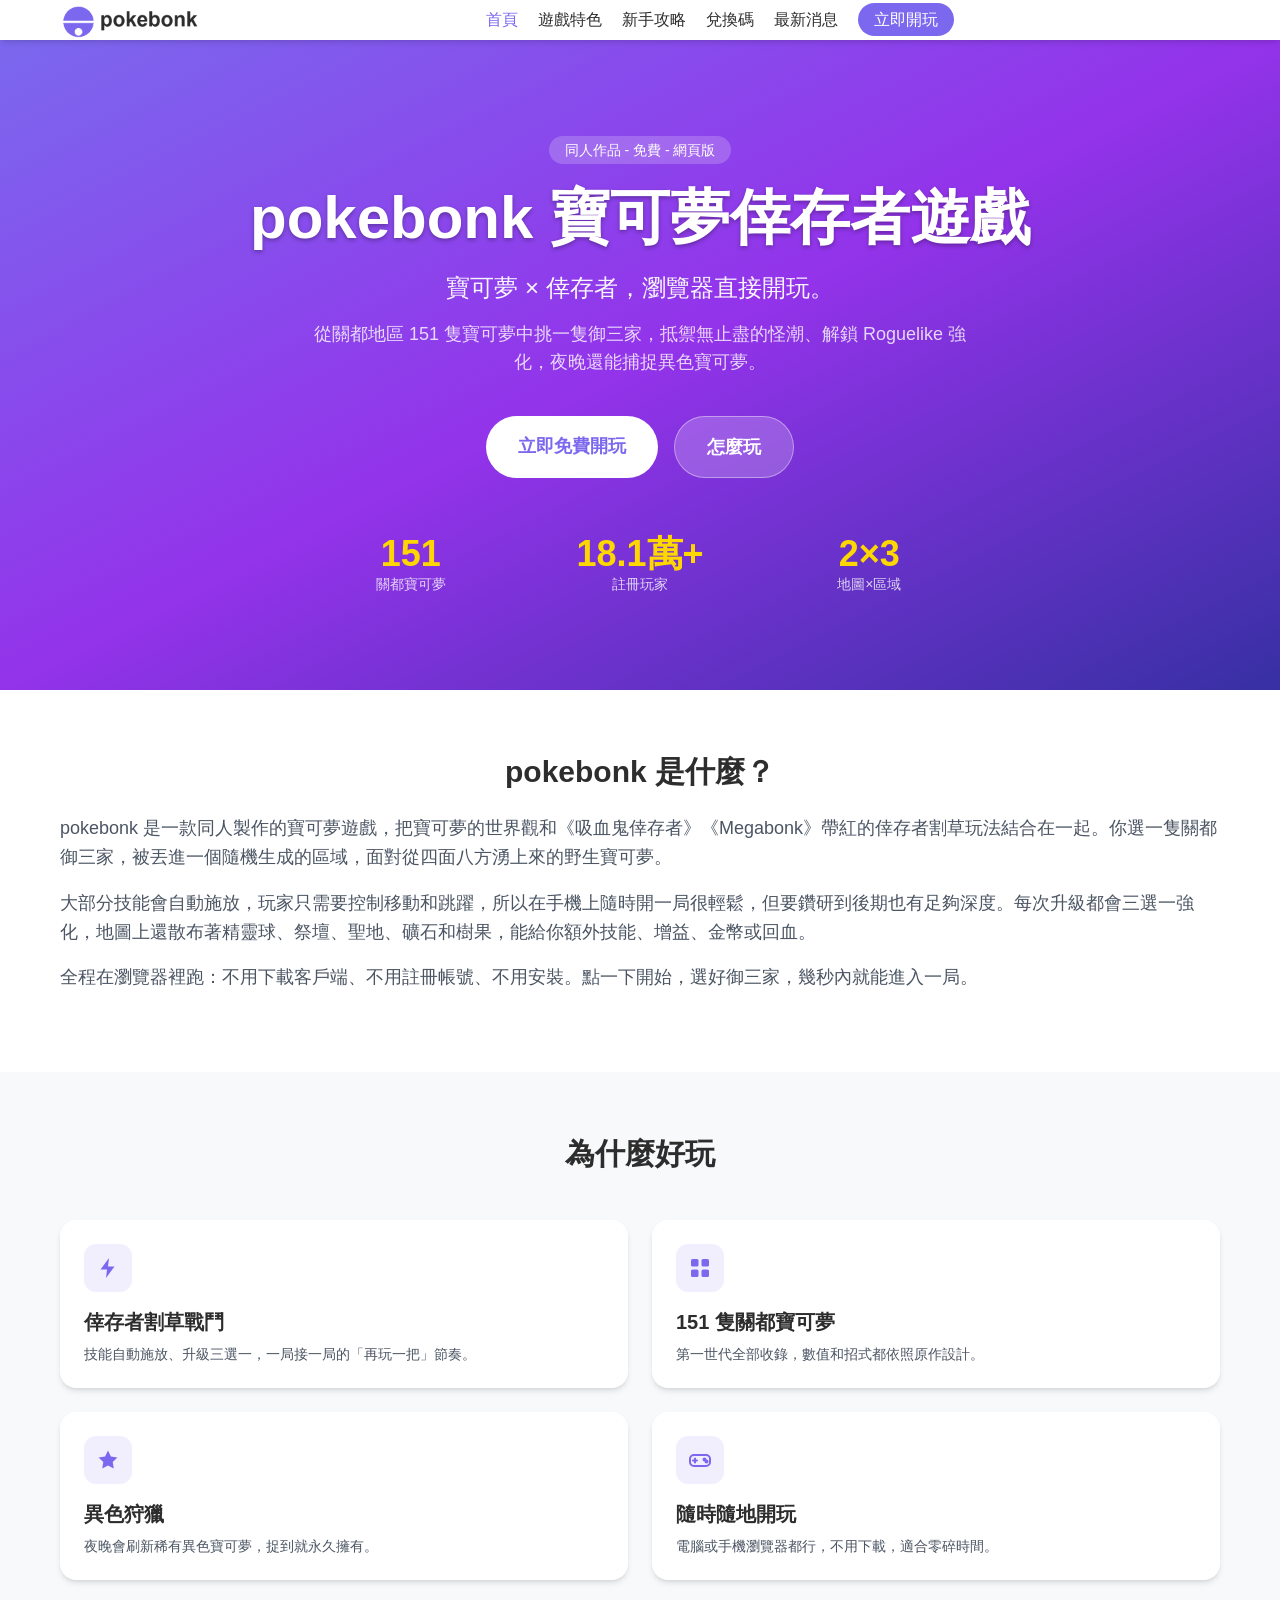
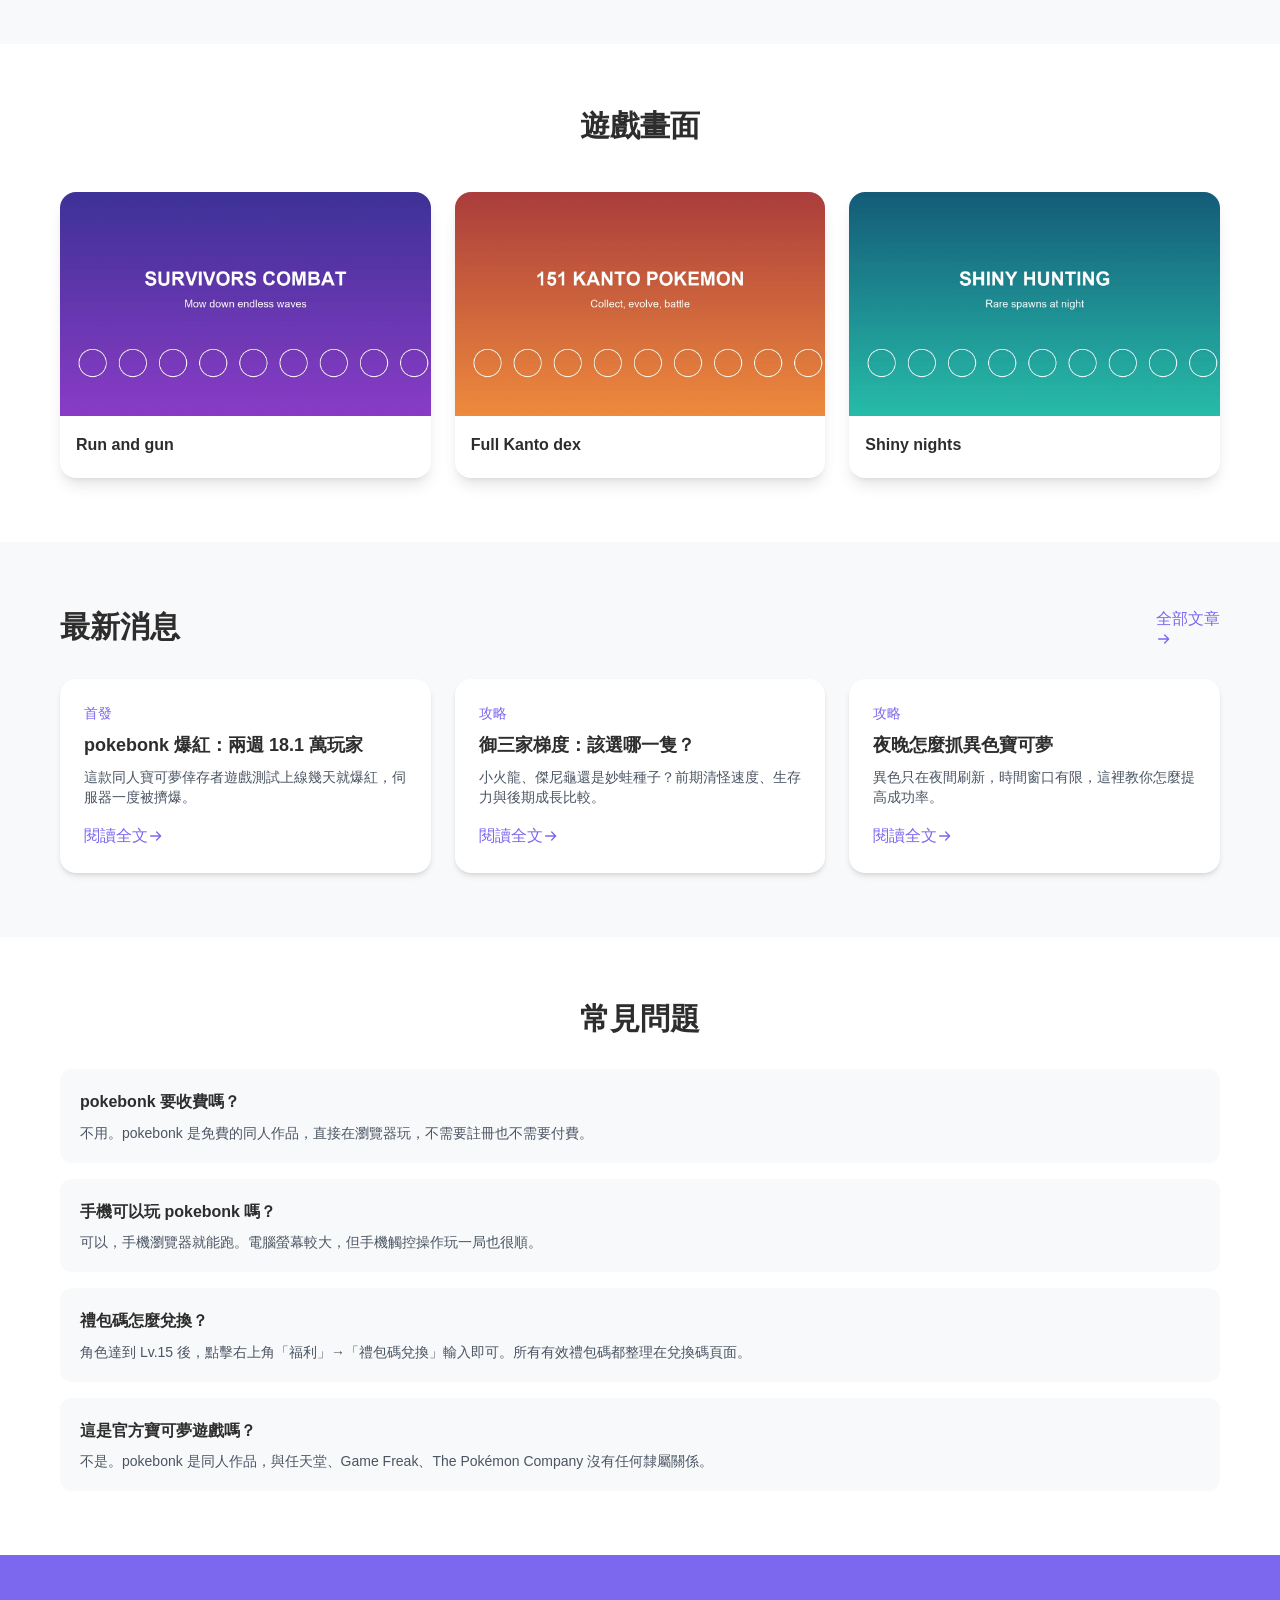
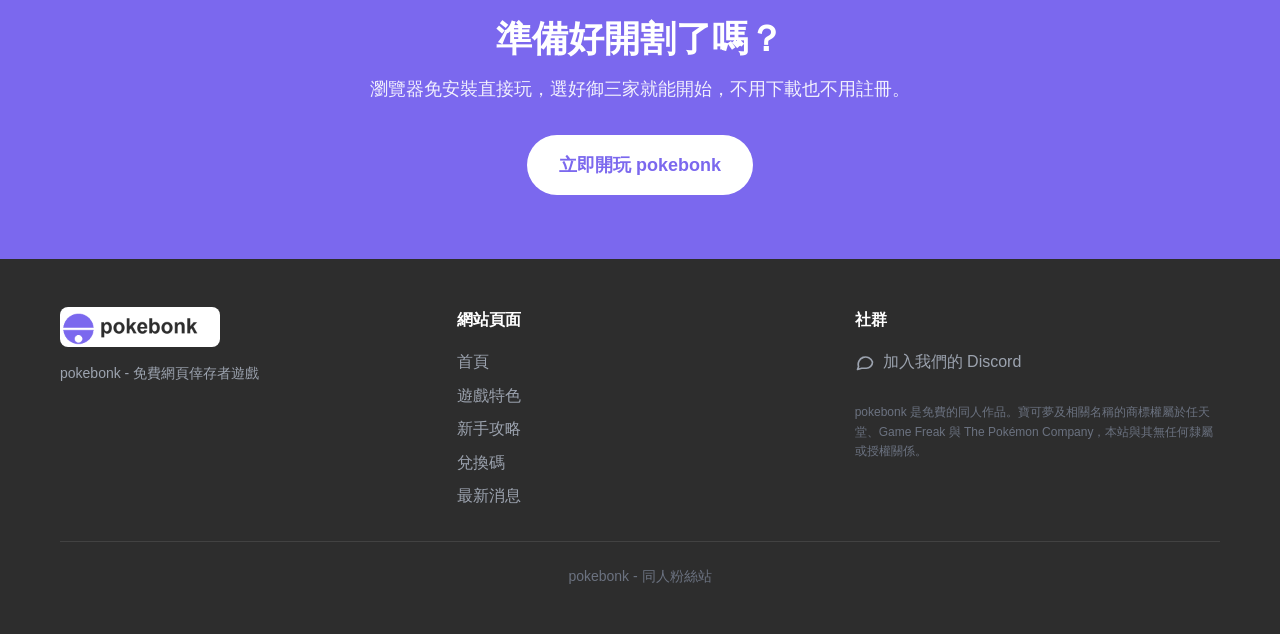
==== commit 7defba48: "fix+seo(pokebonk 繁中): 圖示改內聯 SVG、圖片 PNG 兜底、全面 SEO 修复显示问题： - 所有图标从 Font Awesome 字体改为内联 SVG（不依赖字体文件/第三方" ====
--- a/index.html
+++ b/index.html
@@ -3,20 +3,52 @@
 <head>
     <meta charset="UTF-8">
     <meta name="viewport" content="width=device-width, initial-scale=1.0">
-    <title>pokebonk 下載 - 寶可夢倖存者網頁版，免註冊直接玩</title>
-    <meta name="description" content="pokebonk（寶可夢bonk）是一款寶可夢題材的倖存者割草 Roguelike 網頁遊戲，收錄關都地區 151 隻寶可夢，免註冊一鍵開玩，手機瀏覽器也能玩。選御三家、割草升級、夜晚捕捉異色寶可夢，挑戰各區域守護者 BOSS。">
-    <meta name="keywords" content="pokebonk,pokebonk下載,pokebonk 禮包碼,寶可夢倖存者,寶可夢割草,倖存者遊戲,寶可夢roguelike,關都151,異色寶可夢">
+    <title>pokebonk 寶可夢倖存者遊戲 - 免費線上下載，免註冊開玩</title>
+    <meta name="description" content="pokebonk（寶可夢bonk）是一款免費的寶可夢倖存者網頁遊戲，收錄關都 151 隻寶可夢，免註冊免安裝，電腦與手機瀏覽器直接開玩。選御三家、割草升級、夜晚捕捉異色寶可夢、挑戰各區域守護者 BOSS，並附完整禮包碼。">
+    <meta name="keywords" content="pokebonk,寶可夢遊戲,寶可夢倖存者,寶可夢割草,寶可夢網頁遊戲,pokebonk 下載,pokebonk 禮包碼,異色寶可夢,免費寶可夢遊戲">
     <meta name="author" content="pokebonk">
     <meta name="robots" content="index, follow">
     <link rel="canonical" href="https://taiwan.pokegm.com/">
-    <meta property="og:title" content="pokebonk 下載 - 寶可夢倖存者網頁版，免註冊直接玩">
-    <meta property="og:description" content="pokebonk（寶可夢bonk）是一款寶可夢題材的倖存者割草 Roguelike 網頁遊戲，收錄關都地區 151 隻寶可夢，免註冊一鍵開玩，手機瀏覽器也能玩。選御三家、割草升級、夜晚捕捉異色寶可夢，挑戰各區域守護者 BOSS。">
+    <meta property="og:title" content="pokebonk 寶可夢倖存者遊戲 - 免費線上下載，免註冊開玩">
+    <meta property="og:description" content="pokebonk（寶可夢bonk）是一款免費的寶可夢倖存者網頁遊戲，收錄關都 151 隻寶可夢，免註冊免安裝，電腦與手機瀏覽器直接開玩。選御三家、割草升級、夜晚捕捉異色寶可夢、挑戰各區域守護者 BOSS，並附完整禮包碼。">
     <meta property="og:image" content="https://taiwan.pokegm.com/og.jpg">
     <meta property="og:url" content="https://taiwan.pokegm.com/">
     <meta property="og:type" content="website">
+    <meta property="og:locale" content="zh_TW">
     <meta name="twitter:card" content="summary_large_image">
     <link rel="icon" href="logo.png" type="image/png">
-    <link rel="stylesheet" href="assets/font-awesome/font-awesome.min.css?v=20261031h">
+    <meta name="applicable-device" content="pc,mobile">
+    <meta name="mobile-agent" content="format=html5;url=https://taiwan.pokegm.com/">
+    <meta name="renderer" content="webkit">
+    <meta name="force-rendering" content="webkit">
+    <meta http-equiv="X-UA-Compatible" content="IE=edge,chrome=1">
+    <meta name="format-detection" content="telephone=no">
+    <link rel="alternate" hreflang="en" href="https://www.pokegm.com/">
+    <link rel="alternate" hreflang="en-SG" href="https://singapore.pokegm.com/">
+    <link rel="alternate" hreflang="zh-Hant" href="https://taiwan.pokegm.com/">
+    <link rel="alternate" hreflang="x-default" href="https://www.pokegm.com/">
+    <script type="application/ld+json">
+{
+  "@context": "https://schema.org",
+  "@type": "WebSite",
+  "name": "pokebonk",
+  "alternateName": "pokebonk game",
+  "url": "https://taiwan.pokegm.com",
+  "inLanguage": "zh-Hant"
+}
+    </script>
+    <script type="application/ld+json">
+{
+  "@context": "https://schema.org",
+  "@type": "Organization",
+  "name": "pokebonk",
+  "url": "https://taiwan.pokegm.com",
+  "logo": "https://taiwan.pokegm.com/logo.png",
+  "sameAs": [
+    "https://discord.gg/Pvkxz96V"
+  ]
+}
+    </script>
     <script type="application/ld+json">
 {
   "@context": "https://schema.org",
@@ -27,7 +59,7 @@
   ],
   "url": "https://taiwan.pokegm.com",
   "inLanguage": "zh-Hant",
-  "description": "pokebonk 是寶可夢題材的倖存者割草 Roguelike 網頁遊戲，收錄關都地區 151 隻寶可夢，免註冊、免安裝，瀏覽器直接開玩。",
+  "description": "pokebonk 是寶可夢題材的倖存者割草網頁遊戲，收錄關都地區 151 隻寶可夢，免註冊、免安裝，電腦與手機瀏覽器都能直接玩。",
   "genre": [
     "Roguelike",
     "Survivors",
@@ -64,7 +96,7 @@
                 <li><a href="https://hk.qu06.cn/gtpcsc/?SILDAiSN" class="bg-primary text-white px-4 py-2 rounded-full font-medium btn-hover">立即開玩</a></li>
             </ul>
             <div class="flex items-center gap-3">
-                <button onclick="toggleMobileMenu()" class="md:hidden text-2xl text-primary"><i class="fa fa-bars"></i></button>
+                <button onclick="toggleMobileMenu()" class="md:hidden text-primary" aria-label="menu"><svg class="w-6 h-6" viewBox="0 0 24 24" fill="currentColor" aria-hidden="true"><rect x="3" y="5" width="18" height="2.4" rx="1.2"/><rect x="3" y="10.8" width="18" height="2.4" rx="1.2"/><rect x="3" y="16.6" width="18" height="2.4" rx="1.2"/></svg></button>
             </div>
         </div>
         <div id="mobileMenu" class="md:hidden hidden bg-white border-t border-gray-100">
@@ -77,7 +109,7 @@
     <header class="bg-gradient-to-br from-primary via-purple-600 to-indigo-800 text-white py-20 md:py-24">
         <div class="container mx-auto px-4 text-center">
             <span class="inline-block bg-white/20 backdrop-blur-sm px-4 py-1 rounded-full text-sm font-medium mb-6">同人作品 - 免費 - 網頁版</span>
-            <h1 class="text-5xl md:text-7xl font-bold mb-6 text-shadow">pokebonk</h1>
+            <h1 class="text-4xl md:text-6xl font-bold mb-6 text-shadow">pokebonk 寶可夢倖存者遊戲</h1>
             <p class="text-xl md:text-2xl mb-4 opacity-95">寶可夢 × 倖存者，瀏覽器直接開玩。</p>
             <p class="text-lg mb-10 opacity-80 max-w-2xl mx-auto">從關都地區 151 隻寶可夢中挑一隻御三家，抵禦無止盡的怪潮、解鎖 Roguelike 強化，夜晚還能捕捉異色寶可夢。</p>
             <div class="flex flex-col sm:flex-row gap-4 justify-center">
@@ -101,22 +133,22 @@
                 <h2 class="text-3xl font-bold mb-12 text-center">為什麼好玩</h2>
                 <div class="grid grid-cols-1 md:grid-cols-2 lg:grid-cols-4 gap-6">
                     <div class="bg-white rounded-2xl p-6 shadow-md card-hover">
-                        <div class="w-12 h-12 bg-primary/10 rounded-xl flex items-center justify-center mb-4"><i class="fa fa-bolt text-primary text-xl"></i></div>
+                        <div class="w-12 h-12 bg-primary/10 rounded-xl flex items-center justify-center mb-4"><svg class="w-6 h-6 text-primary" viewBox="0 0 24 24" fill="currentColor" aria-hidden="true"><path d="M13 2 4.5 13.5H11l-1 8.5 8.5-11.5H12l1-8.5z"/></svg></div>
                         <h3 class="text-xl font-bold mb-2">倖存者割草戰鬥</h3>
                         <p class="text-gray-600 text-sm">技能自動施放、升級三選一，一局接一局的「再玩一把」節奏。</p>
                     </div>
                     <div class="bg-white rounded-2xl p-6 shadow-md card-hover">
-                        <div class="w-12 h-12 bg-primary/10 rounded-xl flex items-center justify-center mb-4"><i class="fa fa-th text-primary text-xl"></i></div>
+                        <div class="w-12 h-12 bg-primary/10 rounded-xl flex items-center justify-center mb-4"><svg class="w-6 h-6 text-primary" viewBox="0 0 24 24" fill="currentColor" aria-hidden="true"><rect x="3" y="3" width="7.5" height="7.5" rx="1.6"/><rect x="13.5" y="3" width="7.5" height="7.5" rx="1.6"/><rect x="3" y="13.5" width="7.5" height="7.5" rx="1.6"/><rect x="13.5" y="13.5" width="7.5" height="7.5" rx="1.6"/></svg></div>
                         <h3 class="text-xl font-bold mb-2">151 隻關都寶可夢</h3>
                         <p class="text-gray-600 text-sm">第一世代全部收錄，數值和招式都依照原作設計。</p>
                     </div>
                     <div class="bg-white rounded-2xl p-6 shadow-md card-hover">
-                        <div class="w-12 h-12 bg-primary/10 rounded-xl flex items-center justify-center mb-4"><i class="fa fa-star text-primary text-xl"></i></div>
+                        <div class="w-12 h-12 bg-primary/10 rounded-xl flex items-center justify-center mb-4"><svg class="w-6 h-6 text-primary" viewBox="0 0 24 24" fill="currentColor" aria-hidden="true"><path d="M12 2.6l2.9 5.9 6.5.9-4.7 4.6 1.1 6.5L12 17.4l-5.8 3.1 1.1-6.5L2.6 9.4l6.5-.9L12 2.6z"/></svg></div>
                         <h3 class="text-xl font-bold mb-2">異色狩獵</h3>
                         <p class="text-gray-600 text-sm">夜晚會刷新稀有異色寶可夢，捉到就永久擁有。</p>
                     </div>
                     <div class="bg-white rounded-2xl p-6 shadow-md card-hover">
-                        <div class="w-12 h-12 bg-primary/10 rounded-xl flex items-center justify-center mb-4"><i class="fa fa-gamepad text-primary text-xl"></i></div>
+                        <div class="w-12 h-12 bg-primary/10 rounded-xl flex items-center justify-center mb-4"><svg class="w-6 h-6 text-primary" viewBox="0 0 24 24" fill="none" stroke="currentColor" stroke-width="2" stroke-linecap="round" stroke-linejoin="round" aria-hidden="true"><rect x="2" y="7" width="20" height="11" rx="4"/><path d="M7 10.5v4M5 12.5h4"/><circle cx="16.5" cy="11.5" r="1"/><circle cx="18.5" cy="13.5" r="1"/></svg></div>
                         <h3 class="text-xl font-bold mb-2">隨時隨地開玩</h3>
                         <p class="text-gray-600 text-sm">電腦或手機瀏覽器都行，不用下載，適合零碎時間。</p>
                     </div>
@@ -129,15 +161,15 @@
                 <h2 class="text-3xl font-bold mb-12 text-center">遊戲畫面</h2>
                 <div class="grid grid-cols-1 md:grid-cols-3 gap-6">
                     <figure class="rounded-2xl overflow-hidden shadow-lg card-hover">
-                        <img src="art-survivors.webp" alt="pokebonk survivors combat" class="w-full h-56 object-cover" width="1200" height="750" loading="lazy" decoding="async">
+                        <picture><source srcset="art-survivors.webp" type="image/webp"><img src="art-survivors.png" alt="pokebonk survivors combat" class="w-full h-56 object-cover" width="1200" height="750" loading="lazy" decoding="async"></picture>
                         <figcaption class="p-4"><h3 class="font-bold mb-1">Run and gun</h3></figcaption>
                     </figure>
                     <figure class="rounded-2xl overflow-hidden shadow-lg card-hover">
-                        <img src="art-kanto.webp" alt="pokebonk 151 Pokemon" class="w-full h-56 object-cover" width="1200" height="750" loading="lazy" decoding="async">
+                        <picture><source srcset="art-kanto.webp" type="image/webp"><img src="art-kanto.png" alt="pokebonk 151 Pokemon" class="w-full h-56 object-cover" width="1200" height="750" loading="lazy" decoding="async"></picture>
                         <figcaption class="p-4"><h3 class="font-bold mb-1">Full Kanto dex</h3></figcaption>
                     </figure>
                     <figure class="rounded-2xl overflow-hidden shadow-lg card-hover">
-                        <img src="art-shiny.webp" alt="pokebonk shiny hunting" class="w-full h-56 object-cover" width="1200" height="750" loading="lazy" decoding="async">
+                        <picture><source srcset="art-shiny.webp" type="image/webp"><img src="art-shiny.png" alt="pokebonk shiny hunting" class="w-full h-56 object-cover" width="1200" height="750" loading="lazy" decoding="async"></picture>
                         <figcaption class="p-4"><h3 class="font-bold mb-1">Shiny nights</h3></figcaption>
                     </figure>
                 </div>
@@ -148,26 +180,26 @@
             <div class="container mx-auto px-4">
                 <div class="flex items-center justify-between mb-8">
                     <h2 class="text-3xl font-bold">最新消息</h2>
-                    <a href="articles.html" class="text-primary font-medium hover:underline">全部文章 <i class="fa fa-arrow-right ml-1"></i></a>
+                    <a href="articles.html" class="text-primary font-medium hover:underline">全部文章 <svg class="w-4 h-4" viewBox="0 0 24 24" fill="none" stroke="currentColor" stroke-width="2" stroke-linecap="round" stroke-linejoin="round" aria-hidden="true"><path d="M4 12h15M13 6l6 6-6 6"/></svg></a>
                 </div>
                 <div class="grid grid-cols-1 md:grid-cols-3 gap-6">
                     <article class="bg-white rounded-2xl p-6 shadow-md card-hover">
                         <div class="text-sm text-primary font-medium mb-2">首發</div>
                         <h3 class="text-lg font-bold mb-2">pokebonk 爆紅：兩週 18.1 萬玩家</h3>
                         <p class="text-gray-600 text-sm line-clamp-3">這款同人寶可夢倖存者遊戲測試上線幾天就爆紅，伺服器一度被擠爆。</p>
-                        <a href="articles/article1.html" class="text-primary font-medium hover:underline inline-flex items-center mt-4">閱讀全文 <i class="fa fa-arrow-right ml-1 text-xs"></i></a>
+                        <a href="articles/article1.html" class="text-primary font-medium hover:underline inline-flex items-center mt-4">閱讀全文 <svg class="w-4 h-4" viewBox="0 0 24 24" fill="none" stroke="currentColor" stroke-width="2" stroke-linecap="round" stroke-linejoin="round" aria-hidden="true"><path d="M4 12h15M13 6l6 6-6 6"/></svg></a>
                     </article>
                     <article class="bg-white rounded-2xl p-6 shadow-md card-hover">
                         <div class="text-sm text-primary font-medium mb-2">攻略</div>
                         <h3 class="text-lg font-bold mb-2">御三家梯度：該選哪一隻？</h3>
                         <p class="text-gray-600 text-sm line-clamp-3">小火龍、傑尼龜還是妙蛙種子？前期清怪速度、生存力與後期成長比較。</p>
-                        <a href="articles/article2.html" class="text-primary font-medium hover:underline inline-flex items-center mt-4">閱讀全文 <i class="fa fa-arrow-right ml-1 text-xs"></i></a>
+                        <a href="articles/article2.html" class="text-primary font-medium hover:underline inline-flex items-center mt-4">閱讀全文 <svg class="w-4 h-4" viewBox="0 0 24 24" fill="none" stroke="currentColor" stroke-width="2" stroke-linecap="round" stroke-linejoin="round" aria-hidden="true"><path d="M4 12h15M13 6l6 6-6 6"/></svg></a>
                     </article>
                     <article class="bg-white rounded-2xl p-6 shadow-md card-hover">
                         <div class="text-sm text-primary font-medium mb-2">攻略</div>
                         <h3 class="text-lg font-bold mb-2">夜晚怎麼抓異色寶可夢</h3>
                         <p class="text-gray-600 text-sm line-clamp-3">異色只在夜間刷新，時間窗口有限，這裡教你怎麼提高成功率。</p>
-                        <a href="articles/article3.html" class="text-primary font-medium hover:underline inline-flex items-center mt-4">閱讀全文 <i class="fa fa-arrow-right ml-1 text-xs"></i></a>
+                        <a href="articles/article3.html" class="text-primary font-medium hover:underline inline-flex items-center mt-4">閱讀全文 <svg class="w-4 h-4" viewBox="0 0 24 24" fill="none" stroke="currentColor" stroke-width="2" stroke-linecap="round" stroke-linejoin="round" aria-hidden="true"><path d="M4 12h15M13 6l6 6-6 6"/></svg></a>
                     </article>
                 </div>
             </div>
@@ -194,7 +226,7 @@
         <div class="container mx-auto px-4">
             <div class="grid grid-cols-1 md:grid-cols-3 gap-8">
                 <div>
-                    <img src="logo.png" alt="pokebonk logo" class="h-10 w-auto bg-white/10 rounded-lg p-1 mb-4" width="480" height="120">
+                    <img src="logo.png" alt="pokebonk logo" class="h-10 w-auto bg-white rounded-lg p-2 mb-4" width="480" height="120">
                     <p class="text-gray-400 text-sm">pokebonk - 免費網頁倖存者遊戲</p>
                 </div>
                 <div>
@@ -205,7 +237,7 @@
                 </div>
                 <div>
                     <h4 class="font-bold mb-4">社群</h4>
-                    <a href="https://discord.gg/Pvkxz96V" class="inline-flex items-center gap-2 text-gray-400 hover:text-white transition-colors"><i class="fa fa-comments"></i> 加入我們的 Discord</a>
+                    <a href="https://discord.gg/Pvkxz96V" class="inline-flex items-center gap-2 text-gray-400 hover:text-white transition-colors"><svg class="w-5 h-5" viewBox="0 0 24 24" fill="none" stroke="currentColor" stroke-width="2" stroke-linecap="round" stroke-linejoin="round" aria-hidden="true"><path d="M21 12a7.5 7.5 0 0 1-7.5 7.5H8L3 21l1.3-3.4A7.5 7.5 0 1 1 21 12z"/></svg> 加入我們的 Discord</a>
                     <p class="text-gray-500 text-xs mt-6 leading-relaxed">pokebonk 是免費的同人作品。寶可夢及相關名稱的商標權屬於任天堂、Game Freak 與 The Pokémon Company，本站與其無任何隸屬或授權關係。</p>
                 </div>
             </div>
